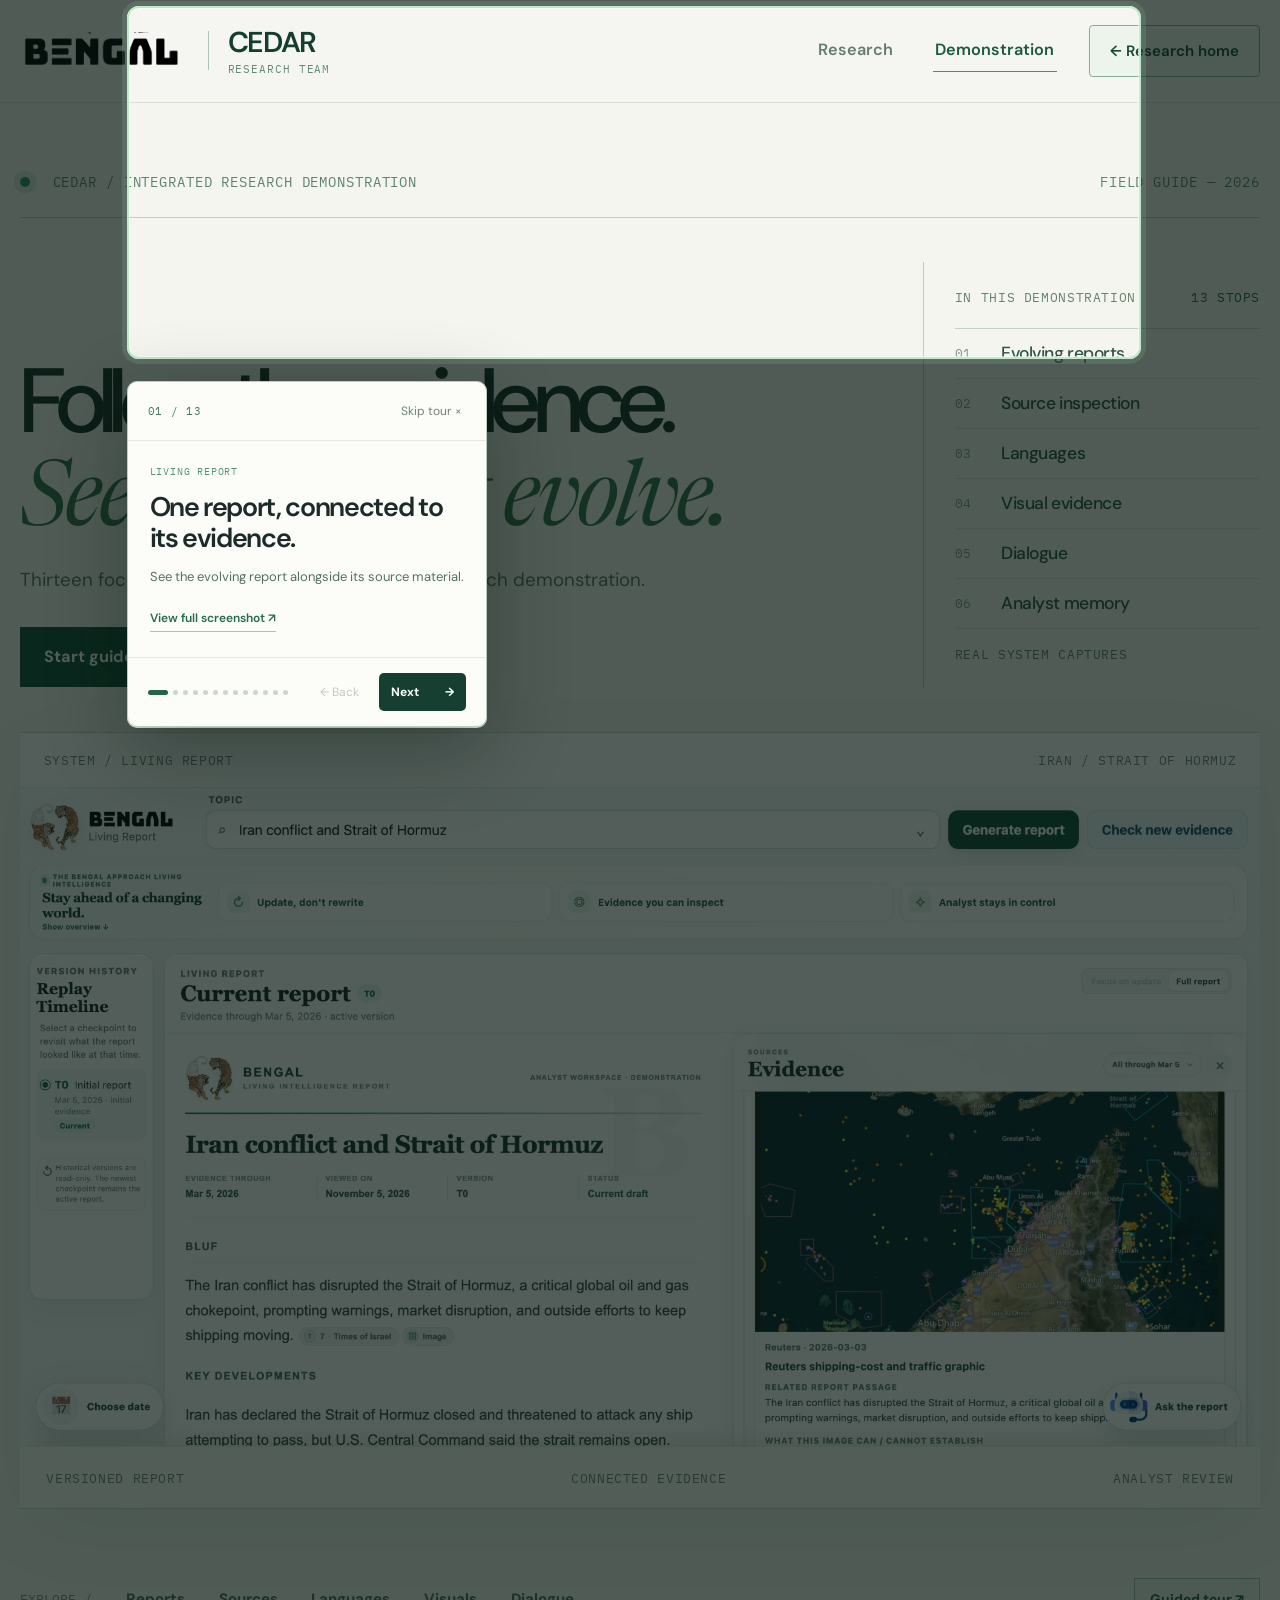
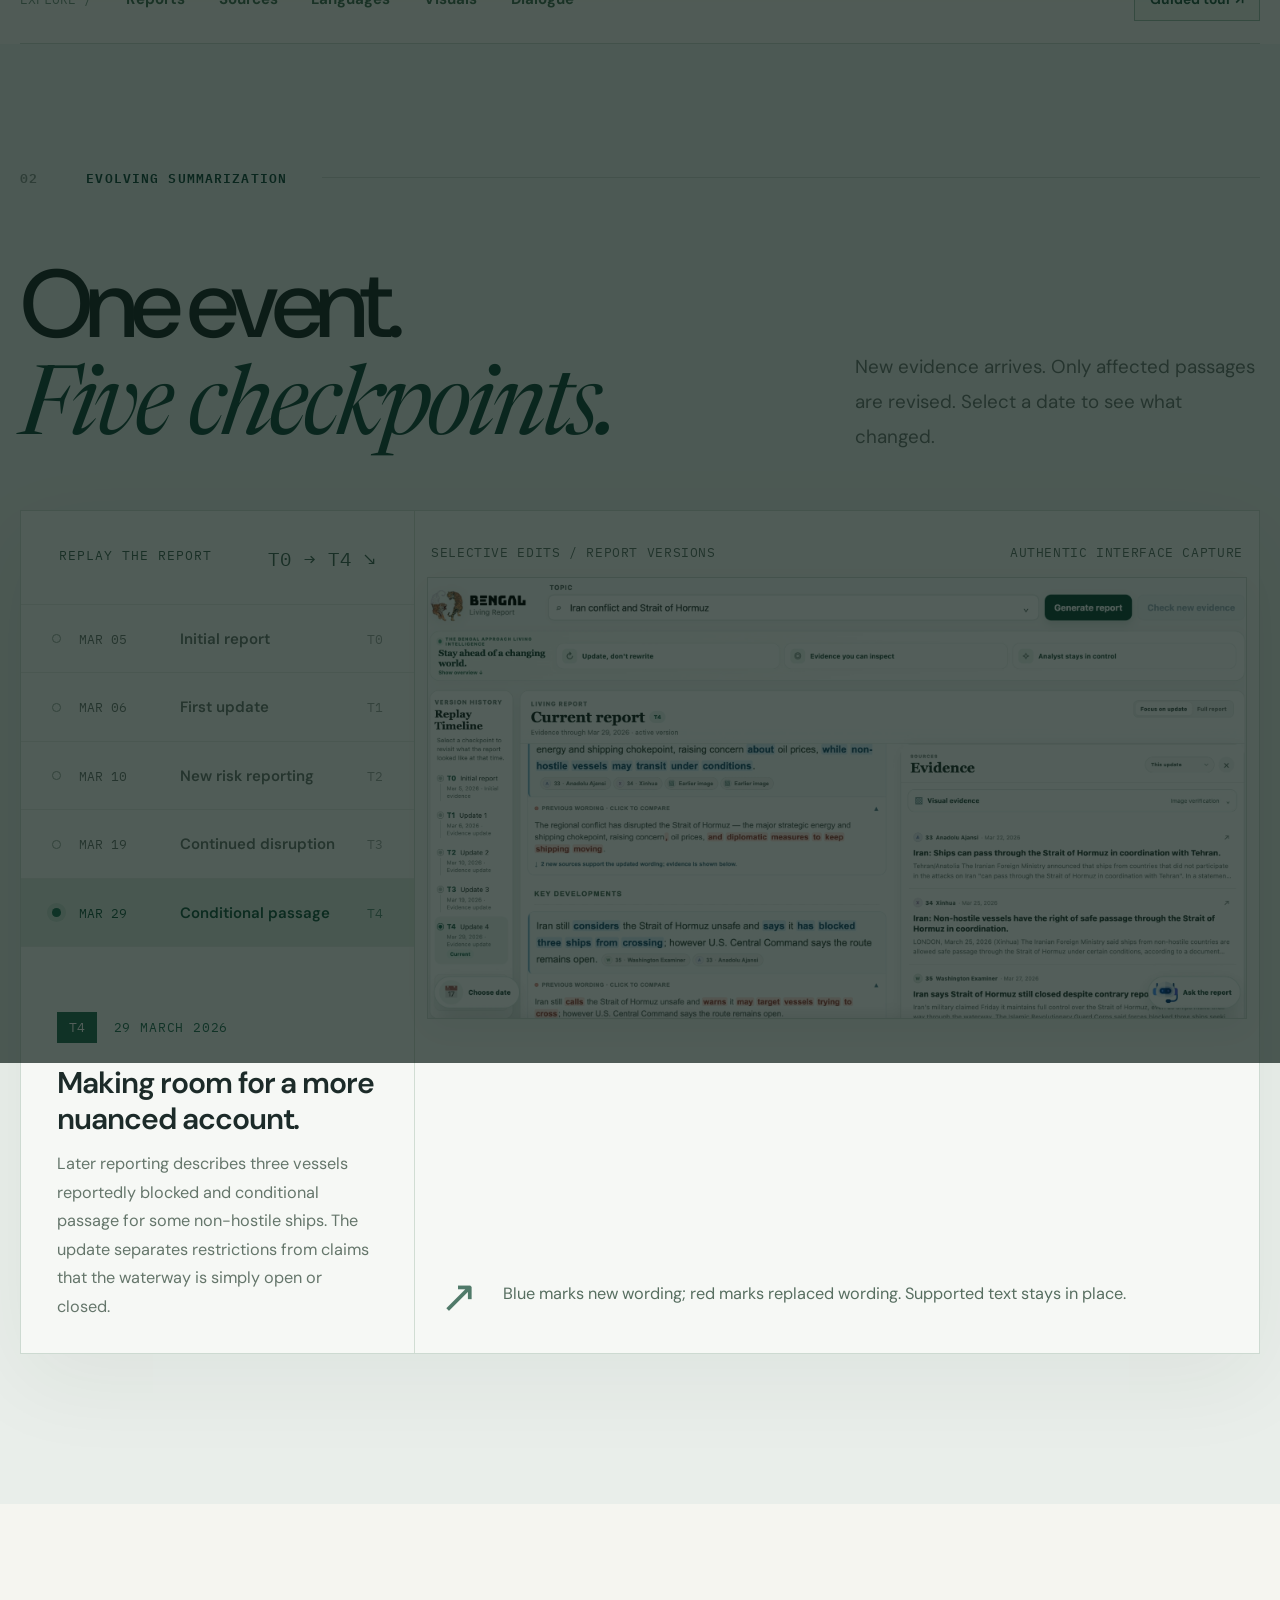
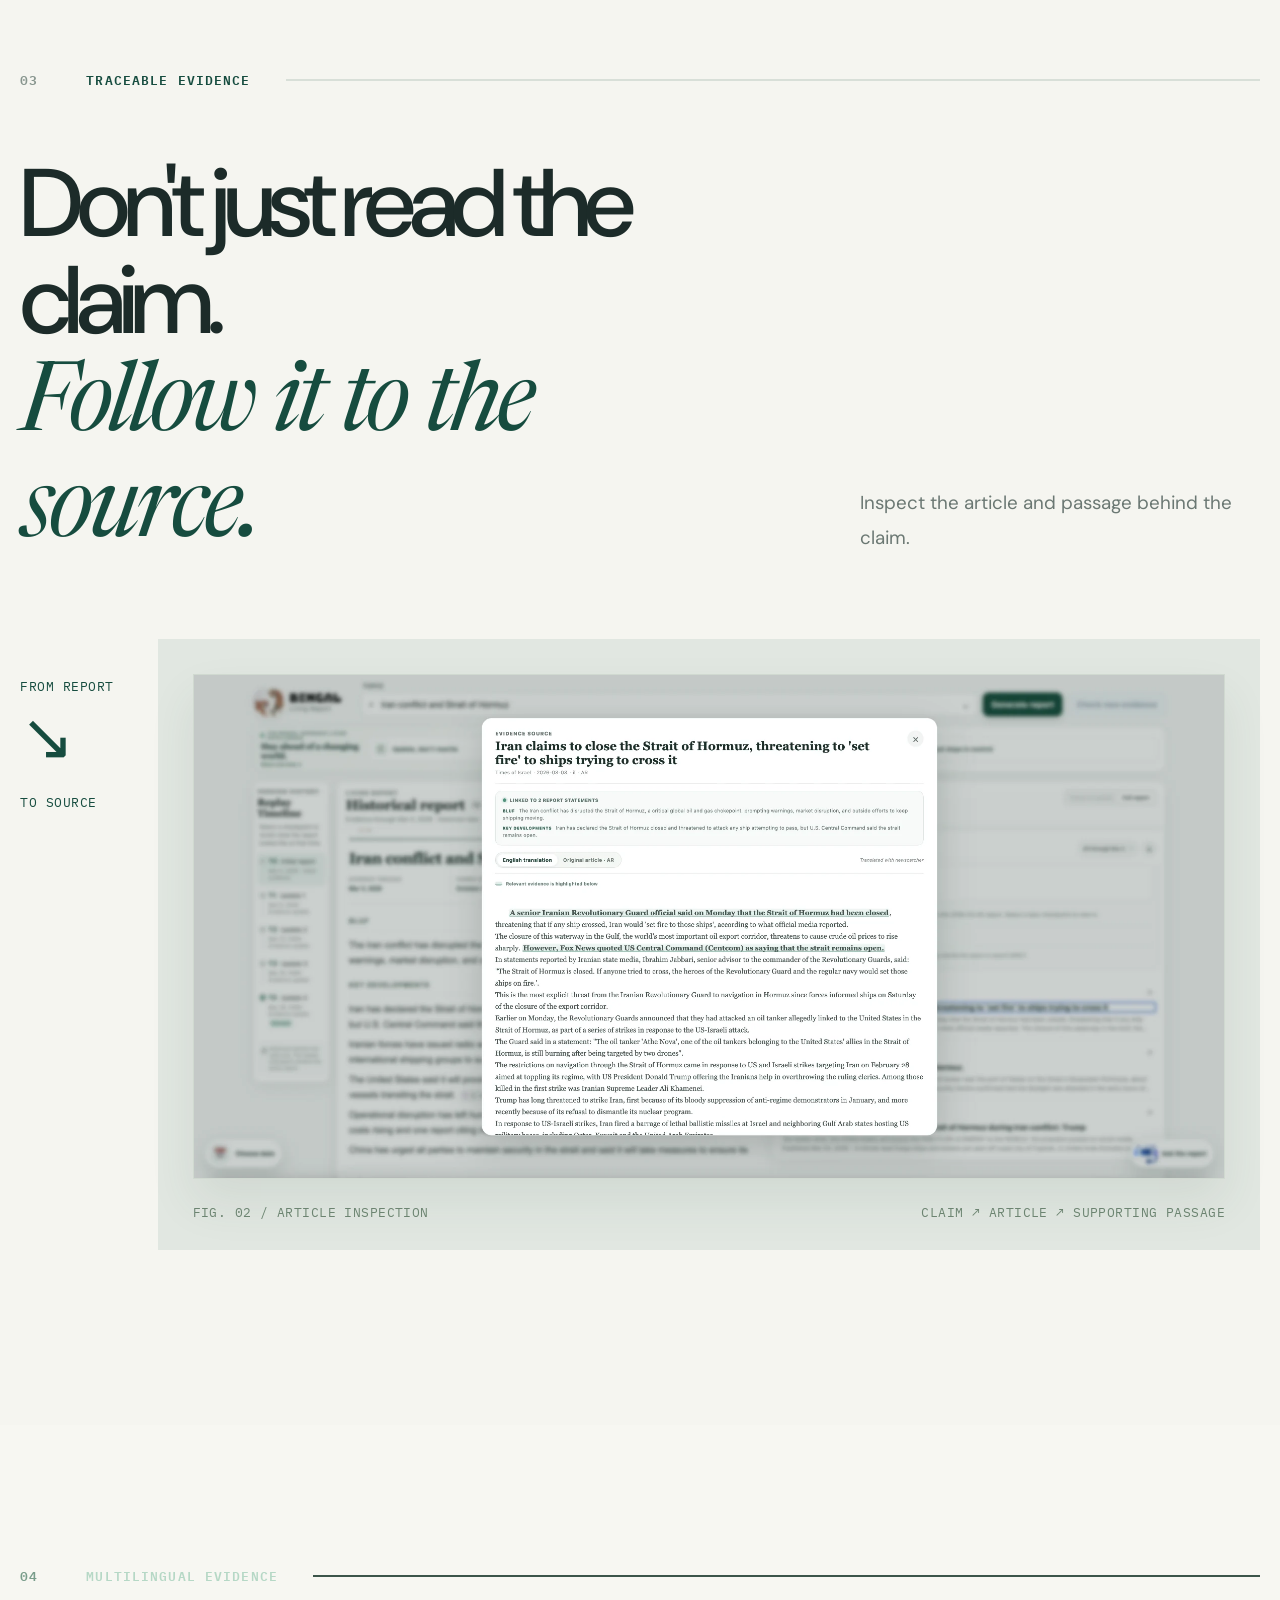
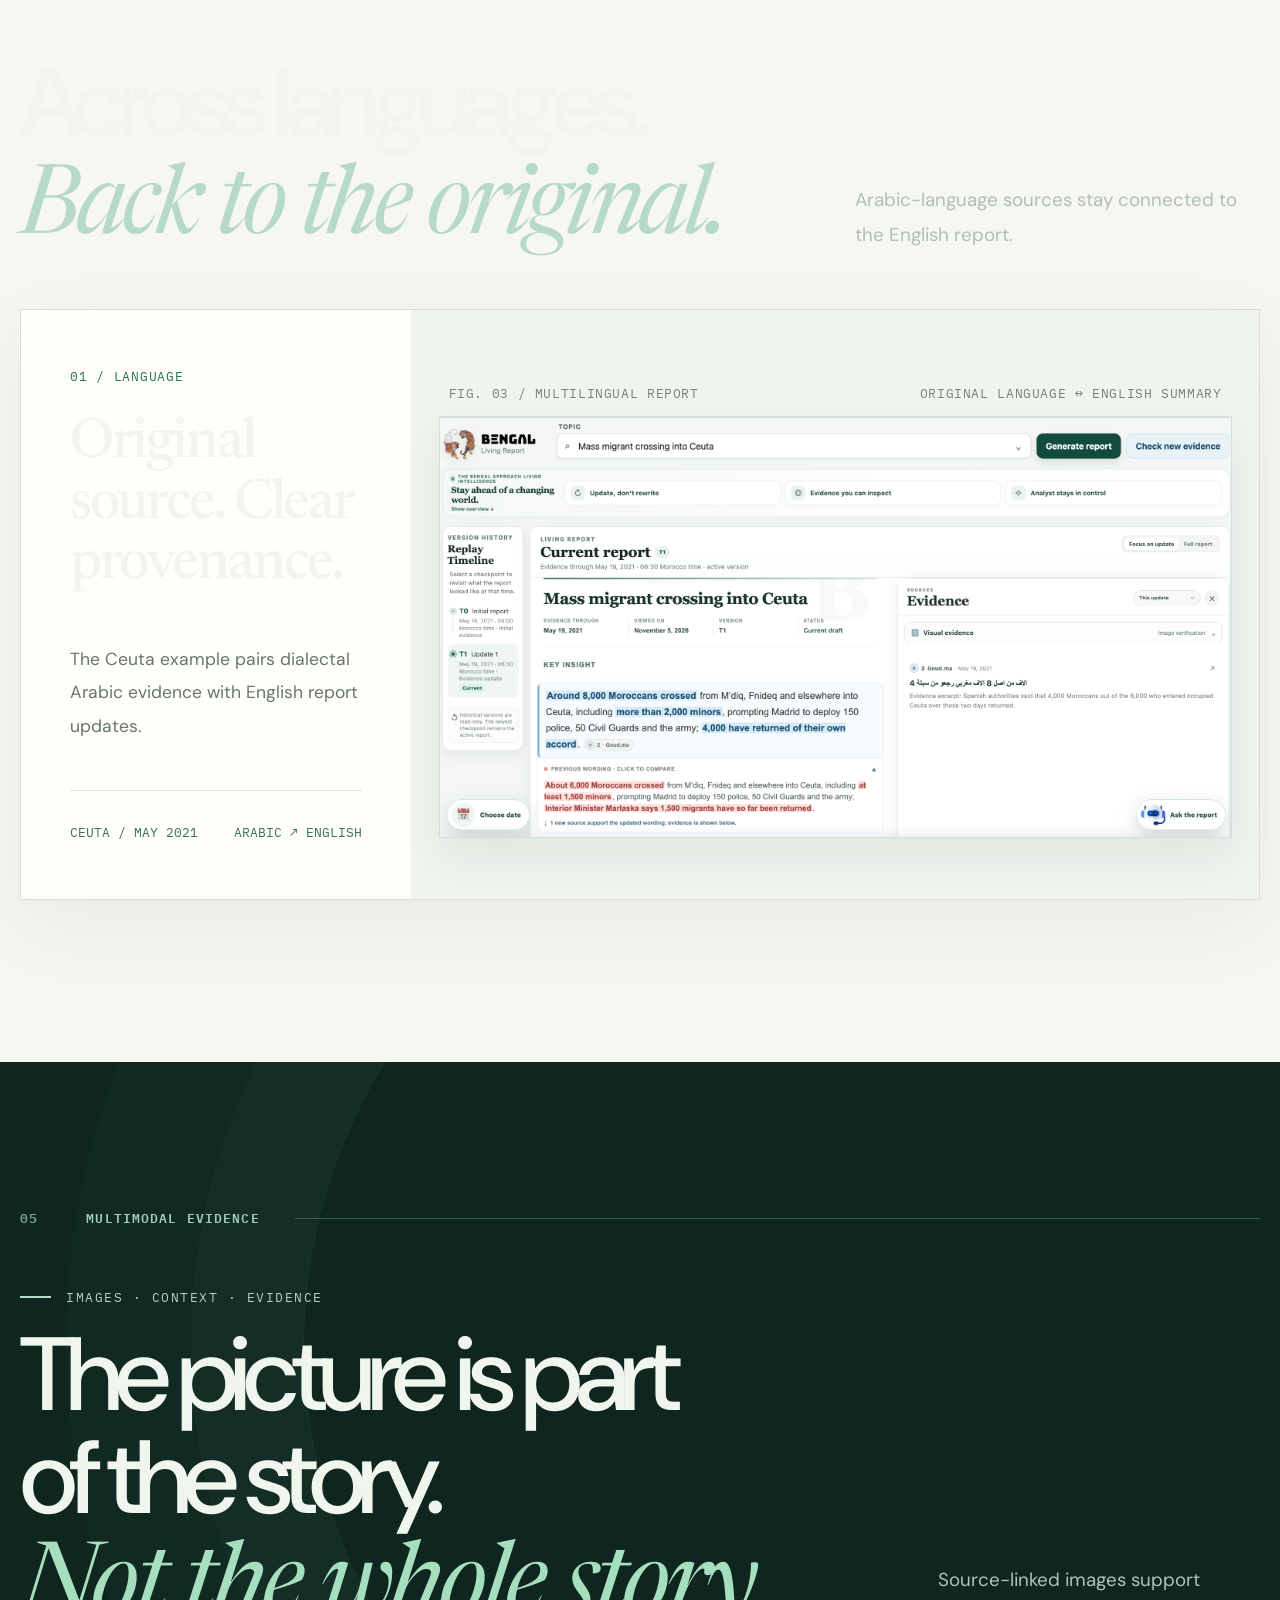
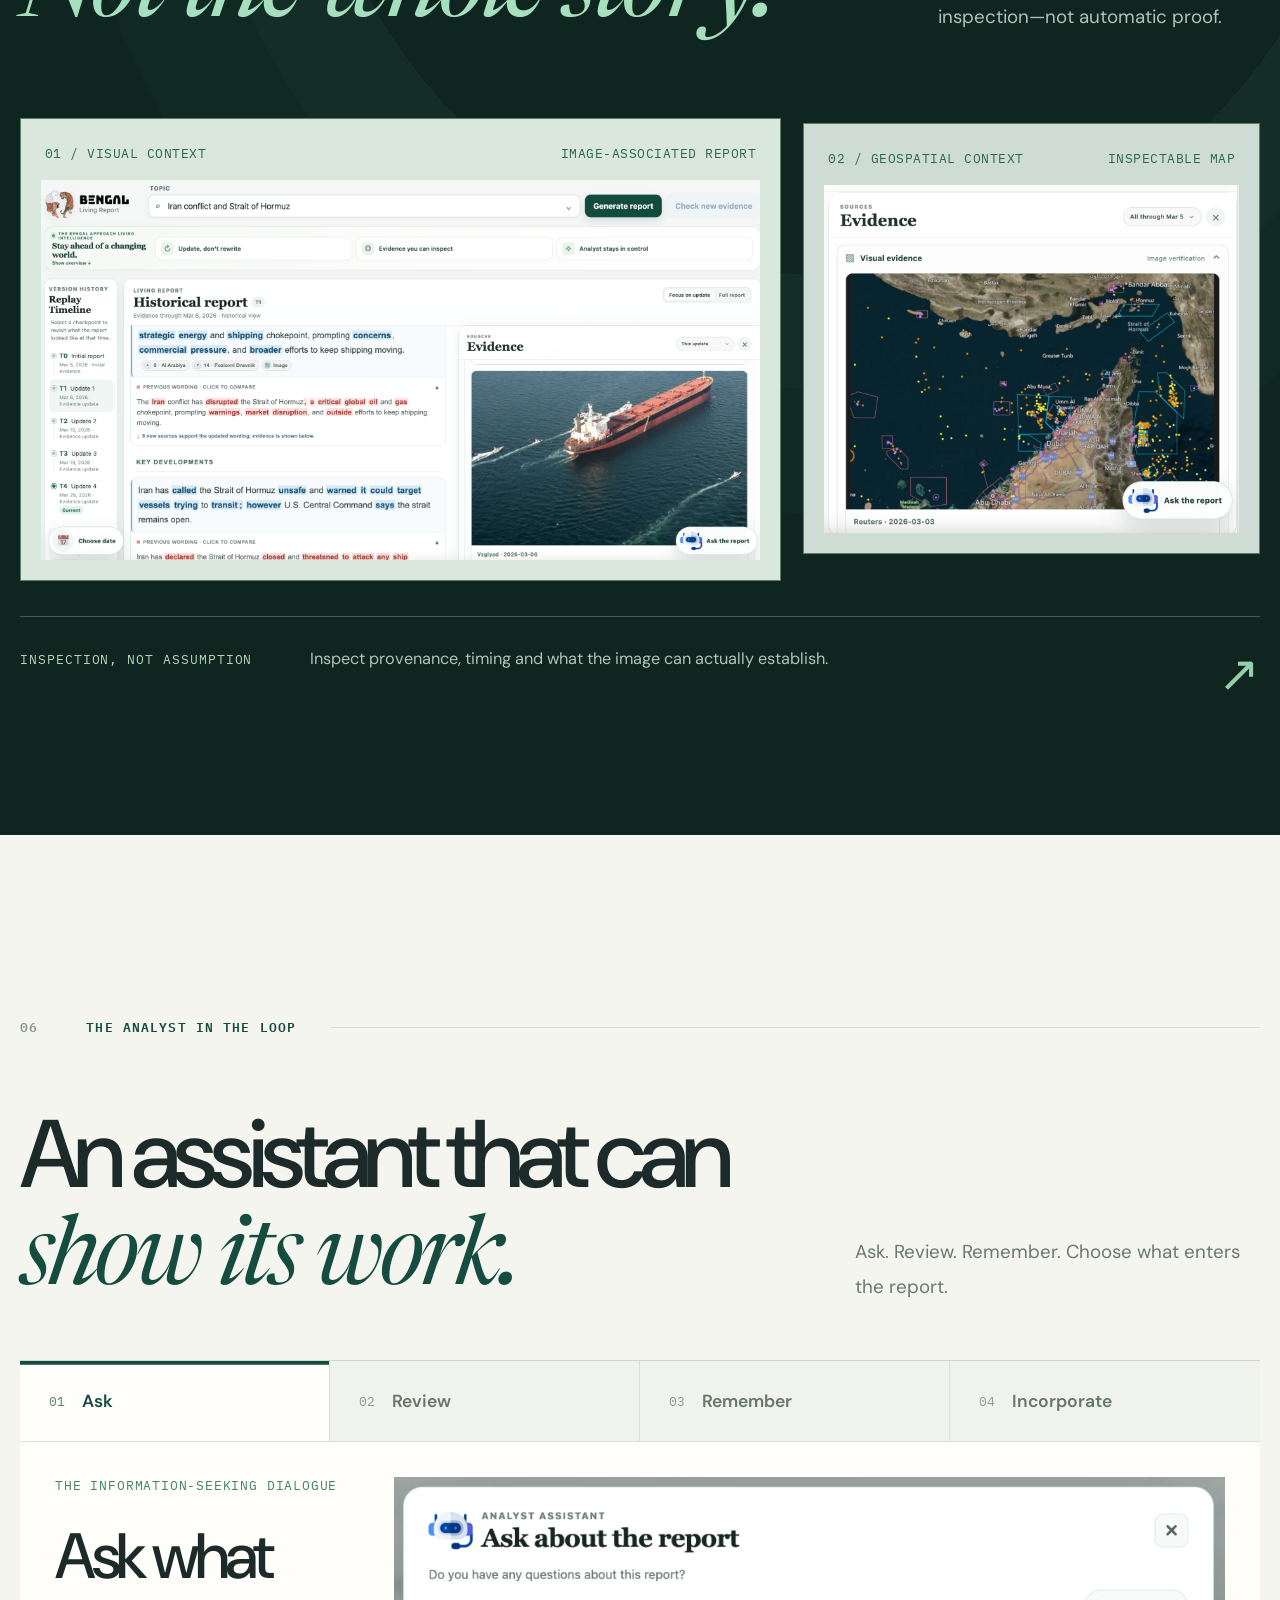
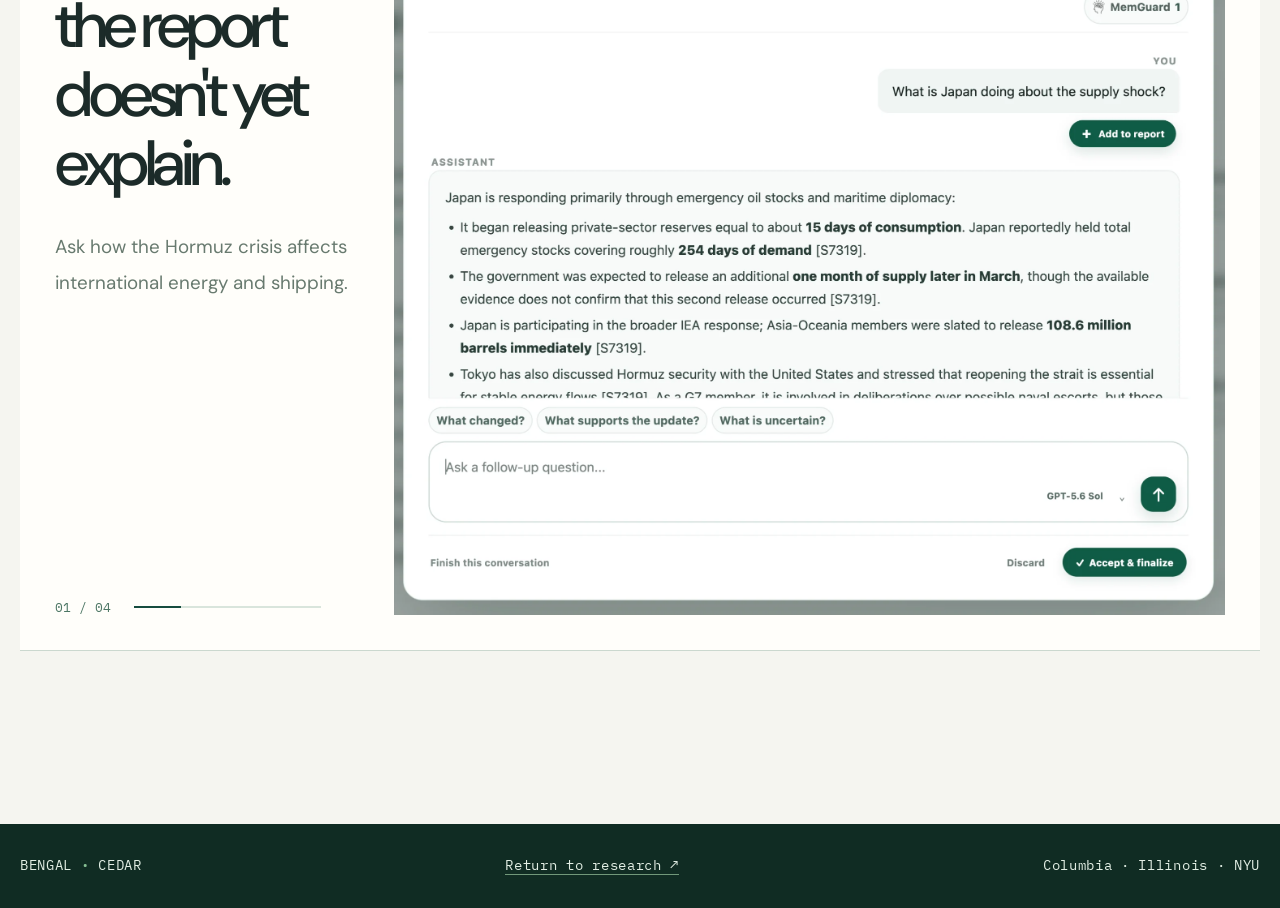
==== demo.html @ 1799f56c "Improve timeline screenshot sizing and remove letterboxing" ====
<!doctype html><html lang="en"><head><meta charset="utf-8"><meta name="viewport" content="width=device-width,initial-scale=1"><meta name="theme-color" content="#f5f5f0"><meta name="description" content="A guided visual tour of the CEDAR Living Report research demonstration."><title>Living Report / Demo — BENGAL · CEDAR</title><link rel="icon" href="./assets/identity/favicon.png"><link rel="preconnect" href="https://fonts.googleapis.com"><link rel="preconnect" href="https://fonts.gstatic.com" crossorigin><link href="https://fonts.googleapis.com/css2?family=DM+Sans:wght@400;500;600;700&family=IBM+Plex+Mono:wght@400;500;600&family=Newsreader:opsz,wght@6..72,400;6..72,500;6..72,600&display=swap" rel="stylesheet"><link rel="stylesheet" href="./styles.css"><link rel="stylesheet" href="./v2.css?v=2.9.2"><script defer src="./script.js?v=2.10.0"></script><script defer src="./tour.js?v=2.9.1"></script></head><body class="demo-page"><div id="scroll-progress" class="scroll-progress" aria-hidden="true"></div><a class="skip-link" href="#main">Skip to content</a><header class="site-header cedar-header" id="top"><div class="page-width nav-inner"><a class="cedar-brand" href="./index.html" aria-label="CEDAR research home"><img src="./assets/identity/bengal-wordmark.png" width="379" height="86" alt="BENGAL"><span class="brand-divider" aria-hidden="true"></span><span class="brand-cedar">CEDAR<span class="brand-tiny">RESEARCH TEAM</span></span></a><nav class="cedar-main-nav" aria-label="Main navigation"><a href="./index.html">Research</a><a class="active" href="./demo.html" aria-current="page">Demonstration</a></nav><a class="nav-cta cedar-nav-cta" href="./index.html">← Research home</a></div></header><main id="main"><section aria-labelledby="opening-title" class="demo-intro" id="overview">
<div class="page-width demo-intro-inner">
<div class="demo-overline"><span class="signal-dot"></span> CEDAR / INTEGRATED RESEARCH DEMONSTRATION <span>FIELD GUIDE — 2026</span></div>
<div class="demo-intro-grid">
<div><h1>Follow the evidence.<br/><em>See the report evolve.</em></h1><p>Thirteen focused stops through a real, evolving research demonstration.</p>
<div class="demo-actions"><button class="primary-action" id="tour-start" type="button">Start guided tour <span aria-hidden="true">↗</span></button><a class="quiet-action" href="#report" id="explore-free">Explore freely <span aria-hidden="true">↓</span></a></div>
</div><div class="demo-intro-aside" aria-label="Guide contents">
<div class="demo-guide-meta">
<span>IN THIS DEMONSTRATION</span><span>13 STOPS</span>
</div>
<ol class="demo-topic-index">
<li><span>01</span><strong>Evolving reports</strong></li>
<li><span>02</span><strong>Source inspection</strong></li>
<li><span>03</span><strong>Languages</strong></li>
<li><span>04</span><strong>Visual evidence</strong></li>
<li><span>05</span><strong>Dialogue</strong></li>
<li><span>06</span><strong>Analyst memory</strong></li>
</ol>
<span class="demo-guide-foot">REAL SYSTEM CAPTURES</span>
</div>
</div>
<div class="opening-visual reveal" id="overview-figure"><div class="figure-topline"><span>SYSTEM / LIVING REPORT</span><span>IRAN / STRAIT OF HORMUZ</span></div>
<button aria-label="Enlarge the living report interface" class="image-button" data-caption="CEDAR Living Report — Iran and the Strait of Hormuz, March 5, 2026." data-full-image="./assets/screenshots/hormuz_t0.webp?v=20261105-hd" type="button"><img alt="CEDAR Living Report interface with timeline, report and visual evidence, checkpoint T0" fetchpriority="high" height="995" src="./assets/screenshots/hormuz_t0.webp?v=20261105-hd" width="2048"/></button>
<div class="figure-bottomline"><span>VERSIONED REPORT</span><span>CONNECTED EVIDENCE</span><span>ANALYST REVIEW</span></div>
</div>
</div></section><nav class="demo-jump page-width" aria-label="Explore sections"><span>EXPLORE /</span><a href="#report">Reports</a><a href="#evidence">Sources</a><a href="#languages">Languages</a><a href="#visuals">Visuals</a><a href="#dialogue">Dialogue</a><button type="button" id="tour-again">Guided tour ↗</button></nav>
<section aria-labelledby="report-title" class="chapter report-chapter" id="report">
<div class="page-width"><div class="section-index"><span>02</span><span>EVOLVING SUMMARIZATION</span></div>
<div class="chapter-heading reveal"><h2 id="report-title">One event.<br/><em>Five checkpoints.</em></h2><p>New evidence arrives. Only affected passages are revised. Select a date to see what changed.</p></div>
<div class="story-workspace" id="walkthrough">
<div class="story-left reveal"><div class="story-kicker">REPLAY THE REPORT <span aria-hidden="true">T0 → T4 ↘</span></div>
<div aria-label="Iran Strait of Hormuz report checkpoints" class="timeline-list" role="group">
<button aria-pressed="false" class="timeline-item" data-t="0" type="button"><span class="timeline-dot"></span><span class="timeline-date">MAR 05</span><span class="timeline-name">Initial report</span><span class="timeline-id">T0</span></button>
<button aria-pressed="false" class="timeline-item" data-t="1" type="button"><span class="timeline-dot"></span><span class="timeline-date">MAR 06</span><span class="timeline-name">First update</span><span class="timeline-id">T1</span></button>
<button aria-pressed="false" class="timeline-item" data-t="2" type="button"><span class="timeline-dot"></span><span class="timeline-date">MAR 10</span><span class="timeline-name">New risk reporting</span><span class="timeline-id">T2</span></button>
<button aria-pressed="false" class="timeline-item" data-t="3" type="button"><span class="timeline-dot"></span><span class="timeline-date">MAR 19</span><span class="timeline-name">Continued disruption</span><span class="timeline-id">T3</span></button>
<button aria-pressed="true" class="timeline-item active" data-t="4" type="button"><span class="timeline-dot"></span><span class="timeline-date">MAR 29</span><span class="timeline-name">Conditional passage</span><span class="timeline-id">T4</span></button>
</div>
<div aria-live="polite" class="story-detail"><div class="story-detail-label"><span id="story-id">T4</span><span id="story-date">29 MARCH 2026</span></div><h3 id="story-title">Making room for a more nuanced account.</h3><p id="story-body">Later reporting describes three vessels reportedly blocked and conditional passage for some non-hostile ships. The update separates restrictions from claims that the waterway is simply open or closed.</p></div>
</div>
<div class="story-right reveal"><div class="figure-topline dark"><span>SELECTIVE EDITS / REPORT VERSIONS</span><span>AUTHENTIC INTERFACE CAPTURE</span></div><button aria-label="Enlarge report update screenshot" class="image-button story-image" data-caption="A BENGAL report checkpoint with highlighted changes to the text." data-full-image="./assets/screenshots/hormuz_t4.webp?v=20261105-hd" id="checkpoint-figure" type="button"><img alt="CEDAR Living Report showing the actual March 29, 2026 T4 checkpoint with updated text and sources." height="986" loading="lazy" src="./assets/screenshots/hormuz_t4.webp?v=20261105-hd" width="2048"/></button><div class="story-note"><span class="arrow-sigil">↗</span><p>Blue marks new wording; red marks replaced wording. Supported text stays in place.</p></div></div>
</div>
</div>
</section>
<section aria-labelledby="evidence-title" class="chapter evidence-chapter page-width" id="evidence"><div class="section-index"><span>03</span><span>TRACEABLE EVIDENCE</span></div><div class="evidence-heading reveal"><h2 id="evidence-title">Don't just read the claim.<br/><em>Follow it to the source.</em></h2><p>Inspect the article and passage behind the claim.</p></div><div class="evidence-visual reveal"><div class="evidence-stamp"><span>FROM REPORT</span><span class="stamp-arrow">↘</span><span>TO SOURCE</span></div><button aria-label="Enlarge article evidence screenshot" class="image-button" data-caption="BENGAL's source article reader exposes the article text and supporting passage." data-full-image="./assets/screenshots/p03_2.webp" type="button"><img alt="Source article inspection modal opened over the report, showing cited news text." height="999" loading="lazy" src="./assets/screenshots/p03_2.webp" width="2048"/></button><div class="under-figure"><span>FIG. 02 / ARTICLE INSPECTION</span><span>CLAIM ↗ ARTICLE ↗ SUPPORTING PASSAGE</span></div></div></section>
<section aria-labelledby="beyond-title" class="chapter beyond-chapter" id="languages">
<div class="page-width">
<div class="section-index"><span>04</span><span>MULTILINGUAL EVIDENCE</span></div>
<div class="chapter-heading reveal"><h2 id="beyond-title">Across languages.<br/><em>Back to the original.</em></h2><p>Arabic-language sources stay connected to the English report.</p></div>
<div class="language-feature reveal">
<div class="language-caption"><span class="language-number">01 / LANGUAGE</span><h3>Original source. Clear provenance.</h3><p>The Ceuta example pairs dialectal Arabic evidence with English report updates.</p><div class="language-meta"><span>CEUTA / MAY 2021</span><span>ARABIC ↗ ENGLISH</span></div></div>
<div class="language-visual"><div class="figure-topline"><span>FIG. 03 / MULTILINGUAL REPORT</span><span>ORIGINAL LANGUAGE ↔ ENGLISH SUMMARY</span></div><button aria-label="Enlarge multilingual evidence demonstration screenshot" class="image-button" data-caption="The Ceuta migration report with multilingual source material and selective revisions." data-full-image="./assets/screenshots/p04_2.webp?v=20261105-hd-refresh" type="button"><img alt="Ceuta migration: BENGAL report with revisions and Arabic-language source evidence" height="1085" loading="lazy" src="./assets/screenshots/p04_2.webp?v=20261105-hd-refresh" width="2048"/></button></div>
</div>
</div>
</section>
<section aria-labelledby="visual-title" class="chapter visual-chapter" id="visuals">
<div class="page-width">
<div class="section-index section-index-light"><span>05</span><span>MULTIMODAL EVIDENCE</span></div>
<div class="visual-opening reveal"><div><div class="visual-kicker"><span class="visual-spark"></span> IMAGES · CONTEXT · EVIDENCE</div><h2 id="visual-title">The picture is part<br/>of the story.<br/><em>Not the whole story.</em></h2></div><p>Source-linked images support inspection—not automatic proof.</p></div>
<div class="visual-showcase reveal"><div class="visual-panel-main"><div class="visual-panel-meta"><span>01 / VISUAL CONTEXT</span><span>IMAGE-ASSOCIATED REPORT</span></div><button aria-label="Enlarge visual evidence workspace" class="image-button" data-caption="A report and its source-associated maritime image, presented together in the BENGAL evidence workspace." data-full-image="./assets/screenshots/p01_1.webp?v=20261105-hd-refresh" type="button"><img alt="BENGAL report showing a ship photograph and contextual evidence in the evidence panel" height="1085" loading="lazy" src="./assets/screenshots/p01_1.webp?v=20261105-hd-refresh" width="2048"/></button></div>
<div class="visual-panel-secondary"><div class="visual-panel-meta"><span>02 / GEOSPATIAL CONTEXT</span><span>INSPECTABLE MAP</span></div><button aria-label="Enlarge map and report screenshot" class="image-button" data-caption="Geospatial visual context displayed beside the Strait of Hormuz report." data-full-image="./assets/screenshots/p05_2.webp?v=20261105-hd-refresh" type="button"><img alt="Maritime map evidence view next to the Iran conflict report" height="1062" loading="lazy" src="./assets/screenshots/p05_2.webp?v=20261105-hd-refresh" width="1264"/></button></div></div>
<div class="visual-bottomline reveal"><div><span>INSPECTION, NOT ASSUMPTION</span><p>Inspect provenance, timing and what the image can actually establish.</p></div><span aria-hidden="true" class="visual-corner-mark">↗</span></div>
</div>
</section>
<section aria-labelledby="dialogue-title" class="chapter dialogue-chapter" id="dialogue"><div class="page-width"><div class="section-index"><span>06</span><span>THE ANALYST IN THE LOOP</span></div><div class="chapter-heading reveal"><h2 id="dialogue-title">An assistant that can<br/><em>show its work.</em></h2><p>Ask. Review. Remember. Choose what enters the report.</p></div>
<div class="dialogue-module reveal"><div aria-label="Analyst assistant capabilities" class="dialogue-controls" role="tablist"><button aria-controls="dialogue-content" aria-selected="true" class="dialogue-tab active" data-panel="ask" id="dialogue-tab-ask" role="tab" type="button"><span>01</span> Ask</button><button aria-controls="dialogue-content" aria-selected="false" class="dialogue-tab" data-panel="review" id="dialogue-tab-review" role="tab" tabindex="-1" type="button"><span>02</span> Review</button><button aria-controls="dialogue-content" aria-selected="false" class="dialogue-tab" data-panel="remember" id="dialogue-tab-remember" role="tab" tabindex="-1" type="button"><span>03</span> Remember</button><button aria-controls="dialogue-content" aria-selected="false" class="dialogue-tab" data-panel="incorporate" id="dialogue-tab-incorporate" role="tab" tabindex="-1" type="button"><span>04</span> Incorporate</button></div>
<div aria-labelledby="dialogue-tab-ask" class="dialogue-body" id="dialogue-content" role="tabpanel"><div class="dialogue-copy"><span class="dialogue-label" id="dialogue-label">THE INFORMATION-SEEKING DIALOGUE</span><h3 id="dialogue-heading">Ask what the report doesn't yet explain.</h3><p id="dialogue-description">Explore a developing story with questions about the report and its supporting evidence, rather than treating a single summary as the end of the analysis.</p><div class="dialogue-counter"><span id="dialogue-count">01 / 04</span><div class="count-line"><span id="count-progress"></span></div></div></div><button aria-label="Enlarge analyst assistant screenshot" class="image-button dialogue-image" data-caption="The BENGAL analyst assistant answering a question about the current report." data-full-image="./assets/screenshots/p06_1.webp" id="dialogue-image-button" type="button"><img alt="BENGAL analyst assistant with a question about Japan and a response about oil supply shocks." height="1819" id="dialogue-image" loading="lazy" src="./assets/screenshots/p06_1.webp" width="2048"/></button></div>
</div>
</div></section></main><footer class="demo-footer"><div class="page-width demo-footer-inner"><span>BENGAL <b>·</b> CEDAR</span><a href="./index.html">Return to research ↗</a><span>Columbia · Illinois · NYU</span></div></footer><dialog aria-label="Enlarged demonstration screenshot" class="image-dialog" id="image-dialog"><div class="dialog-top"><span>FIELD NOTE / DEMONSTRATION CAPTURE</span><button aria-label="Close enlarged image" id="dialog-close" type="button">CLOSE ×</button></div><div class="dialog-image-wrap"><img alt="" id="dialog-large-image" src=""/></div><p id="dialog-caption"></p></dialog><div id="tour-layer" class="tour-layer" hidden aria-hidden="true"><div id="tour-focus" class="tour-focus"></div><div id="tour-ring" class="tour-ring"></div><section id="tour-card" class="tour-card" role="dialog" aria-modal="true" aria-labelledby="tour-heading" aria-describedby="tour-copy" tabindex="-1"><div class="tour-top"><span id="tour-count">01 / 13</span><button type="button" id="tour-skip" class="tour-skip">Skip tour <span aria-hidden="true">×</span></button></div><div class="tour-copy-wrap"><div id="tour-eyebrow" class="tour-eyebrow">THE LIVING REPORT</div><h2 id="tour-heading">One report. Connected evidence.</h2><p id="tour-copy">A single workspace connects reports, updates, and sources.</p></div><div class="tour-bottom"><div id="tour-dots" class="tour-dots" aria-label="Tour progress"></div><div class="tour-controls"><button type="button" id="tour-prev" aria-label="Previous step">← Back</button><button type="button" id="tour-next" class="tour-next">Next <span aria-hidden="true">→</span></button></div></div></section></div><button id="tour-restart" class="tour-restart" type="button" hidden>↗ Restart tour</button></body></html>
---- styles.css ----
:root{
  --paper:#f5f5f0;--white:#fffefa;--ink:#1c2b29;--muted:#6b7873;--line:#d8dfd8;--forest:#164c3f;--forest-light:#255f51;--soft:#e8efeb;--dark:#152c28;--mono:'IBM Plex Mono',ui-monospace,monospace;--sans:'DM Sans',Arial,sans-serif;--serif:'Newsreader',Georgia,serif;
}
*{box-sizing:border-box}
html{scroll-behavior:smooth;scroll-padding-top:84px}
body{margin:0;background:var(--paper);color:var(--ink);font-family:var(--sans);-webkit-font-smoothing:antialiased;overflow-x:hidden}
button,a{ -webkit-tap-highlight-color:transparent}
a{color:inherit;text-decoration:none} button{font:inherit}
button:focus-visible,a:focus-visible{outline:3px solid #5aab94;outline-offset:4px}
::selection{background:#bddbd0;color:#172c27}
.page-width{width:min(100% - 108px,1330px);margin-inline:auto}
.scroll-progress{position:fixed;height:3px;left:0;top:0;width:100%;transform:scaleX(0);transform-origin:left center;background:#609d89;z-index:50;pointer-events:none}
.skip-link{position:fixed;top:-80px;left:15px;padding:12px 20px;background:#fff;z-index:120}.skip-link:focus{top:15px}
.site-header{height:80px;position:sticky;top:0;z-index:40;background:rgba(245,245,240,.96);border-bottom:1px solid rgba(26,49,43,.12);backdrop-filter:blur(16px)}
.nav-inner{height:100%;display:flex;align-items:center;gap:38px}
.brand{display:inline-flex;align-items:center;gap:11px;white-space:nowrap}
.brand-name{font-weight:700;font-size:26px;letter-spacing:-.095em}.brand-dot{color:#36836b}.brand-emblem{width:25px;height:27px;display:flex;align-items:flex-end;gap:3px;transform:skew(-9deg)}.brand-emblem span{width:6px;background:var(--forest);display:block;border-radius:1px}.brand-emblem span:nth-child(1){height:16px}.brand-emblem span:nth-child(2){height:26px}.brand-emblem span:nth-child(3){height:21px}
.desktop-nav{display:flex;align-items:center;justify-content:center;gap:30px;margin-left:auto}.desktop-nav a{font-size:13px;color:#52635d;font-weight:600;transition:color .2s}.desktop-nav a:hover,.desktop-nav a.is-current{color:var(--forest)}.desktop-nav a.is-current::after{content:'';height:3px;background:var(--forest);display:block;margin-top:5px}
.nav-cta{background:var(--forest);color:#fff;padding:13px 16px;display:inline-flex;align-items:center;gap:24px;border:1px solid var(--forest);font-size:12px;font-weight:600;white-space:nowrap;transition:background .2s,transform .2s}.nav-cta:hover{background:#286f59;transform:translateY(-1px)}.nav-cta span{font-size:17px}
.menu-toggle{display:none;border:0;background:none;width:42px;height:38px;align-items:center;justify-content:center;flex-direction:column;gap:7px;cursor:pointer}.menu-toggle span{width:23px;height:2px;background:var(--ink)}.mobile-nav{display:none}
.opening{position:relative;overflow:hidden;padding:80px 0 27px;background:var(--paper)}.opening-ornament{position:absolute;right:0;top:0;height:240px;width:25%;border-left:1px solid #e3e8e2;pointer-events:none;display:flex;align-items:flex-start;justify-content:space-between;padding:22px 35px 0 25px;font:9px var(--mono);color:#a1aaa2;letter-spacing:.05em;transform:rotate(0deg)}.opening-ornament:before,.opening-ornament:after{content:'';position:absolute;right:20px;top:84px;height:1px;width:260px;transform:rotate(-28deg);background:rgba(25,71,55,.05)}.opening-ornament:after{top:116px}.opening-ornament span:last-child{writing-mode:vertical-rl}
.eyebrow{font-family:var(--mono);font-size:10px;letter-spacing:.095em;color:var(--forest);font-weight:500;display:flex;align-items:center;gap:13px}.eyebrow-rule{height:1px;width:29px;background:#a1b9a9}.live-mark{height:7px;width:7px;background:#48977b;border-radius:50%;box-shadow:0 0 0 4px #dcece3}
.opening-grid{display:grid;grid-template-columns:minmax(0,1.65fr) minmax(300px,.65fr);gap:45px;align-items:end;margin-top:52px;margin-bottom:67px}
.opening h1{margin:0;font-size:clamp(64px,7.05vw,123px);line-height:.94;letter-spacing:-.085em;font-weight:500;max-width:1050px}.opening h1 em{font-family:var(--serif);font-weight:400;letter-spacing:-.065em;color:var(--forest);white-space:nowrap}
.opening-side{padding-left:14px;padding-bottom:7px}.opening-side p{font-size:16px;line-height:1.85;max-width:350px;margin:0 0 36px;color:#566862}.round-link{display:flex;align-items:center;gap:15px;font-size:13px;font-weight:700;color:var(--forest);width:max-content}.round-link .round-arrow{border:1px solid #b8c9bf;border-radius:50%;width:43px;height:43px;display:grid;place-items:center;font-size:22px;transition:background .25s,color .25s,transform .25s}.round-link:hover .round-arrow{background:var(--forest);color:white;transform:rotate(-45deg)}
.opening-visual{border:1px solid #ccd6cd;background:#fff;box-shadow:0 18px 65px rgba(31,54,44,.08);position:relative}.figure-topline,.figure-bottomline{font:10px var(--mono);letter-spacing:.05em;color:#75837b;display:flex;align-items:center;justify-content:space-between;gap:25px}.figure-topline{padding:15px 19px;border-bottom:1px solid #e7ece8;background:#fff}.figure-bottomline{padding:18px 21px;background:#fafbf9;border-top:1px solid #e8ece8}.image-button{display:block;width:100%;padding:0;margin:0;border:0;background:transparent;text-align:left;cursor:zoom-in;overflow:hidden}.image-button img{display:block;width:100%;height:auto;transition:transform .65s cubic-bezier(.2,.8,.2,1),filter .4s}.image-button:hover img{transform:scale(1.018)}.opening .image-button img{aspect-ratio:2048/997;object-fit:cover}
.opening-foot{display:flex;justify-content:space-between;margin-top:22px;font:10px var(--mono);color:#87958b;letter-spacing:.05em}.opening-foot span span{color:var(--forest);font-size:14px}
.section-index{display:flex;gap:18px;align-items:center;font:10px var(--mono);letter-spacing:.09em;font-weight:600;color:var(--forest);white-space:nowrap}.section-index span:first-child{width:35px;color:#87958e}.section-index::after{content:'';height:1px;flex:1;background:var(--line);margin-left:10px}
.thesis{padding-top:138px;padding-bottom:110px}.thesis-grid{display:grid;grid-template-columns:1.28fr .62fr;gap:90px;padding-top:63px}.thesis h2{font-size:clamp(47px,5.1vw,88px);font-weight:500;line-height:1.09;letter-spacing:-.065em;margin:0}.thesis h2 i{font-family:var(--serif);font-weight:400;color:var(--forest)}.thesis-copy{padding-top:15px}.thesis-copy p{font-size:15px;line-height:1.9;color:#5e6d65;margin:0 0 20px}.principle{font:10px var(--mono);letter-spacing:.04em;color:var(--forest);padding-top:25px;margin-top:38px;border-top:1px solid #cdd9d0;line-height:2}.principle span{display:block;font-weight:700;letter-spacing:.05em}.hairline{height:1px;width:100%;background:var(--line);margin-top:95px}
.chapter{padding:112px 0}.chapter-heading{display:flex;justify-content:space-between;align-items:end;gap:65px;margin:55px 0 65px}.chapter-heading h2,.evidence-heading h2{font-size:clamp(53px,6vw,96px);line-height:1.01;letter-spacing:-.07em;font-weight:500;margin:0;max-width:850px}.chapter-heading h2 em,.evidence-heading h2 em{font-family:var(--serif);font-style:italic;font-weight:400;letter-spacing:-.045em;color:var(--forest)}.chapter-heading>p,.evidence-heading>p{width:min(100%,320px);font-size:15px;line-height:1.87;color:var(--muted);margin:0 4px 5px 0}
.report-chapter{background:#e9eeea;padding-top:98px;padding-bottom:120px}.report-chapter .section-index::after{background:#ccd6cd}
.story-workspace{display:grid;grid-template-columns:355px minmax(0,1fr);border:1px solid #cddad1;background:#f6f8f5;min-height:675px;box-shadow:0 22px 70px rgba(27,52,42,.06)}
.story-left{padding:29px 0 25px;border-right:1px solid #d1ddd3;display:flex;flex-direction:column}.story-kicker{font:10px var(--mono);color:#456858;letter-spacing:.08em;margin:0 30px 26px;display:flex;justify-content:space-between}.story-kicker span{font-size:15px}.timeline-list{display:flex;flex-direction:column}.timeline-item{cursor:pointer;background:transparent;border:0;border-top:1px solid #e2e9e2;display:grid;grid-template-columns:12px 72px 1fr 22px;align-items:center;gap:9px;text-align:left;padding:19px 25px;color:#6a7970;transition:background .2s,color .2s}.timeline-item:last-child{border-bottom:1px solid #e2e9e2}.timeline-item:hover{background:#ebf3ed;color:var(--forest)}.timeline-item.active{background:#dce9de;color:#1b5c45}.timeline-dot{width:7px;height:7px;border:1px solid #95a69b;border-radius:50%}.timeline-item.active .timeline-dot{border:0;background:#25765a;box-shadow:0 0 0 4px #c6dacd}.timeline-date,.timeline-id{font:10px var(--mono);white-space:nowrap}.timeline-name{font-size:12px;font-weight:600}.timeline-id{text-align:right;opacity:.65}.story-detail{margin:auto 29px 0;padding-top:40px}.story-detail-label{display:flex;align-items:center;gap:13px;color:#277157;font:10px var(--mono);letter-spacing:.065em}.story-detail-label span:first-child{background:#277157;color:#fff;padding:6px 9px}.story-detail h3{font-size:24px;line-height:1.21;letter-spacing:-.035em;font-weight:600;margin:18px 0 10px}.story-detail p{font-size:13px;color:#65766b;line-height:1.76;margin:0;min-height:90px}
.story-right{display:flex;flex-direction:column;min-width:0;padding:22px 23px 23px}.figure-topline.dark{background:transparent;padding:8px 3px 14px;color:#5d7569;border-bottom:0}.story-image{background:#fff;border:1px solid #ced9d1;box-shadow:0 8px 25px #1b3d300e}.story-image img{aspect-ratio:2048/997;object-fit:cover}.story-note{margin-top:auto;padding:24px 10px 2px;display:flex;gap:20px;align-items:flex-start}.story-note p{color:#576e60;font-size:13px;line-height:1.8;max-width:565px;margin:0}.story-note .removed{color:#a64741}.story-note .added{color:#2b618a}.arrow-sigil{font:36px var(--serif);line-height:1;color:#507a69}
.evidence-chapter{padding-top:132px;padding-bottom:140px}.evidence-heading{display:grid;grid-template-columns:minmax(0,1fr) 320px;gap:70px;align-items:end;margin-top:52px;margin-bottom:62px}.evidence-visual{position:relative;margin-left:110px;background:#e1e7e1;padding:28px 28px 0}.evidence-visual .image-button{background:#fff;border:1px solid #d0d9d0;box-shadow:0 18px 35px #324e4017}.evidence-stamp{position:absolute;left:-110px;top:30px;width:100px;display:flex;flex-direction:column;font:10px var(--mono);color:var(--forest);line-height:1.5;letter-spacing:.04em}.evidence-stamp .stamp-arrow{font:52px var(--serif);line-height:1.5}.under-figure{display:flex;justify-content:space-between;padding:20px 0 24px;font:10px var(--mono);color:#6c8471;letter-spacing:.035em}
.beyond-chapter{background:var(--dark);color:#f2f4ed;padding-bottom:130px}.beyond-chapter .section-index{color:#b6d8c6}.beyond-chapter .section-index span:first-child{color:#799d8b}.beyond-chapter .section-index::after{background:#3c554a}.beyond-chapter .chapter-heading h2 em{color:#b7d9c7}.beyond-chapter .chapter-heading>p{color:#aebfb5}.split-stories{display:grid;grid-template-columns:1fr 1fr;gap:28px}.split-story{background:#1d3831;border:1px solid #35554a;padding:32px 32px 26px;display:flex;flex-direction:column;min-width:0}.split-tag{color:#a4d0b8;font:10px var(--mono);letter-spacing:.08em;margin-bottom:24px}.split-story h3{font-weight:500;letter-spacing:-.05em;line-height:1.1;font-size:clamp(30px,3.4vw,50px);margin:0 0 17px}.split-story p{color:#b7c8bd;line-height:1.85;font-size:14px;max-width:500px;margin:0 0 38px;min-height:76px}.split-image{margin-top:auto;border:1px solid #608074;background:#fff}.split-image img{aspect-ratio:2.05;object-fit:cover}.split-caption{font:10px var(--mono);color:#89af9b;letter-spacing:.065em;padding-top:18px}
.dialogue-chapter{background:var(--paper);padding-top:145px;padding-bottom:138px}.dialogue-module{margin-top:35px;border:1px solid #cbd8cf;background:#fffefa;box-shadow:0 15px 45px #1e4c3810}.dialogue-controls{display:grid;grid-template-columns:repeat(4,1fr);border-bottom:1px solid #d8e2d8}.dialogue-tab{cursor:pointer;background:#f0f2ee;border:0;border-right:1px solid #d8e2d8;padding:23px 23px;display:flex;align-items:center;gap:14px;color:#66766a;font-size:14px;font-weight:600;text-align:left}.dialogue-tab:last-child{border-right:0}.dialogue-tab span{font:10px var(--mono);opacity:.7}.dialogue-tab.active{background:#fffefa;color:var(--forest);box-shadow:inset 0 3px var(--forest)}.dialogue-tab:not(.active):hover{background:#e8eee8;color:#275c4c}
.dialogue-body{padding:48px;display:grid;grid-template-columns:minmax(240px,.7fr) minmax(0,1.3fr);align-items:center;gap:60px;min-height:520px}.dialogue-copy{align-self:stretch;display:flex;flex-direction:column;justify-content:center}.dialogue-label{font:10px var(--mono);letter-spacing:.065em;color:#40846a}.dialogue-copy h3{font-size:clamp(33px,4vw,62px);line-height:1.08;letter-spacing:-.07em;font-weight:500;margin:23px 0 25px;max-width:430px}.dialogue-copy p{color:#687a6f;line-height:1.92;font-size:15px;max-width:430px;margin:0}.dialogue-counter{margin-top:auto;padding-top:42px;display:flex;gap:18px;align-items:center;color:#4c7664;font:10px var(--mono)}.count-line{flex:1;background:#d9e5dc;height:2px;max-width:150px}.count-line span{display:block;background:var(--forest);height:100%;width:25%;transition:width .3s}.dialogue-image{max-height:440px;border:1px solid #dce6df;background:#e7ece7;box-shadow:0 10px 42px #274b3917;display:flex;align-items:center;justify-content:center}.dialogue-image img{height:440px;max-height:100%;width:100%;object-fit:contain;object-position:center;transform:none !important}
.closing-statement{padding:0 0 132px}.closing-line{height:1px;background:#bacac0}.closing-statement .reveal{padding:64px 0 82px;display:grid;grid-template-columns:230px 1fr;gap:40px}.closing-kicker{font:11px var(--mono);color:var(--forest);padding-top:11px}.closing-statement p{font-size:clamp(49px,5.2vw,85px);line-height:1.14;letter-spacing:-.072em;font-weight:500;margin:0}.closing-statement p em{color:var(--forest);font-family:var(--serif);font-weight:400}
.research-chapter{background:#e1eae2;padding:100px 0 115px}.research-grid{display:grid;grid-template-columns:1fr 1fr;gap:110px}.research-chapter .section-index::after{display:none}.research-left h2{font-size:clamp(75px,8vw,130px);font-weight:500;letter-spacing:-.09em;line-height:.93;margin:60px 0 0}.research-left h2 em{font-family:var(--serif);font-weight:400;color:var(--forest)}.research-right{padding-top:59px}.research-right p{color:#51685b;font-size:17px;line-height:1.86;margin:0 0 26px;max-width:535px}.research-meta{border-top:1px solid #b6cab9;padding-top:24px;margin-top:43px;display:flex;flex-direction:column;gap:12px;color:#486956;font:10px var(--mono);letter-spacing:.045em}
.footer{background:#10241f;color:#e6eee6;padding:68px 0 40px}.footer-upper{display:flex;align-items:center;justify-content:space-between;padding-bottom:65px}.footer-brand{font-size:78px;font-weight:700;letter-spacing:-.11em;line-height:1}.footer-brand span{color:#91d0b4}.back-to-top{font:12px var(--mono);color:#a7cfb8}.footer-lower{display:flex;justify-content:space-between;gap:35px;border-top:1px solid #3a5147;padding-top:25px;color:#9bb3a5;font:10px var(--mono);letter-spacing:.05em}.footer-disclaimer{font-size:11px;line-height:1.7;color:#7f9c8c;margin-top:50px;max-width:700px}
.image-dialog{position:fixed;max-width:min(96vw,1600px);max-height:94vh;width:min(96vw,1600px);padding:0;border:1px solid #c9d9ca;background:#f6f7f3;color:var(--ink);box-shadow:0 25px 100px #091e1999}.image-dialog::backdrop{background:rgba(10,26,21,.83);backdrop-filter:blur(4px)}.dialog-top{display:flex;justify-content:space-between;align-items:center;gap:10px;padding:16px 20px;font:10px var(--mono);color:#597468;letter-spacing:.06em;border-bottom:1px solid #d8e3d8}.dialog-top button{background:none;border:0;font:12px var(--mono);cursor:pointer;color:var(--forest);font-weight:600}.dialog-image-wrap{overflow:auto;max-height:75vh;display:flex;justify-content:center;align-items:center;padding:18px}.dialog-image-wrap img{display:block;max-width:100%;max-height:72vh;width:auto;height:auto;object-fit:contain}.image-dialog p{font-size:12px;line-height:1.5;color:#617568;margin:0;padding:0 20px 18px}
.reveal{opacity:0;transform:translateY(20px);transition:opacity .8s ease,transform .8s cubic-bezier(.2,.78,.2,1)}.reveal.visible{opacity:1;transform:translateY(0)}
@media (max-width:1200px){.page-width{width:min(100% - 64px,1170px)}.desktop-nav{gap:17px}.desktop-nav a{font-size:12px}.nav-inner{gap:18px}.nav-cta{gap:10px}.opening-grid{grid-template-columns:1.45fr .75fr}.opening h1{font-size:clamp(58px,6.6vw,103px)}.thesis-grid{gap:35px}.story-workspace{grid-template-columns:300px 1fr}.timeline-item{padding-left:14px;padding-right:14px;grid-template-columns:10px 62px 1fr 20px;gap:5px}}
@media (max-width:900px){.desktop-nav,.nav-cta{display:none}.nav-inner{justify-content:space-between}.menu-toggle{display:flex}.mobile-nav:not([hidden]){display:flex;position:absolute;top:80px;left:0;right:0;flex-direction:column;gap:0;background:#f5f5f0;box-shadow:0 14px 25px #213e301c;border-bottom:1px solid var(--line);padding:14px 32px 25px}.mobile-nav a{font-weight:600;font-size:15px;padding:13px 0;border-bottom:1px solid #e0e6e0}.opening-grid{grid-template-columns:1fr;gap:25px}.opening h1{font-size:clamp(55px,9vw,96px)}.opening-side{padding:0;display:flex;justify-content:space-between;align-items:center;gap:40px}.opening-side p{margin:0;max-width:570px}.thesis-grid{grid-template-columns:1fr;gap:25px}.thesis h2{max-width:700px}.thesis-copy{max-width:670px}.chapter-heading,.evidence-heading{display:block}.chapter-heading>p,.evidence-heading>p{margin-top:30px;width:100%;max-width:600px}.story-workspace{grid-template-columns:1fr}.story-left{border-right:0;border-bottom:1px solid #d1ddd3}.timeline-list{display:grid;grid-template-columns:repeat(5,minmax(0,1fr));padding:0 15px}.timeline-item{display:flex;flex-direction:column;gap:8px;text-align:center;padding:12px 6px;min-height:96px;border-bottom:1px solid #e2e9e2}.timeline-id{display:none}.timeline-date{font-size:9px}.timeline-name{font-size:11px}.story-detail{margin:30px 25px 0;padding:0}.story-detail p{min-height:0}.evidence-visual{margin-left:0}.evidence-stamp{display:none}.dialogue-body{gap:28px;padding:28px}.dialogue-copy h3{font-size:42px}.research-grid{gap:40px}}
@media (max-width:640px){html{scroll-padding-top:69px}.page-width{width:calc(100% - 38px)}.site-header{height:68px}.mobile-nav:not([hidden]){top:68px}.brand-name{font-size:23px}.brand-emblem{transform:scale(.85) skew(-9deg)}.opening{padding:59px 0 20px}.opening-ornament{display:none}.eyebrow{font-size:8px;gap:7px;flex-wrap:wrap}.opening-grid{margin-top:35px;margin-bottom:44px}.opening h1{font-size:clamp(47px,12.3vw,75px);letter-spacing:-.077em;line-height:1.02}.opening h1 em{white-space:normal}.opening-side{display:block}.opening-side p{font-size:14px;line-height:1.8;margin-bottom:20px}.round-link .round-arrow{width:36px;height:36px}.figure-topline,.figure-bottomline{font-size:8px;gap:12px;padding:10px 9px}.figure-topline span:last-child{display:none}.figure-bottomline span{flex:1;text-align:center}.opening-foot{font-size:8px}.section-index{font-size:9px}.thesis{padding-top:85px;padding-bottom:50px}.thesis-grid{padding-top:35px}.thesis h2{font-size:clamp(41px,11vw,66px)}.thesis-copy p{font-size:14px}.hairline{margin-top:60px}.chapter{padding:78px 0}.chapter-heading{margin:40px 0}.chapter-heading h2,.evidence-heading h2{font-size:clamp(46px,12.2vw,68px)}.chapter-heading>p,.evidence-heading>p{font-size:14px;line-height:1.8}.report-chapter{padding-bottom:80px}.story-left{padding:21px 0}.story-kicker{margin:0 20px 18px}.timeline-list{gap:0;padding:0 7px}.timeline-item{min-height:89px;padding:10px 2px}.timeline-name{font-size:9px;line-height:1.25;max-width:62px}.timeline-date{font-size:8px}.story-detail{margin:27px 20px 0}.story-detail h3{font-size:23px}.story-detail p{font-size:12px}.story-right{padding:12px}.figure-topline.dark{font-size:8px}.story-note{padding:20px 0 7px;gap:9px}.story-note p{font-size:12px}.arrow-sigil{font-size:30px}.evidence-chapter{padding:95px 0}.evidence-heading{margin-top:37px;margin-bottom:43px}.evidence-visual{padding:9px 9px 0}.under-figure{font-size:8px;gap:8px}.under-figure span:last-child{display:none}.beyond-chapter{padding-bottom:90px}.split-stories{grid-template-columns:1fr}.split-story{padding:22px}.split-story p{min-height:0;margin-bottom:24px}.split-story h3{font-size:38px}.dialogue-controls{grid-template-columns:repeat(4,minmax(0,1fr))}.dialogue-tab{font-size:11px;padding:16px 5px;justify-content:center;gap:6px;flex-direction:column}.dialogue-tab span{font-size:9px}.dialogue-body{grid-template-columns:1fr;padding:22px;min-height:0;gap:23px}.dialogue-copy h3{font-size:40px;margin:15px 0}.dialogue-copy p{font-size:13px}.dialogue-counter{margin-top:0;padding-top:22px}.dialogue-image{height:390px}.dialogue-image img{height:390px}.closing-statement{padding-bottom:85px}.closing-statement .reveal{display:block;padding:40px 0 55px}.closing-kicker{display:block;margin-bottom:30px}.closing-statement p{font-size:clamp(44px,10vw,64px)}.research-chapter{padding:75px 0 90px}.research-grid{grid-template-columns:1fr;gap:30px}.research-left h2{font-size:83px;margin-top:35px}.research-right{padding-top:0}.research-right p{font-size:14px}.footer{padding:52px 0 33px}.footer-upper{padding-bottom:50px}.footer-brand{font-size:63px}.footer-lower{flex-direction:column;font-size:9px;gap:13px}.footer-disclaimer{margin-top:32px}.dialog-top span{display:none}.image-dialog{width:97vw;max-width:97vw;max-height:93vh}.dialog-image-wrap{padding:8px}}
@media (prefers-reduced-motion:reduce){html{scroll-behavior:auto}*,*:before,*:after{transition-duration:.01ms !important;animation-duration:.01ms !important}.reveal{opacity:1;transform:none}}

/* ═══ BENGAL WEBSITE V1.1 — INSTITUTIONAL EDITION ═══ */
.brand-official{gap:15px;min-width:0}.brand-official img{width:138px;height:auto;display:block;object-fit:contain}.brand-subtitle{border-left:1px solid #c5d4ca;padding-left:14px;display:block;font:600 9px/1.5 var(--mono);letter-spacing:.04em;color:#315f4f}.brand-subtitle small{font:400 8px/1.5 var(--mono);letter-spacing:0;color:#849188}.nav-inner{gap:26px}.desktop-nav{gap:22px}.desktop-nav a{font-size:12px}.nav-cta{font-size:11px;padding:11px 13px;gap:9px}
.collaboration-strip{margin-top:40px;border-top:1px solid #d4ded5;border-bottom:1px solid #d4ded5;padding:27px 0;display:grid;grid-template-columns:.8fr 1.7fr;gap:40px;align-items:center}.collaboration-copy{display:grid;gap:8px}.collaboration-kicker{font:10px var(--mono);color:#2d6855;letter-spacing:.06em}.collaboration-title{font:18px/1.3 var(--serif);font-weight:500;color:#2a3b33}.collaboration-logos{display:grid;grid-template-columns:1fr 1.4fr .7fr;gap:34px;align-items:center;justify-items:center}.institution{min-height:68px;display:flex;align-items:center;justify-content:center;width:100%;filter:saturate(.87);transition:filter .25s,transform .25s}.institution:hover{filter:saturate(1.05);transform:translateY(-3px)}.institution img{display:block;max-width:100%;height:auto;object-fit:contain}.institution-columbia img{width:148px;max-height:83px}.institution-illinois img{width:205px;max-height:53px}.institution-nyu img{width:84px;max-height:67px}.opening-foot{margin-top:20px}
.beyond-chapter{background:#f7f7f2}.language-feature{display:grid;grid-template-columns:.46fr 1fr;background:#fffefa;border:1px solid #d7dfd8;box-shadow:0 20px 58px #233b2a12;min-height:410px}.language-caption{padding:47px 39px;display:flex;flex-direction:column;align-items:flex-start;justify-content:center}.language-number{font:10px var(--mono);letter-spacing:.06em;color:#2a7559}.language-caption h3{font:500 clamp(35px,3.5vw,55px)/1.08 var(--serif);letter-spacing:-.038em;margin:24px 0}.language-caption p{font:14px/1.9 var(--sans);color:#66776b;max-width:345px}.language-meta{display:flex;flex-wrap:wrap;gap:12px;justify-content:space-between;padding-top:26px;margin-top:24px;border-top:1px solid #dce3db;width:100%;font:10px var(--mono);color:#39735d}.language-visual{min-width:0;display:flex;flex-direction:column;background:#eff4ef;justify-content:center;padding:22px}.language-visual .figure-topline{background:transparent;border-color:#dce3dd;padding:12px 8px}.language-visual .image-button{border:1px solid #d2dfd5;background:white;box-shadow:0 15px 35px #17392813}
.visual-chapter{background:#0e2520;color:#f0f6ee;position:relative;overflow:hidden;padding:116px 0 105px}.visual-chapter:before{position:absolute;content:'';top:-200px;right:-70px;width:850px;height:850px;border:1px solid #6ab39420;border-radius:50%;box-shadow:0 0 0 90px #70aa8c07,0 0 0 190px #70aa8c07;pointer-events:none}.section-index-light{color:#a2cfb7}.section-index-light span:first-child{color:#7caa92}.section-index-light:after{background:#34584a}.visual-opening{display:grid;grid-template-columns:1.45fr .55fr;gap:55px;align-items:end;margin:48px 0 63px}.visual-opening h2{font-size:clamp(62px,6.5vw,102px);line-height:.99;letter-spacing:-.073em;font-weight:500;margin:15px 0 0}.visual-opening h2 em{font:italic 400 1em var(--serif);letter-spacing:-.045em;color:#a6dfbd}.visual-opening>p{font-size:15px;line-height:1.95;color:#adc4b8;margin:0 0 7px}.visual-kicker{font:10px var(--mono);letter-spacing:.12em;color:#b0d4ba;display:flex;align-items:center;gap:12px}.visual-spark{width:25px;height:2px;background:#b2dec2}.visual-showcase{display:grid;grid-template-columns:1.5fr .9fr;gap:18px;align-items:stretch}.visual-panel-main,.visual-panel-secondary{min-width:0;padding:16px;background:#d9e7dc;border:1px solid #5b7d67;display:flex;flex-direction:column}.visual-panel-main{transform:translateY(-4px)}.visual-panel-secondary{background:#cfdcd3}.visual-panel-meta{font:10px var(--mono);color:#2c6650;display:flex;justify-content:space-between;padding:5px 3px 15px;gap:10px;letter-spacing:.04em}.visual-showcase .image-button{height:100%;display:flex;align-items:center;background:#fff}.visual-showcase .image-button img{width:100%;height:100%;min-height:270px;object-fit:cover;object-position:center}.visual-panel-secondary .image-button img{object-position:center;filter:saturate(.92)}.visual-bottomline{border-top:1px solid #3e604f;margin-top:45px;padding:22px 0 0;display:flex;justify-content:space-between;gap:30px}.visual-bottomline>div{display:grid;grid-template-columns:210px 1fr;align-items:baseline;gap:22px}.visual-bottomline span:first-child{font:10px var(--mono);color:#b6d6bb;letter-spacing:.075em}.visual-bottomline p{font-size:13px;line-height:1.75;color:#b0c5b8;max-width:660px;margin:0}.visual-corner-mark{font:40px var(--serif);color:#97cfac}
.research-chapter{background:#e6eee7;padding:112px 0 100px}.research-intro{display:grid;grid-template-columns:1.1fr .8fr;gap:140px;align-items:end;padding:63px 0 63px}.research-overline{font:10px var(--mono);letter-spacing:.09em;color:#39775e;margin-bottom:28px}.research-title-wrap h2{font-size:clamp(70px,7.8vw,123px);line-height:.95;letter-spacing:-.084em;margin:0;font-weight:500}.research-title-wrap h2 em{font:italic 400 1em var(--serif);color:#27654b;letter-spacing:-.047em}.research-intro-copy p{font-size:16px;line-height:1.87;color:#4c675a;margin:0 0 19px}.research-register{border-top:1px solid #8aab94;border-bottom:1px solid #8aab94}.research-register-title{display:flex;justify-content:space-between;padding:16px 0 18px;gap:15px;color:#47745e;font:10px var(--mono);letter-spacing:.075em}.register-row{display:grid;grid-template-columns:70px 1fr 150px 30px;gap:22px;align-items:center;border-top:1px solid #c3d4c6;padding:27px 0;transition:background .25s,padding .25s}.register-row:hover{background:#d9e9da;padding-inline:12px}.register-id{font:11px var(--mono);color:#58836c}.register-row h3{font-size:25px;line-height:1.22;letter-spacing:-.035em;font-weight:500;margin:0 0 8px}.register-row p{font-size:13px;line-height:1.68;color:#628070;margin:0;max-width:690px}.register-tag{font:10px var(--mono);color:#42755d;justify-self:end;text-align:right}.register-arrow{font:25px var(--serif);color:#437961;justify-self:end}.research-bottom{display:grid;grid-template-columns:1fr 1fr;gap:0;margin-top:50px;border:1px solid #b9cebf}.program-box,.research-boundary{padding:39px 43px}.program-box{background:#fbfcf7}.program-label{font:10px var(--mono);letter-spacing:.08em;color:#42765a}.program-box h3{font-size:31px;letter-spacing:-.04em;font-weight:500;margin:21px 0 14px}.program-box p,.research-boundary p{font-size:14px;line-height:1.85;color:#54705f;margin:0 0 19px}.program-link{font-size:12px;font-weight:700;color:#266e4c;border-bottom:1px solid #8ba998;padding-bottom:4px;display:inline-flex;gap:10px;margin-top:4px}.program-link:hover{color:#0d4732}.research-boundary{border-left:1px solid #b9cebf;background:#d8e6db;display:flex;flex-direction:column}.research-boundary p{margin:29px 0 30px}.research-boundary-foot{margin-top:auto;font:10px var(--mono);color:#5b816c}
.footer{background:#0a211b;color:#eff5ef;padding:0 0 38px;position:relative;overflow:hidden}.footer:before{content:'';position:absolute;right:-200px;bottom:-400px;width:840px;height:840px;border:1px solid #74a88a24;border-radius:50%;pointer-events:none}.footer-prelude{padding:29px 0;border-bottom:1px solid #3b5949;display:flex;justify-content:space-between;gap:15px;font:10px var(--mono);letter-spacing:.08em;color:#a0c5ab}.footer-main{display:grid;grid-template-columns:420px minmax(0,1fr);gap:100px;padding:80px 0 92px;align-items:center}.footer-art{position:relative}.footer-art-frame{background:#f8f8f5;padding:18px 23px 10px;max-width:400px;border:1px solid #8db09a;box-shadow:26px 24px 0 #1c4939,27px 25px 0 #4d7960;transform:rotate(-2deg);transition:transform .6s}.footer-art:hover .footer-art-frame{transform:rotate(0deg) translateY(-5px)}.footer-art-frame img{display:block;max-width:100%;height:auto;mix-blend-mode:multiply}.footer-art-note{display:block;margin-top:39px;font:10px var(--mono);color:#83b49a;letter-spacing:.08em}.footer-manifesto{padding:0 0 0 10px}.footer-kicker{font:10px var(--mono);letter-spacing:.14em;color:#91c9a9}.footer-manifesto h2{font-size:clamp(56px,5.7vw,94px);line-height:1.05;letter-spacing:-.072em;font-weight:500;margin:30px 0}.footer-manifesto h2 em{font:italic 400 1em var(--serif);letter-spacing:-.044em;color:#a6dab6}.footer-manifesto p{max-width:540px;font:15px/1.9 var(--sans);color:#acbdb0}.footer-return{display:inline-flex;gap:45px;margin-top:50px;padding:17px 0;border-top:1px solid #567966;border-bottom:1px solid #567966;font:11px var(--mono);color:#bbdfc4;letter-spacing:.05em;transition:gap .2s}.footer-return:hover{gap:66px}.footer-institutions{border-top:1px solid #3b5949;padding:28px 0 35px;display:grid;grid-template-columns:240px 1fr;gap:30px;align-items:baseline}.footer-institutions>span{font:10px var(--mono);color:#83ae93;letter-spacing:.06em}.footer-institutions>div{font:19px/1.6 var(--serif);letter-spacing:-.015em;color:#edf2e8}.footer-institutions b{font-weight:400;color:#77bb93;margin:0 9px}.footer-bottom{display:flex;justify-content:space-between;gap:20px;padding:21px 0 0;border-top:1px solid #3b5949;font:10px var(--mono);color:#9cbdaa;letter-spacing:.05em}.footer-bottom a{border-bottom:1px solid #729a80;padding-bottom:5px}.footer-disclaimer{max-width:900px;margin-top:45px;color:#799786;font-size:11px;line-height:1.7}
@media(max-width:1250px){.brand-subtitle{display:none}.footer-main{gap:55px;grid-template-columns:360px minmax(0,1fr)}.footer-manifesto h2{font-size:70px}.collaboration-strip{grid-template-columns:.75fr 1.7fr}.collaboration-logos{gap:20px}.visual-opening{grid-template-columns:1.2fr .7fr}.research-intro{gap:70px}}
@media(max-width:1000px){.desktop-nav{gap:11px}.desktop-nav a{font-size:11px}.nav-cta{display:none}.collaboration-strip{grid-template-columns:1fr;gap:16px}.collaboration-logos{grid-template-columns:repeat(3,1fr);gap:25px;max-width:720px}.language-feature{grid-template-columns:1fr}.language-caption{padding:36px}.language-caption p{max-width:650px}.visual-opening{grid-template-columns:1fr;gap:20px}.visual-opening>p{max-width:600px}.footer-main{grid-template-columns:300px 1fr;gap:55px}.footer-manifesto h2{font-size:64px}.research-intro{gap:35px}}
@media(max-width:900px){.visual-showcase{grid-template-columns:1fr}.visual-panel-main,.visual-panel-secondary{transform:none}.visual-showcase .image-button img{min-height:0;object-fit:contain}.footer-main{grid-template-columns:1fr}.footer-art{max-width:370px}.footer-manifesto{padding:0}.research-intro{grid-template-columns:1fr;gap:20px}.research-bottom{grid-template-columns:1fr}.research-boundary{border-left:0;border-top:1px solid #b9cebf}.register-row{grid-template-columns:40px 1fr 24px}.register-tag{display:none}.footer-institutions{grid-template-columns:1fr;gap:10px}.footer-art-frame{max-width:350px}.footer-manifesto h2{font-size:74px}}
@media(max-width:640px){.brand-official img{width:123px}.brand-subtitle{display:none}.collaboration-strip{margin-top:25px;padding:24px 0;gap:24px}.collaboration-logos{gap:11px}.institution{min-height:60px}.institution-columbia img{width:97px;max-height:65px}.institution-illinois img{width:128px;max-height:50px}.institution-nyu img{width:62px;max-height:49px}.collaboration-title{font-size:17px}.language-caption{padding:26px}.language-caption h3{font-size:39px;margin:17px 0}.language-caption p{font-size:13px}.language-visual{padding:9px}.language-visual .figure-topline{font-size:8px}.visual-chapter{padding:80px 0}.visual-opening{margin:38px 0}.visual-opening h2{font-size:clamp(45px,11.5vw,67px)}.visual-opening>p{font-size:14px}.visual-panel-main,.visual-panel-secondary{padding:8px}.visual-panel-meta{font-size:8px}.visual-bottomline>div{grid-template-columns:1fr;gap:8px}.research-chapter{padding:74px 0}.research-intro{padding:39px 0}.research-title-wrap h2{font-size:clamp(64px,15vw,95px)}.research-intro-copy p{font-size:14px}.research-register-title{font-size:9px}.register-row{padding:19px 0;gap:9px;align-items:start}.register-row h3{font-size:19px}.register-row p{font-size:12px}.register-arrow{font-size:20px}.program-box,.research-boundary{padding:26px}.program-box h3{font-size:26px}.program-box p,.research-boundary p{font-size:13px}.footer-prelude{font-size:9px;padding:18px 0}.footer-main{gap:53px;padding:60px 0}.footer-art{max-width:280px;margin:0 auto}.footer-art-frame{padding:14px;box-shadow:15px 13px 0 #1c4939,16px 14px 0 #4d7960}.footer-art-note{font-size:9px}.footer-manifesto h2{font-size:clamp(47px,12vw,65px)}.footer-manifesto p{font-size:14px}.footer-return{margin-top:28px}.footer-institutions>div{font-size:17px}.footer-bottom{flex-wrap:wrap;font-size:9px;line-height:1.9}.footer-disclaimer{font-size:10px}}
---- v2.css ----
/* CEDAR 2026 / two-level research and visual guide */
:root{--cedar-dark:#132b25;--cedar-green:#27654b;--cedar-line:#b9cbc0;--cedar-paper:#f5f6f1;--cedar-pale:#e6efe7}
html{scroll-padding-top:92px}
.sr-only{position:absolute!important;width:1px;height:1px;padding:0;margin:-1px;overflow:hidden;clip:rect(0,0,0,0);white-space:nowrap;border:0}
.cedar-header{height:82px;background:rgba(245,246,241,.96)}
.cedar-header .nav-inner{gap:26px;justify-content:space-between}
.cedar-brand{display:flex;align-items:center;gap:15px;white-space:nowrap;flex-shrink:0}
.cedar-brand img{width:135px;height:auto;display:block;mix-blend-mode:multiply}
.brand-divider{height:31px;width:1px;background:#abc3b4;display:block}
.brand-cedar{font:600 23px/1 var(--sans);letter-spacing:-.045em;display:flex;flex-direction:column;gap:5px;color:#163e30}
.brand-tiny{font:9px/1 var(--mono);letter-spacing:.08em;color:#638a74}
.cedar-main-nav{margin-left:auto;display:flex;gap:30px;align-items:center}
.cedar-main-nav a{font:600 13px/1 var(--sans);color:#657d6e;padding:10px 2px;border-bottom:1px solid transparent;transition:color .2s,border-color .2s}
.cedar-main-nav a:hover,.cedar-main-nav a.active{color:#1b5942;border-color:#4a9070}
.cedar-nav-cta{font-size:12px;padding:12px 16px;border:1px solid #afc8b6;background:transparent;border-radius:3px;white-space:nowrap;transition:background .2s,border-color .2s}
.cedar-nav-cta:hover{background:#e4efe7;border-color:#6da58b}
/* research home */
.home-page{background:#f5f6f1}
.home-content{overflow:hidden}
.home-opening{padding:80px 0 72px}
.home-eyebrow,.demo-overline{display:flex;justify-content:space-between;align-items:center;gap:15px;font:11px/1.4 var(--mono);letter-spacing:.065em;color:#5b846c;border-bottom:1px solid #bdcfc2;padding-bottom:20px}
.home-eyebrow >span:last-child{margin-left:auto;color:#7f9987}
.signal-dot{width:8px;height:8px;background:#2f9170;border-radius:50%;display:inline-block;box-shadow:0 0 0 5px #d9e9de;flex-shrink:0;margin-right:3px}
.home-open-grid{display:grid;grid-template-columns:1.45fr .66fr;gap:5vw;align-items:end;padding:50px 0 0}
.home-open-grid h1{font:500 clamp(65px,8vw,132px)/.94 var(--sans);letter-spacing:-.091em;margin:0;color:#182e29}
.home-open-grid h1 em{font:italic 400 1.02em/1.02 var(--serif);letter-spacing:-.055em;color:#2d7352}
.home-descriptor{padding-bottom:12px;max-width:380px}
.home-descriptor p{font-size:16px;line-height:1.7;margin:0 0 13px;color:#4b675a}
.home-descriptor p:first-child{color:#29473a;font-weight:600}
.home-action{margin-top:28px;display:flex;justify-content:space-between;align-items:center;gap:20px;color:#fff;background:#164f3c;max-width:325px;padding:18px 18px 18px 21px;font-size:13px;font-weight:700;box-shadow:8px 8px 0 #d3e3d6;transition:transform .25s,box-shadow .25s,background .2s}
.home-action:hover{transform:translate(3px,3px);box-shadow:5px 5px 0 #d3e3d6;background:#26674f}
.home-action b{font:25px var(--serif);font-weight:400}
.home-research{background:#e6efe7;padding:22px 0 60px}
.home-register-kicker{display:flex;justify-content:space-between;gap:15px;padding:18px 0 25px;border-bottom:1px solid #9eb9a5;font:11px/1.4 var(--mono);letter-spacing:.08em;color:#548269}
.research-accordion{border-bottom:1px solid #9eb9a5}
.research-entry{border-top:1px solid #bfd0c3}.research-entry:first-child{border-top:0}
.research-entry h3{margin:0}
.research-toggle{appearance:none;border:0;padding:29px 0 31px;background:transparent;width:100%;display:grid;grid-template-columns:90px 1fr 60px;align-items:center;gap:14px;text-align:left;color:var(--ink);cursor:pointer;transition:color .22s,transform .2s}
.research-toggle:hover .entry-title{color:#1f7c57;transform:translateX(6px)}
.entry-num{font:19px/1 var(--mono);color:#558a6e}
.entry-title{font-size:clamp(27px,3.15vw,49px);font-weight:500;letter-spacing:-.048em;line-height:1.17;transition:color .2s,transform .2s}
.entry-icon{font:40px/1 var(--serif);justify-self:end;color:#377556;transition:transform .25s}
.research-entry.is-open .entry-icon{transform:rotate(90deg)}
.research-entry.is-open .entry-title{color:#1e694d}
.research-panel[hidden]{display:none}
.research-panel{animation:cedar-reveal .27s ease-out both}
@keyframes cedar-reveal{from{opacity:0;transform:translateY(-8px)}to{opacity:1;transform:translateY(0)}}
.entry-content{margin:0 58px 33px 104px;padding:2px 0 8px;display:grid;grid-template-columns:1fr 1.1fr;gap:25px 7vw;align-items:start}
.entry-content>p{font:15px/1.8 var(--sans);color:#506c5b;max-width:440px;margin:0}
.publication{border-left:2px solid #8eaf98;padding-left:20px;min-width:0}
.publication>span{display:block;font:10px/1.6 var(--mono);color:#548168;letter-spacing:.06em;margin-bottom:8px}
.publication a{display:block;font:500 17px/1.45 var(--sans);color:#1c4636;max-width:490px}
.publication a:hover{text-decoration:underline;text-underline-offset:4px}
.publication b{font-weight:400;white-space:nowrap}
.research-demo-link{font:600 12px/1.5 var(--sans);color:#246b4b;align-self:start;grid-column:1/-1;justify-self:start;border-bottom:1px solid #6f9e7f;padding-bottom:5px}
.home-bottom{padding:50px 0 68px}
.home-bottom-head{border-top:1px solid #b5cabe;border-bottom:1px solid #ccd8ce;padding:18px 0;display:flex;justify-content:space-between;gap:15px;font:10px/1.5 var(--mono);letter-spacing:.07em;color:#557b66}
.home-bottom-head a:hover{color:#1a6647}
.home-bottom-grid{display:grid;grid-template-columns:1fr 255px;gap:50px;align-items:center;padding-top:40px}
.home-ident h2{font:500 clamp(32px,3.2vw,52px)/1.11 var(--sans);letter-spacing:-.055em;margin:0 0 35px}
.home-ident h2 em{font:italic 400 1.07em var(--serif);color:#337452}
.home-logo-row{display:flex;align-items:center;gap:28px;justify-content:flex-start}
.home-logo-row img{max-width:26%;width:auto;max-height:71px;object-fit:contain}
.home-logo-row img:nth-child(2){max-width:33%}
.home-logo-row img:nth-child(3){max-width:16%}
.home-tigers{border-left:1px solid #c8d9cc;padding-left:32px;display:flex;justify-content:center}
.home-tigers img{width:min(200px,100%);height:auto;mix-blend-mode:multiply}
.home-footer{background:#112b23;color:#d9e9db;padding:27px 0 24px}
.home-footer-grid{display:flex;justify-content:space-between;align-items:center;gap:15px;font:11px/1.6 var(--mono);letter-spacing:.03em}
.home-footer-grid>span:first-child{font:700 18px/1 var(--sans);letter-spacing:-.05em}.home-footer-grid b{color:#88bf98}
.home-footer-grid a{border-bottom:1px solid #659577;padding-bottom:4px}.home-footer-grid a:hover{color:#fff}
.home-disclaimer{font-size:10px;line-height:1.7;margin-top:28px;color:#8bafa0}
/* compact demonstration page */
.demo-page .site-header{height:82px}
.demo-intro{padding:56px 0 32px;background:var(--paper)}
.demo-overline span:last-child{margin-left:auto}
.demo-intro-grid{display:grid;grid-template-columns:1fr 270px;gap:50px;align-items:end;padding:35px 0 36px}
.demo-intro h1{font:500 clamp(45px,5.7vw,91px)/1.02 var(--sans);letter-spacing:-.075em;margin:0;color:#172f28}
.demo-intro h1 em{font:italic 400 1em var(--serif);color:#34734e;letter-spacing:-.04em}
.demo-intro-grid p{font-size:15px;color:#5b7164;margin:12px 0 0;line-height:1.7}
.demo-intro-aside{border-left:1px solid #b9cfc0;padding:22px 0 20px 25px;align-self:stretch;display:flex;flex-direction:column;justify-content:space-between}
.demo-intro-aside span{font:10px var(--mono);color:#65836c}
.demo-intro-aside p{font-size:17px;line-height:1.5;color:#355847;margin:22px 0}
.demo-actions{display:flex;align-items:center;gap:22px;margin:25px 0 0;flex-wrap:wrap}
.primary-action{border:0;background:#164f3c;color:#fff;padding:15px 18px 16px 19px;cursor:pointer;display:flex;gap:20px;align-items:center;justify-content:space-between;font-size:13px;font-weight:700;min-width:202px;transition:background .2s,transform .2s}
.primary-action:hover{background:#286f51;transform:translateY(-2px)}
.quiet-action{font-size:13px;font-weight:600;color:#366a4e;border-bottom:1px solid #8dae99;padding-bottom:4px}
.demo-intro .opening-visual{margin-top:0}
.demo-intro .opening-visual .image-button img{display:block;width:100%;height:auto}
.demo-jump{padding:23px 0 18px;display:flex;align-items:center;flex-wrap:wrap;gap:10px 27px;border-bottom:1px solid #c8d6ca;font-size:12px;font-weight:700;color:#477357}
.demo-jump>span{font:10px var(--mono);color:#769483}
.demo-jump a:hover{color:#144b33;text-decoration:underline;text-underline-offset:4px}
.demo-jump button{margin-left:auto;border:1px solid #9ebdaa;background:#eaf2e9;color:#285c45;padding:9px 12px;cursor:pointer;font-size:11px;font-weight:700}
.demo-page .story-right .story-image{min-height:0}
.demo-page .story-right .story-image img{width:100%;height:auto;object-fit:contain;display:block;max-height:none}
.demo-page .chapter-heading{margin-bottom:40px}
.demo-page .chapter-heading>p{max-width:340px}
.demo-footer{background:#102c23;color:#e2eee4;padding:26px 0}
.demo-footer-inner{display:flex;justify-content:space-between;gap:20px;font:11px var(--mono);letter-spacing:.05em}
.demo-footer b{color:#85be93}.demo-footer a{border-bottom:1px solid #71987a}
/* guided tour: spotlight is one fixed overlay. Does not intercept clicks outside the card. */
.tour-layer[hidden],.tour-restart[hidden]{display:none!important}
.tour-layer{position:fixed;inset:0;z-index:950;pointer-events:auto}
.tour-focus{position:fixed;border-radius:12px;box-shadow:0 0 0 180vmax rgba(7,22,17,.69);pointer-events:auto;cursor:default;transition:top .25s,left .25s,width .25s,height .25s;border:1px solid rgba(239,255,244,.65);background:transparent;pointer-events:none}
.tour-ring{position:fixed;border:2px solid #c1e9cb;border-radius:12px;box-shadow:0 0 0 5px rgba(180,226,193,.13),inset 0 0 0 1px #f9fffa90;pointer-events:none;transition:top .25s,left .25s,width .25s,height .25s}
.tour-card{position:fixed;width:360px;max-width:calc(100vw - 28px);background:#fcfdf9;box-shadow:0 24px 80px #00150a55,0 1px 0 #dfeadf;border:1px solid #b8cfc0;border-radius:10px;pointer-events:auto;z-index:960;outline:0;overflow:hidden;transition:left .22s,top .22s}
.tour-top{padding:17px 20px;display:flex;justify-content:space-between;align-items:center;border-bottom:1px solid #e1e9e1}
.tour-top>span{font:11px var(--mono);color:#47745a;letter-spacing:.07em}
.tour-skip{border:0;background:none;color:#6d8475;font-size:12px;cursor:pointer;padding:4px}
.tour-skip:hover{color:#195d3d}
.tour-copy-wrap{padding:24px 22px 25px}
.tour-eyebrow{font:10px var(--mono);color:#569273;letter-spacing:.08em}
.tour-card h2{font-size:27px;letter-spacing:-.05em;line-height:1.15;font-weight:600;margin:13px 0}
.tour-card p{font-size:13px;line-height:1.65;color:#557061;margin:0}
.tour-full{margin:18px 0 0;padding:5px 0;border:0;border-bottom:1px solid #a9c4b0;background:none;color:#266b4c;font-size:12px;font-weight:600;cursor:pointer}
.tour-bottom{border-top:1px solid #e1e9e1;padding:15px 20px;display:flex;justify-content:space-between;gap:10px;align-items:center}
.tour-dots{display:flex;gap:5px}
.tour-dot{height:5px;width:5px;background:#cad7cb;border-radius:10px;transition:width .2s,background .2s}
.tour-dot.is-current{width:20px;background:#236747}
.tour-controls{display:flex;align-items:center;gap:8px}
.tour-controls button{border:0;background:none;cursor:pointer;font-size:12px;color:#56695b;padding:11px 12px}
.tour-controls button:disabled{opacity:.35;cursor:not-allowed}
.tour-controls .tour-next{background:#163f32;color:white;border-radius:5px;min-width:87px;font-weight:700;display:flex;justify-content:space-between;align-items:center;gap:12px}
.tour-controls .tour-next:hover{background:#2c6c4d}
.tour-restart{position:fixed;right:24px;bottom:22px;z-index:80;background:#194734;color:#fff;border:1px solid #a5c4aa;border-radius:40px;padding:14px 19px;font:12px var(--sans);font-weight:700;box-shadow:0 8px 22px #112b2142;cursor:pointer}
.tour-restart:hover{background:#2b7153}
body.tour-active{scroll-behavior:auto}
/* remove some of v1's heavy prose / retain full responsive controls */
.demo-page .visual-bottomline{margin-top:24px}
.demo-page .chapter{scroll-margin-top:88px}

.demo-topic-stack{display:grid;grid-template-columns:repeat(2,minmax(0,1fr));gap:10px 11px;margin:16px 0 18px;max-width:310px}
.demo-topic-pill{display:flex;align-items:center;min-height:39px;padding:0 12px;border:1px solid #c4d4c6;background:#eef4ee;color:#234937;font:600 12px/1 var(--sans);letter-spacing:-.01em;border-radius:999px;box-shadow:inset 0 1px 0 rgba(255,255,255,.7)}
.demo-topic-pill:nth-child(3n+1){justify-content:flex-start}.demo-topic-pill:nth-child(3n+2){justify-content:center}.demo-topic-pill:nth-child(3n+3){justify-content:flex-end}
@media(max-width:1150px){.cedar-main-nav{gap:18px}.home-open-grid{grid-template-columns:1.2fr .77fr}.home-open-grid h1{font-size:clamp(64px,7.4vw,104px)}}
@media(max-width:880px){.cedar-nav-cta{display:none}.home-open-grid{grid-template-columns:1fr;gap:29px}.home-descriptor{max-width:590px}.home-opening{padding-top:60px}.entry-content{grid-template-columns:1fr;gap:18px}.research-demo-link{grid-column:1}.home-bottom-grid{grid-template-columns:1fr 160px}.demo-intro-grid{grid-template-columns:1fr}.demo-intro-aside{display:block;margin-top:8px;padding:18px 0 0;border-top:1px solid #c8d6ca;border-left:0}.demo-topic-stack{max-width:520px}}
@media(max-width:640px){.cedar-header,.demo-page .site-header{height:68px}.cedar-brand{gap:9px}.cedar-brand img{width:98px}.brand-cedar{font-size:18px}.brand-tiny{font-size:7px}.brand-divider{height:25px}.cedar-main-nav{gap:10px}.cedar-main-nav a{font-size:11px;padding:6px 0}.home-opening{padding:45px 0 50px}.home-eyebrow,.demo-overline{font-size:9px}.home-eyebrow>span:last-child,.demo-overline span:last-child{display:none}.home-open-grid{padding-top:39px}.home-open-grid h1{font-size:clamp(53px,12.9vw,78px)}.home-descriptor p{font-size:14px}.home-action{margin-top:24px}.home-research{padding:14px 0 40px}.home-register-kicker{font-size:9px}.research-toggle{grid-template-columns:35px 1fr 24px;gap:10px;padding:23px 0 25px}.entry-num{font-size:12px}.entry-title{font-size:clamp(21px,6vw,30px)}.entry-icon{font-size:29px}.entry-content{margin:0 4px 29px 44px;padding:0}.entry-content>p{font-size:13px}.publication{padding-left:12px}.publication a{font-size:14px}.home-bottom{padding:35px 0 40px}.home-bottom-grid{grid-template-columns:1fr;gap:28px}.home-ident h2{font-size:34px}.home-tigers{display:none}.home-logo-row{gap:14px}.home-logo-row img{max-height:59px}.home-footer-grid{flex-wrap:wrap;line-height:1.7;font-size:9px}.home-footer-grid>span:nth-child(2){display:none}.demo-intro{padding-top:37px}.demo-intro h1{font-size:clamp(42px,10.6vw,64px)}.demo-overline{font-size:8px}.demo-actions{gap:14px}.demo-topic-stack{grid-template-columns:repeat(2,minmax(0,1fr));gap:8px 9px;max-width:none}.demo-topic-pill{min-height:34px;padding:0 10px;font-size:11px}.demo-jump{gap:13px 17px}.demo-jump button{margin-left:0}.demo-footer-inner{flex-wrap:wrap;font-size:10px}.tour-card{width:100vw!important;max-width:100vw!important;left:0!important;bottom:0!important;top:auto!important;border-radius:15px 15px 0 0;box-shadow:0 -13px 50px #01190c68;max-height:min(47vh,335px);overflow-y:auto}.tour-top{padding:11px 18px}.tour-copy-wrap{padding:13px 18px 12px}.tour-card h2{font-size:21px;margin:6px 0 8px}.tour-card p{font-size:12px;line-height:1.45}.tour-full{margin:9px 0 0}.tour-bottom{padding:9px 17px}.tour-controls button{padding:8px 9px}.tour-focus,.tour-ring{border-radius:7px}}
@media(prefers-reduced-motion:reduce){.research-panel{animation:none}.tour-focus,.tour-ring,.tour-card{transition:none!important}}

/* v2.1 — Public research register and principal investigators */
.cedar-header .cedar-nav-cta{color:#174936;background:#edf4ec;border-color:#86ad96;box-shadow:none;text-shadow:none}
.cedar-header .cedar-nav-cta:hover,.cedar-header .cedar-nav-cta:focus-visible{color:#fff;background:#19543d;border-color:#19543d}
.research-details{display:grid;gap:14px;min-width:0}
.paper-item{border-top:1px solid #c7d9cb;padding:13px 0 0;display:grid;grid-template-columns:123px minmax(0,1fr);gap:15px;align-items:start}
.paper-item:first-child{border-top:0;padding-top:0}
.paper-venue{font:10px/1.55 var(--mono);letter-spacing:.035em;color:#577c66;white-space:normal;padding-top:2px}
.paper-item a{font:500 14px/1.5 var(--sans);color:#204f3b;transition:color .2s}
.paper-item a span{font-weight:400;color:#53896c;white-space:nowrap}
.paper-item a:hover,.paper-item a:focus-visible{color:#0c8c5d;text-decoration:underline;text-underline-offset:4px}
.research-in-progress{margin:5px 0 0;font:12px/1.65 var(--sans);color:#647e6a}
.research-in-progress span{font:10px/1.4 var(--mono);color:#548168;letter-spacing:.05em;margin-right:8px}
.research-details .research-demo-link{justify-self:start;grid-column:auto;margin-top:6px;display:inline-block}
.pi-section{padding:64px 0 42px}
.pi-section-heading{display:flex;justify-content:space-between;gap:15px;align-items:baseline;border-top:1px solid #b5cabe;padding:21px 0 25px}
.pi-section-heading h2{font:500 clamp(22px,2.15vw,32px)/1.25 var(--sans);letter-spacing:-.04em;color:#203d31;margin:0}
.pi-section-heading>span{font:10px var(--mono);color:#6a8773;letter-spacing:.04em}
.pi-grid{display:grid;grid-template-columns:repeat(7,minmax(0,1fr));gap:13px}
.pi-person{margin:0;min-width:0}
.pi-person img{display:block;width:100%;aspect-ratio:1 / 1.05;object-fit:cover;object-position:center 28%;background:#dde6dd;filter:saturate(.83);transition:filter .25s ease,transform .25s ease}
.pi-person:hover img{filter:saturate(1);transform:translateY(-3px)}
.pi-person figcaption{display:flex;flex-direction:column;padding-top:11px;gap:4px}
.pi-person strong{font:600 12px/1.35 var(--sans);color:#1f4534}
.pi-person figcaption span{font:10px/1.3 var(--mono);color:#698777}
@media(max-width:950px){.pi-grid{grid-template-columns:repeat(4,minmax(0,1fr));gap:25px 15px}}
@media(max-width:640px){.paper-item{grid-template-columns:1fr;gap:4px;padding-top:12px}.paper-item a{font-size:13px}.research-details{gap:12px}.pi-section{padding:38px 0 20px}.pi-section-heading{display:block}.pi-section-heading>span{display:block;margin-top:9px}.pi-grid{grid-template-columns:repeat(2,minmax(0,1fr));gap:19px 13px}.pi-person strong{font-size:12px}.pi-person img{aspect-ratio:1.1 / 1}}

/* v2.2 — Institution-clustered PI directory */
.pi-section{padding:72px 0 68px}
.pi-section-heading{border-top:1px solid #b5cabe;padding:26px 0 42px;display:block}
.pi-section-heading .pi-label{display:block;font:10px/1.5 var(--mono);letter-spacing:.12em;color:#5c866f;margin-bottom:14px}
.pi-section-heading h2{font:500 clamp(34px,4.2vw,62px)/1.07 var(--sans);letter-spacing:-.065em;color:#1b372d;margin:0}
.pi-title-dot{color:#6eac83}
.pi-institutions{display:grid;grid-template-columns:minmax(0,4fr) minmax(0,2fr) minmax(0,1.2fr);gap:clamp(22px,3vw,43px);align-items:start}
.pi-university{min-width:0}
.pi-university:not(:first-child){border-left:1px solid #d2dfd5;padding-left:clamp(16px,2vw,28px)}
.pi-university-heading{display:flex;justify-content:space-between;align-items:baseline;gap:9px;border-top:1px solid #9fbba8;padding-top:14px;margin-bottom:26px;min-height:57px}
.pi-university-heading h3{margin:0;font:600 clamp(12px,1.12vw,15px)/1.35 var(--sans);letter-spacing:-.012em;color:#294c3b}
.pi-university-heading>span{font:10px/1.3 var(--mono);white-space:nowrap;color:#7a9b85}
.pi-people{display:grid;grid-template-columns:repeat(4,minmax(0,1fr));gap:clamp(9px,1.2vw,19px)}
.pi-university-illinois .pi-people{grid-template-columns:repeat(2,minmax(0,1fr))}
.pi-university-nyu .pi-people{grid-template-columns:minmax(0,1fr)}
.pi-profile{min-width:0;display:flex;flex-direction:column;align-items:flex-start;gap:13px}
.pi-photo-link{display:block;width:min(100%,130px);aspect-ratio:1;border-radius:50%;overflow:hidden;isolation:isolate;background:#dfe9df;outline:1px solid #bacdbc;outline-offset:4px;transition:outline-color .2s,outline-offset .2s,transform .25s}
.pi-photo-link img{width:100%;height:100%;object-fit:cover;display:block;transition:transform .4s ease,filter .25s ease}
.pi-profile:hover .pi-photo-link,.pi-photo-link:focus-visible{outline-color:#3d8c62;outline-offset:6px;transform:translateY(-2px)}
.pi-profile:hover .pi-photo-link img{transform:scale(1.045)}
.pi-name{display:inline-flex;align-items:baseline;gap:5px;max-width:100%;font:600 clamp(12px,1.06vw,15px)/1.38 var(--sans);letter-spacing:-.016em;color:#203d31;text-decoration:none;transition:color .2s}
.pi-name span{font:14px/1 var(--serif);color:#518969;opacity:0;transform:translate(-3px,2px);transition:opacity .2s,transform .2s}
.pi-name:hover,.pi-name:focus-visible{color:#236c49;text-decoration:underline;text-underline-offset:4px}
.pi-name:hover span,.pi-name:focus-visible span{opacity:1;transform:none}
.cedar-program-mark{border-top:1px solid #bfcec2;padding:19px 0 24px;display:flex;align-items:center;justify-content:space-between;gap:20px}
.cedar-program-copy{display:flex;flex-direction:column;gap:8px}
.cedar-program-copy>span{font:10px/1.4 var(--mono);letter-spacing:.07em;color:#718f7b}
.cedar-program-copy a{font:600 13px/1.5 var(--sans);color:#29553d}
.cedar-program-copy a:hover{text-decoration:underline;text-underline-offset:4px}
.cedar-program-copy b{font-weight:400;color:#548b6c;padding-left:4px}
.cedar-program-mark>img{width:76px;max-height:90px;object-fit:contain;mix-blend-mode:multiply}
@media(max-width:1100px){
 .pi-institutions{grid-template-columns:minmax(0,1.7fr) minmax(0,1fr);gap:35px}
 .pi-university-columbia{grid-column:1/-1}
 .pi-university-illinois{border-left:0!important;padding-left:0!important}
 .pi-university-nyu{grid-column:auto}
 .pi-people{gap:16px}
 .pi-photo-link{width:min(100%,124px)}
 .pi-university-heading{min-height:0}
}
@media(max-width:640px){
 .pi-section{padding:42px 0 38px}
 .pi-section-heading{padding:22px 0 33px}
 .pi-section-heading h2{font-size:clamp(32px,9vw,47px)}
 .pi-institutions{grid-template-columns:1fr;gap:37px}
 .pi-university-columbia,.pi-university-nyu{grid-column:auto}
 .pi-university{border-left:0!important;padding-left:0!important}
 .pi-university-heading{margin-bottom:24px}
 .pi-people{grid-template-columns:repeat(2,minmax(0,1fr));gap:27px 18px}
 .pi-university-illinois .pi-people{grid-template-columns:repeat(2,minmax(0,1fr))}
 .pi-photo-link{width:min(100%,116px)}
 .pi-name{font-size:13px}
 .cedar-program-mark{padding:19px 0 23px}
 .cedar-program-mark>img{width:61px}
}
@media(prefers-reduced-motion:reduce){.pi-photo-link,.pi-photo-link img,.pi-name,.pi-name span{transition:none!important}}



/* v2.4 / editorial tour index */

.demo-guide-meta {
  display:flex;
  justify-content:space-between;
  gap:12px;
  font:10px/1.5 var(--mono);
  letter-spacing:.05em;
  color:#577d68;
}

.demo-guide-meta span:last-child {
  color:#236747;
  white-space:nowrap;
}

.demo-topic-index {
  list-style:none;
  padding:0;
  margin:18px 0 14px;
  border-top:1px solid #c1d4c6;
}

.demo-topic-index li {
  display:grid;
  grid-template-columns:27px minmax(0,1fr);
  gap:10px;
  align-items:center;
  min-height:40px;
  padding:8px 0;
  border-bottom:1px solid #d4e0d6;
}

.demo-topic-index li>span {
  font:10px/1 var(--mono);
  color:#7d9b87;
}

.demo-topic-index li strong {
  font:500 14px/1.3 var(--sans);
  letter-spacing:-.025em;
  color:#2e5540;
}

.demo-guide-foot {
  font:10px/1.4 var(--mono);
  letter-spacing:.05em;
  color:#709482;
}

@media(max-width:880px) {
  .demo-page .demo-intro-aside {
    display:block;
    border-left:0;
    border-top:1px solid #c8d6ca;
    padding:18px 0 0;
    margin-top:8px;
  }

  .demo-page .demo-topic-index {
    max-width:580px;
  }
}

@media(max-width:640px) {
  .demo-page .demo-topic-index {
    display:grid;
    grid-template-columns:repeat(2,minmax(0,1fr));
    gap:0 14px;
    max-width:none;
  }

  .demo-page .demo-topic-index li {
    min-height:36px;
    grid-template-columns:23px 1fr;
    gap:6px;
  }

  .demo-page .demo-topic-index li strong {
    font-size:12px;
  }
}


/* =========================================
   CEDAR v2.6 — Expanded Demonstration
   ========================================= */

/* Allow the Demo to use the available screen width.
   Research homepage remains unchanged. */

@media (min-width: 960px) {

  .demo-page .page-width {
    width: min(calc(100% - 32px), 1920px);
  }

  /* Give screenshots more space than explanations. */

  .demo-page .dialogue-body {
    grid-template-columns:
      minmax(235px, 0.48fr)
      minmax(0, 1.52fr);

    gap: clamp(20px, 2.8vw, 48px);
    padding: clamp(20px, 2.2vw, 36px);
    min-height: 0;
  }

}

/* Remove unnecessary side borders. */

.demo-page .dialogue-module {
  border-left: 0;
  border-right: 0;
  box-shadow: none;
}

.demo-page .opening-visual {
  border-left: 0;
  border-right: 0;
}

/* Allow screenshots to expand naturally.
   Do not crop or artificially stretch images. */

.demo-page .dialogue-image {
  display: block;
  width: 100%;
  height: auto;
  min-height: 0;
  max-height: none;

  border: 0;
  background: transparent;
  box-shadow: none;
}

.demo-page .dialogue-image img {
  display: block;
  width: 100%;
  height: auto;
  max-height: none;

  object-fit: contain;
  object-position: center;
}

/* Maintain a simple stacked layout on smaller screens. */

@media (max-width: 959px) {

  .demo-page .dialogue-body {
    grid-template-columns: 1fr;
  }

}

/* =========================================
   End of CEDAR v2.6
   ========================================= */


/* ================================================
   CEDAR v2.7 — Desktop Scale and Image Fit
   ================================================ */

/*
 * Desktop presentation scale.
 *
 * Scale only the visible page sections.
 * The guided-tour overlay remains outside the
 * zoomed elements, preserving viewport coordinates.
 *
 * No visible zoom control.
 */

@media screen and (min-width: 1280px) {

  body.demo-page > header,
  body.demo-page > main,
  body.demo-page > footer {
    zoom: 1.25;
  }

}

/*
 * Multimodal evidence screenshots.
 *
 * Show the entire source image instead of
 * cropping it to fill the panel.
 */

.demo-page .visual-showcase {
  align-items: start;
}

.demo-page .visual-panel-main,
.demo-page .visual-panel-secondary {
  align-self: start;
}

.demo-page .visual-showcase .image-button {
  display: block;
  width: 100%;
  height: auto;
}

.demo-page .visual-showcase .image-button img {
  display: block;
  width: 100%;
  height: auto;
  min-height: 0;

  object-fit: contain;
  object-position: center;
}

/* End CEDAR v2.7 */


/* CEDAR v2.8 — focused guided tour */
.cedar-tour-arrow {
  position: fixed;
  inset: 0;
  width: 100vw;
  height: 100vh;
  pointer-events: none;
  z-index: 959;
  filter: drop-shadow(0 2px 3px #001b13);
}

.cedar-tour-arrow[hidden] {
  display: none;
}


/* ===========================================
   CEDAR TIMELINE IMAGE FIT 2026-11-05
   =========================================== */

/*
 * Previous CSS forced a 2048/997 aspect ratio.
 * New T0–T4 screenshots have different heights.
 * Use their natural aspect ratios instead.
 */

.demo-page #checkpoint-figure img,
.demo-page #overview-figure img {
    display: block;
    width: 100%;
    height: auto;
    aspect-ratio: auto;
    object-fit: contain;
    max-height: none;
}

/* Give the checkpoint screenshot more room. */

@media (min-width: 901px) {

    .demo-page .story-right {
        padding: 18px 10px 21px;
    }

}

/* Rebalance the desktop timeline columns. */

@media (min-width: 1280px) {

    .demo-page .story-workspace {
        grid-template-columns:
            315px minmax(0, 1fr);
    }

}

/* ===========================================
   END TIMELINE IMAGE FIT
   =========================================== */
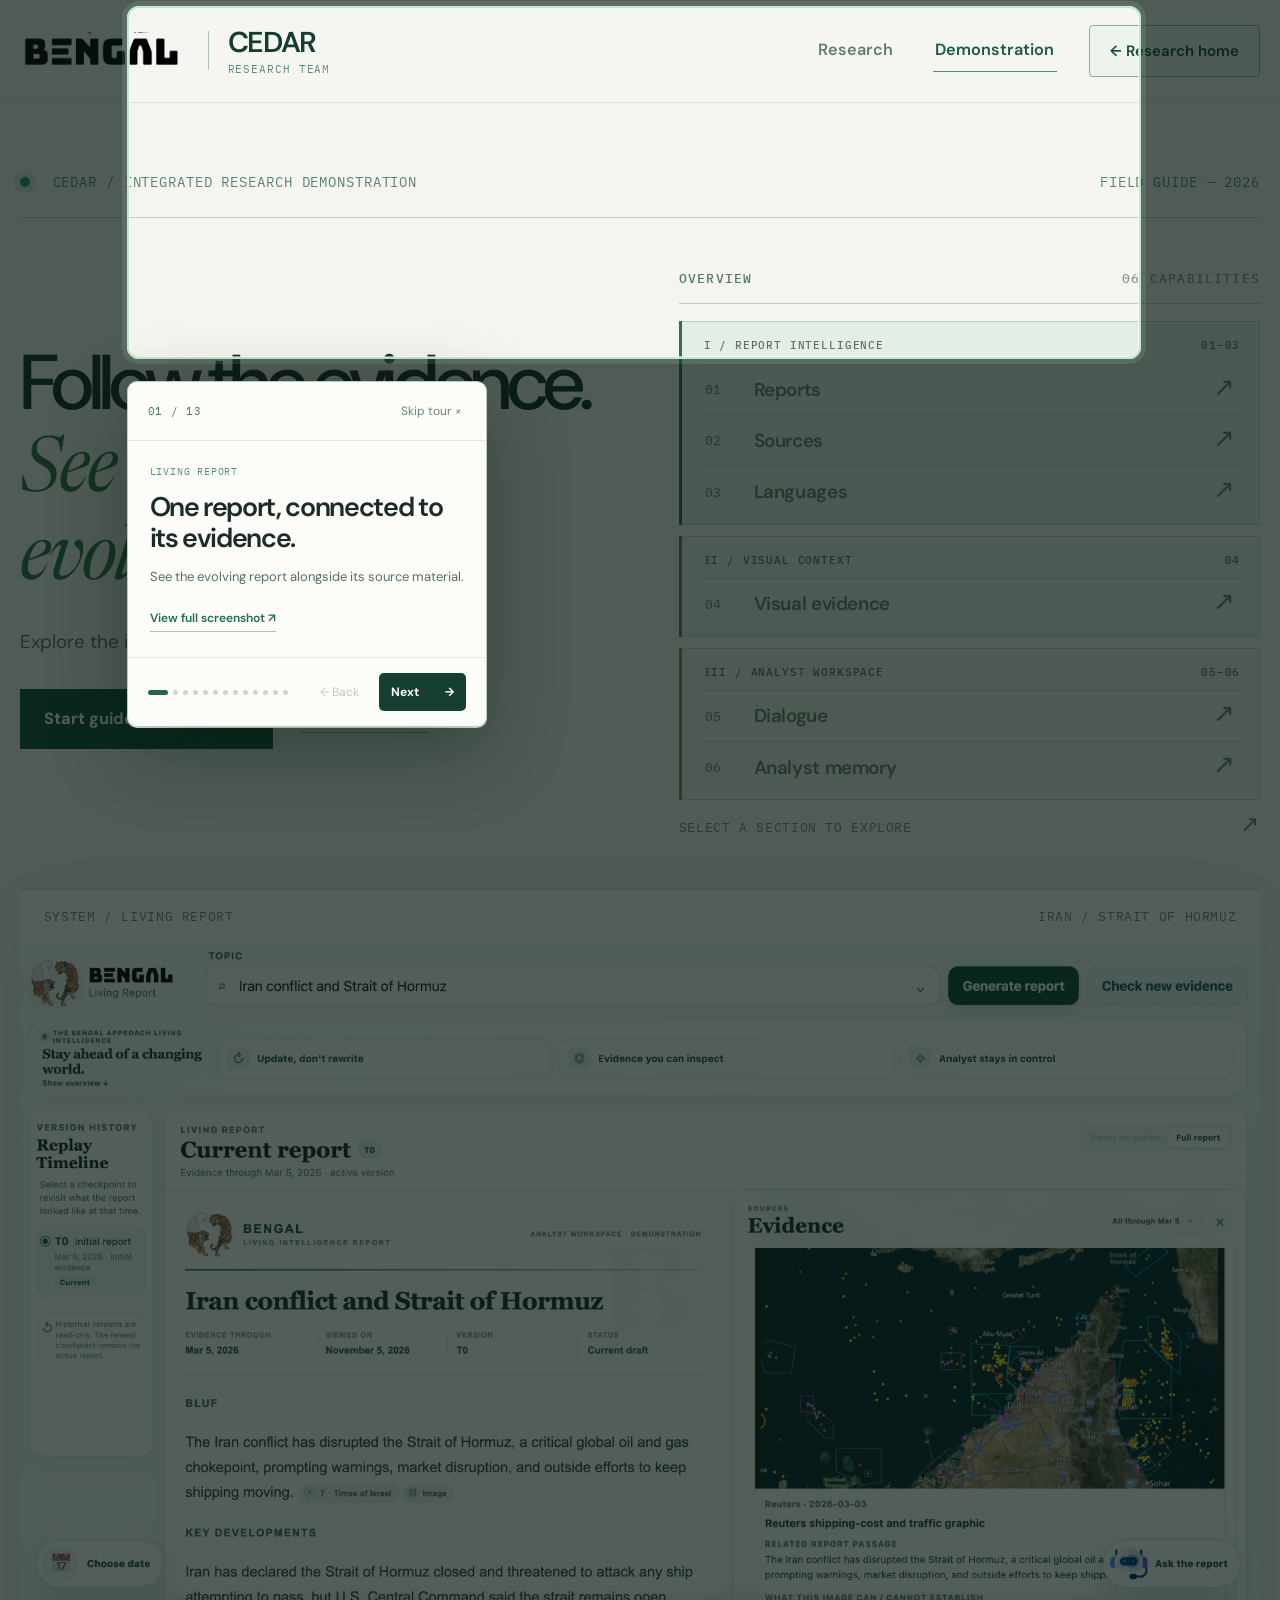
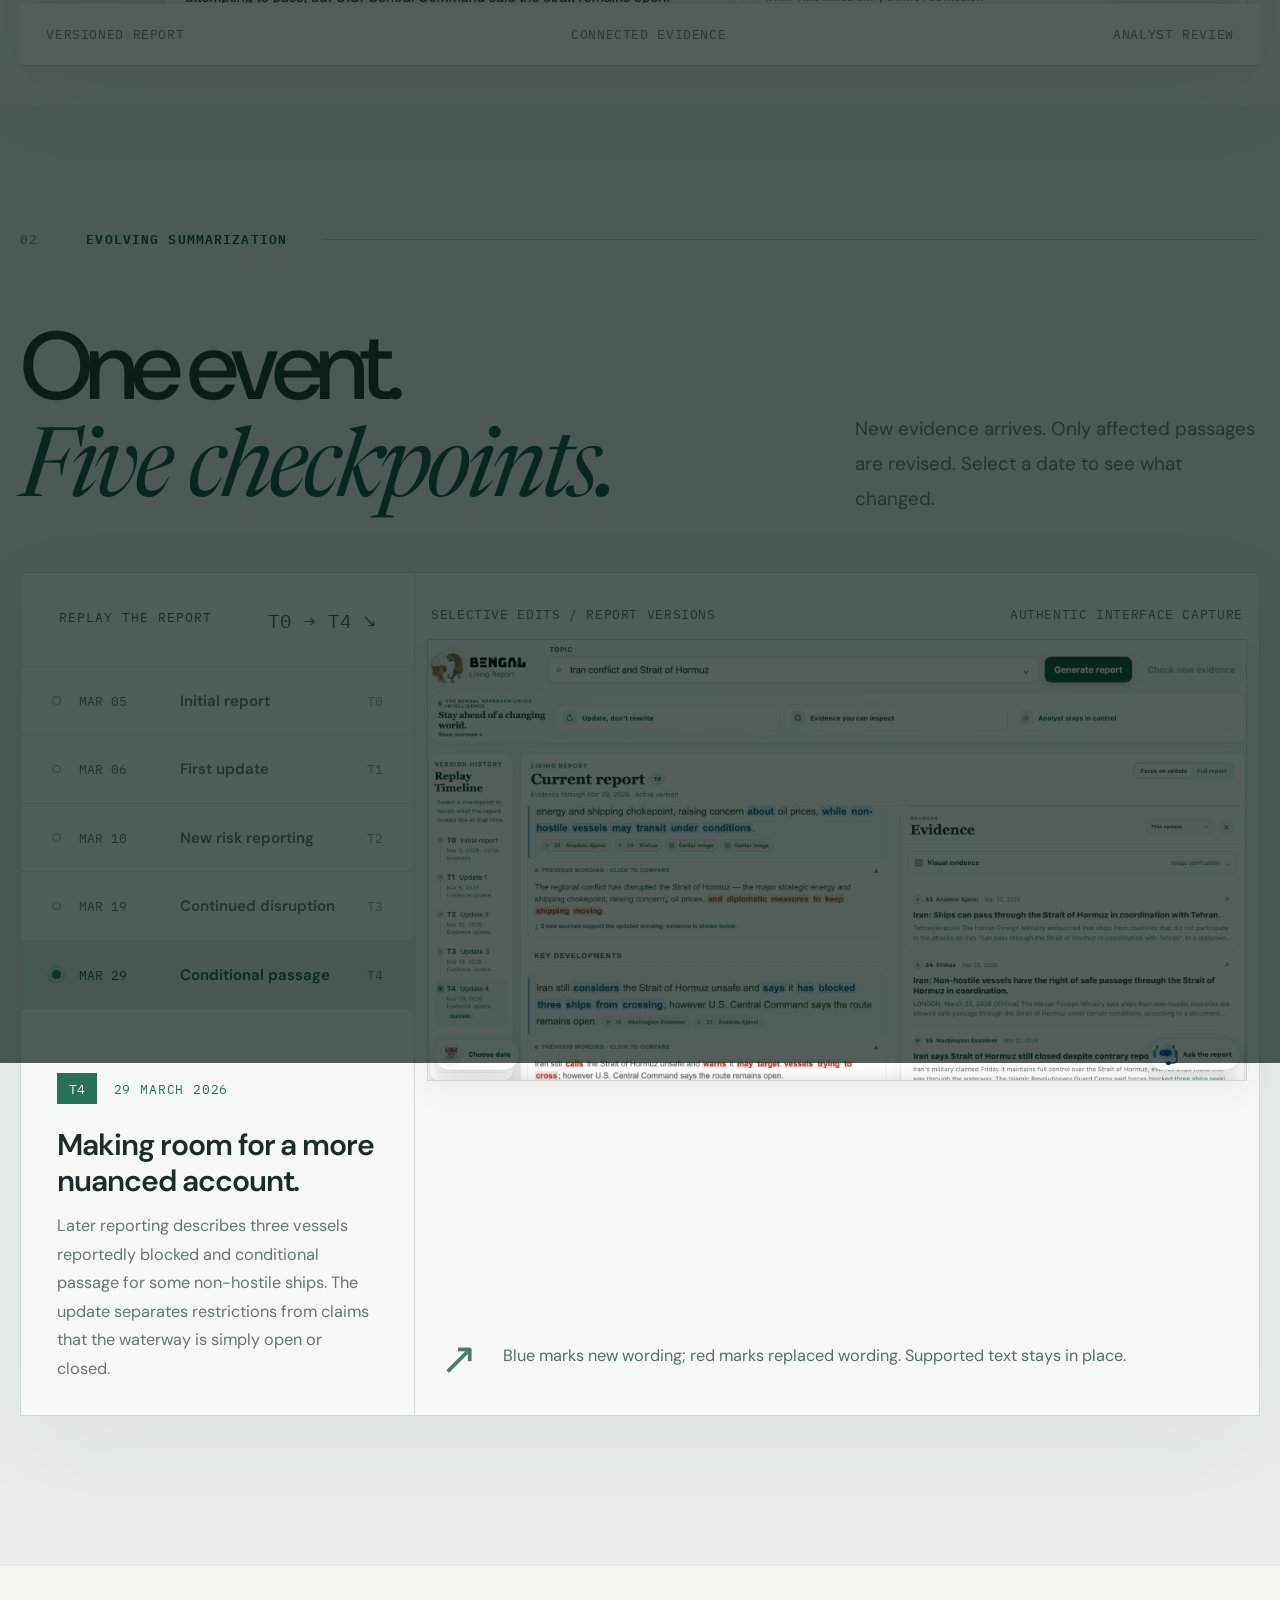
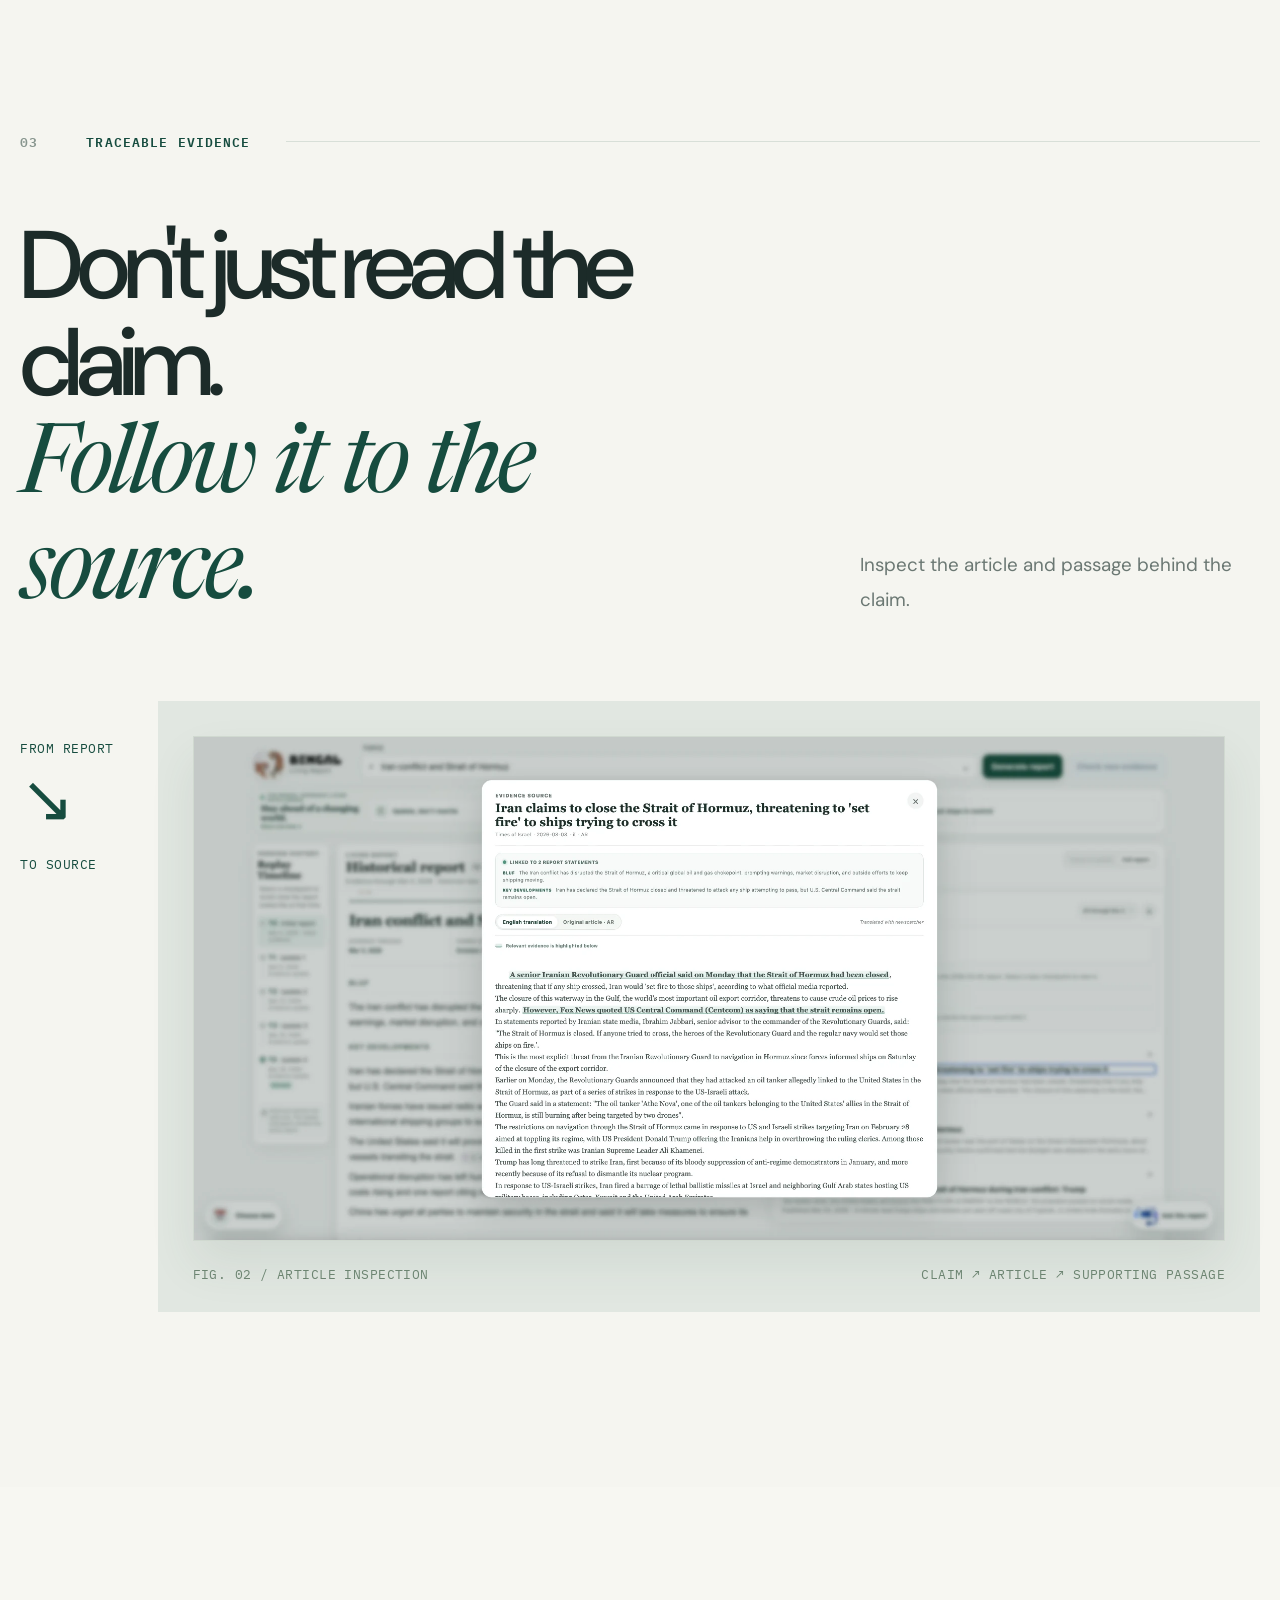
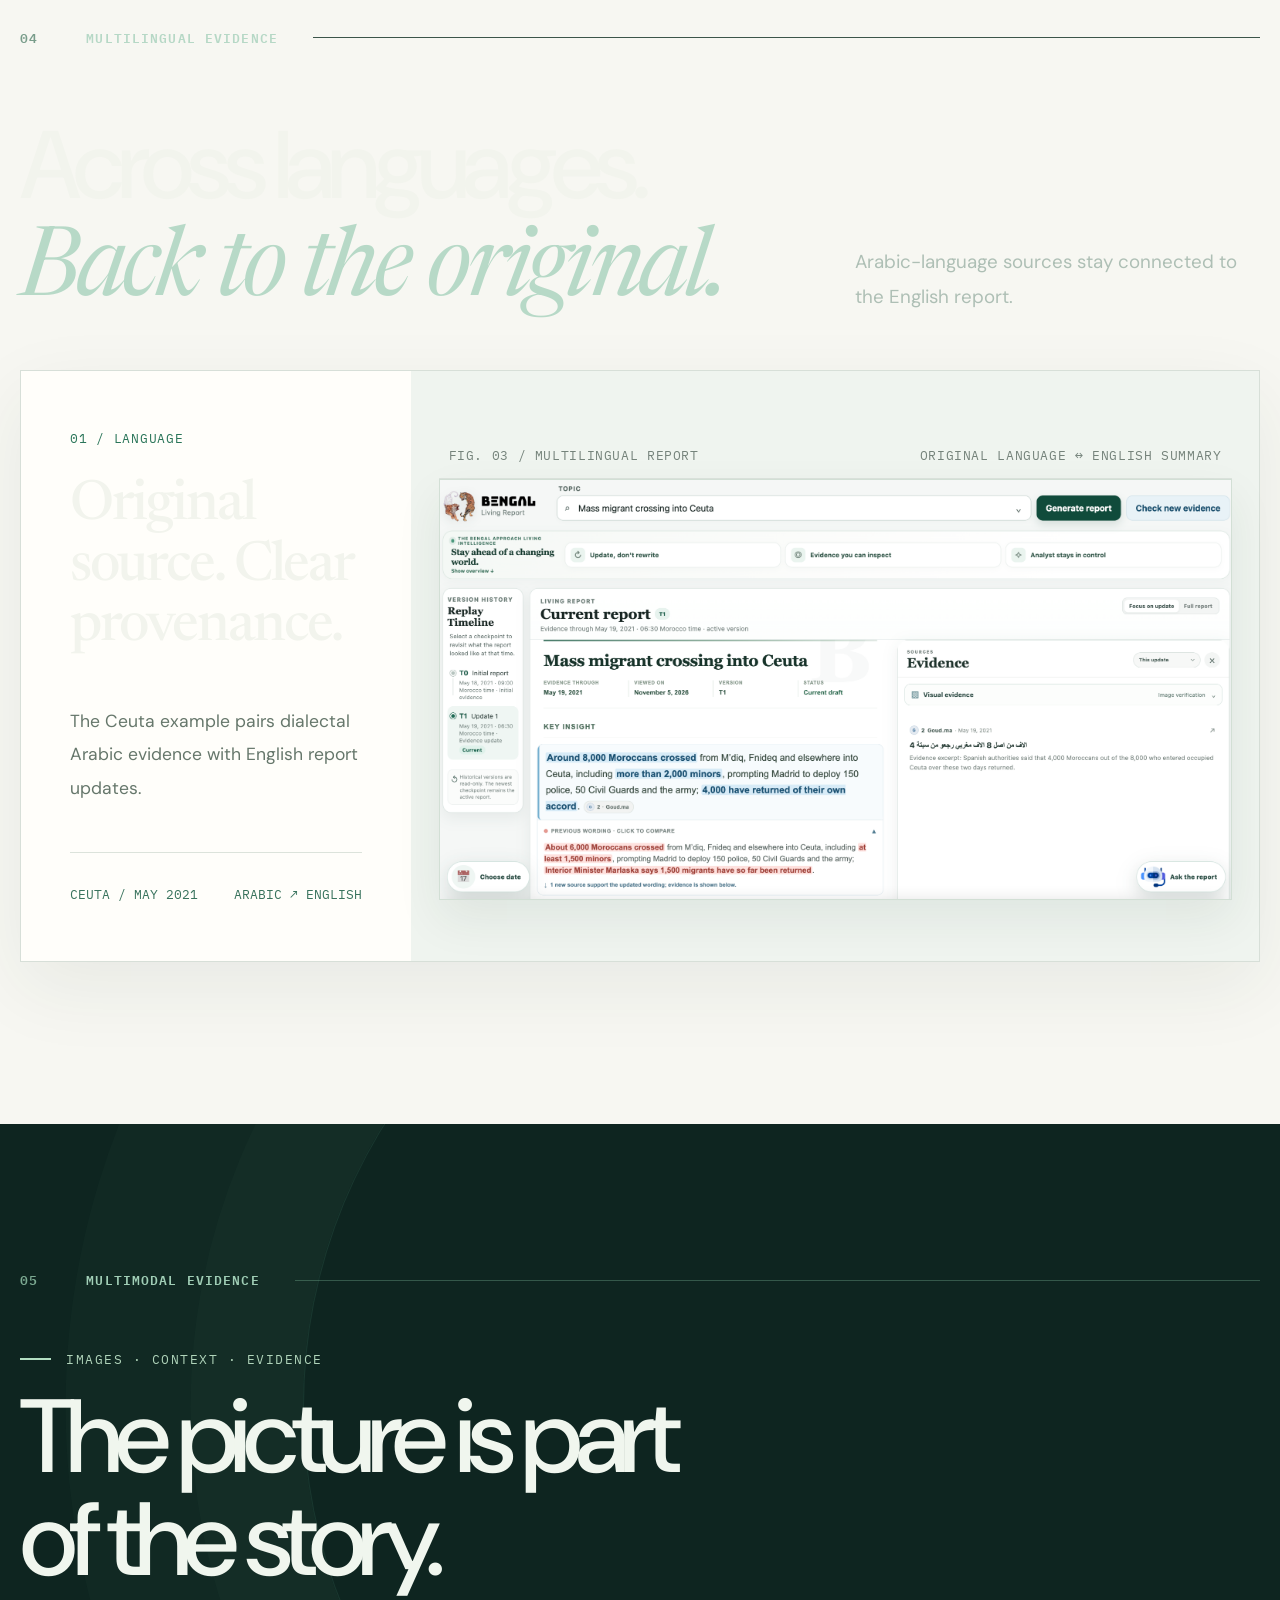
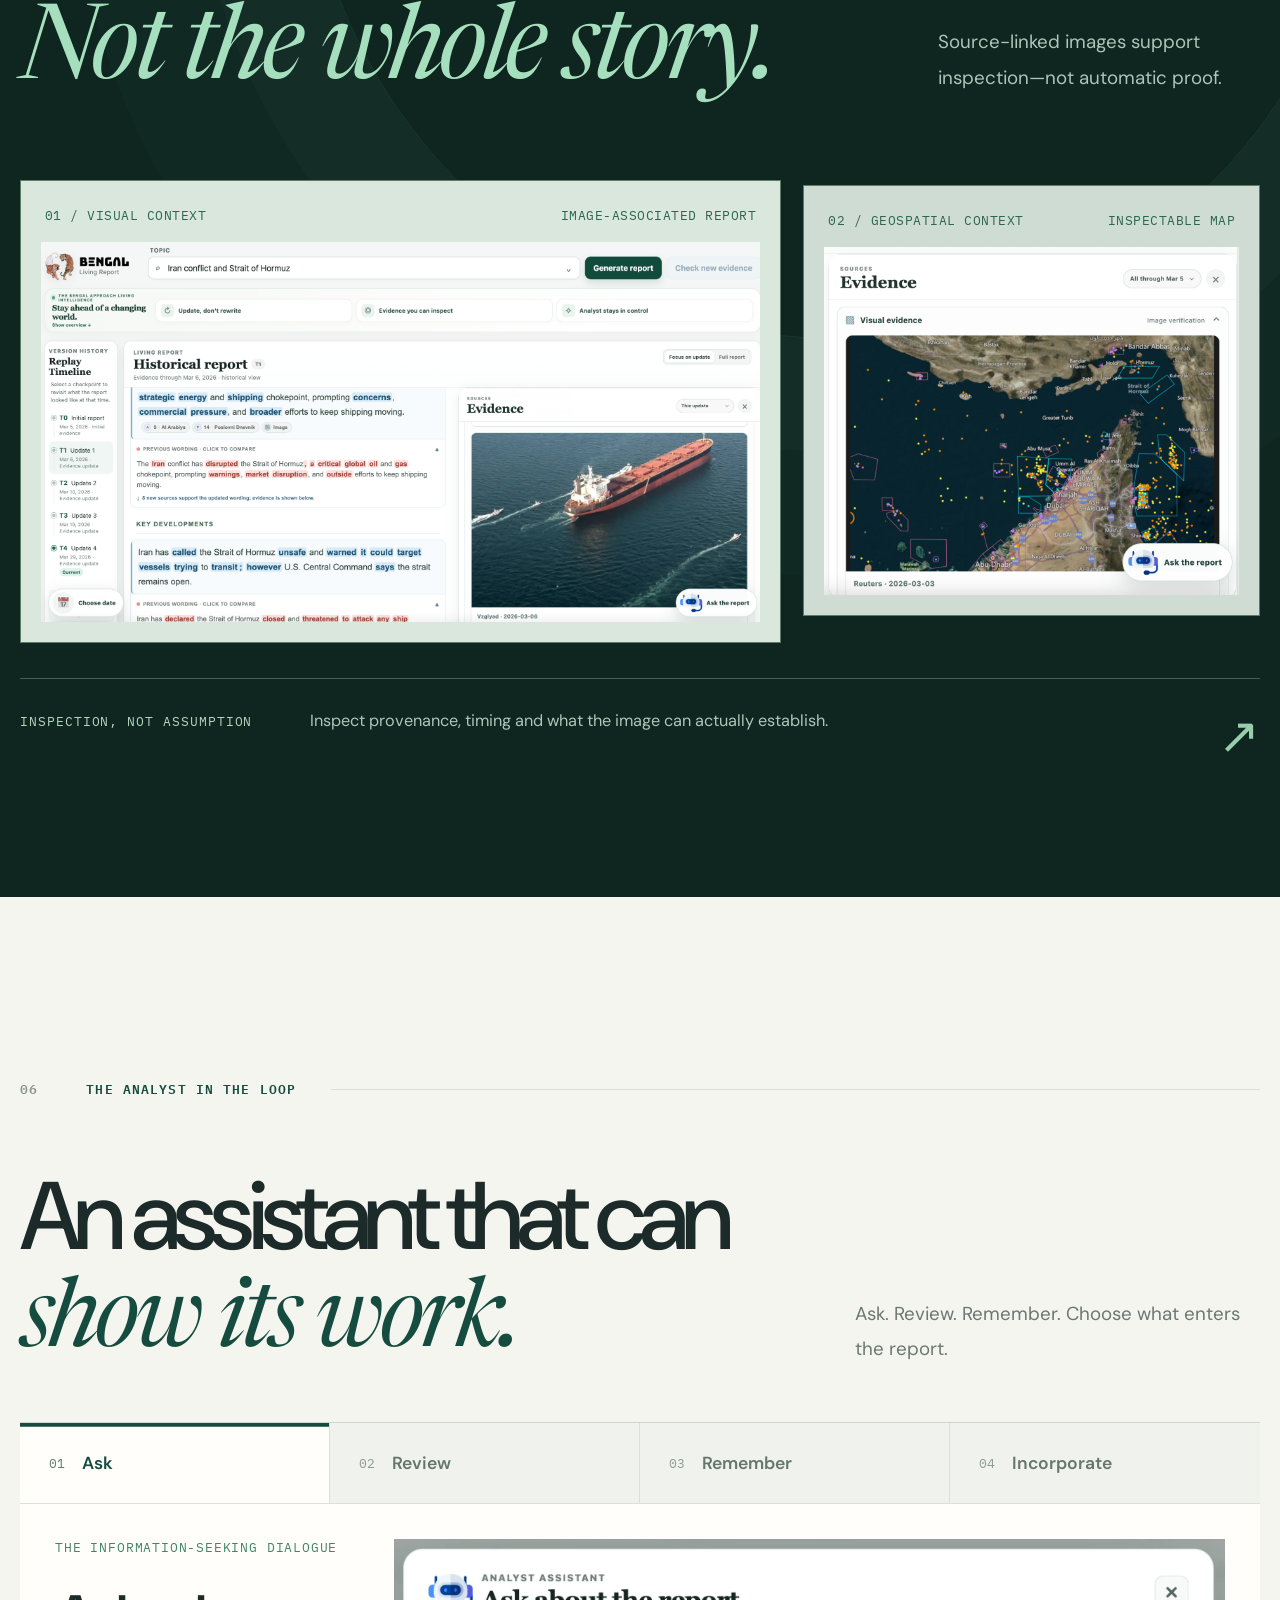
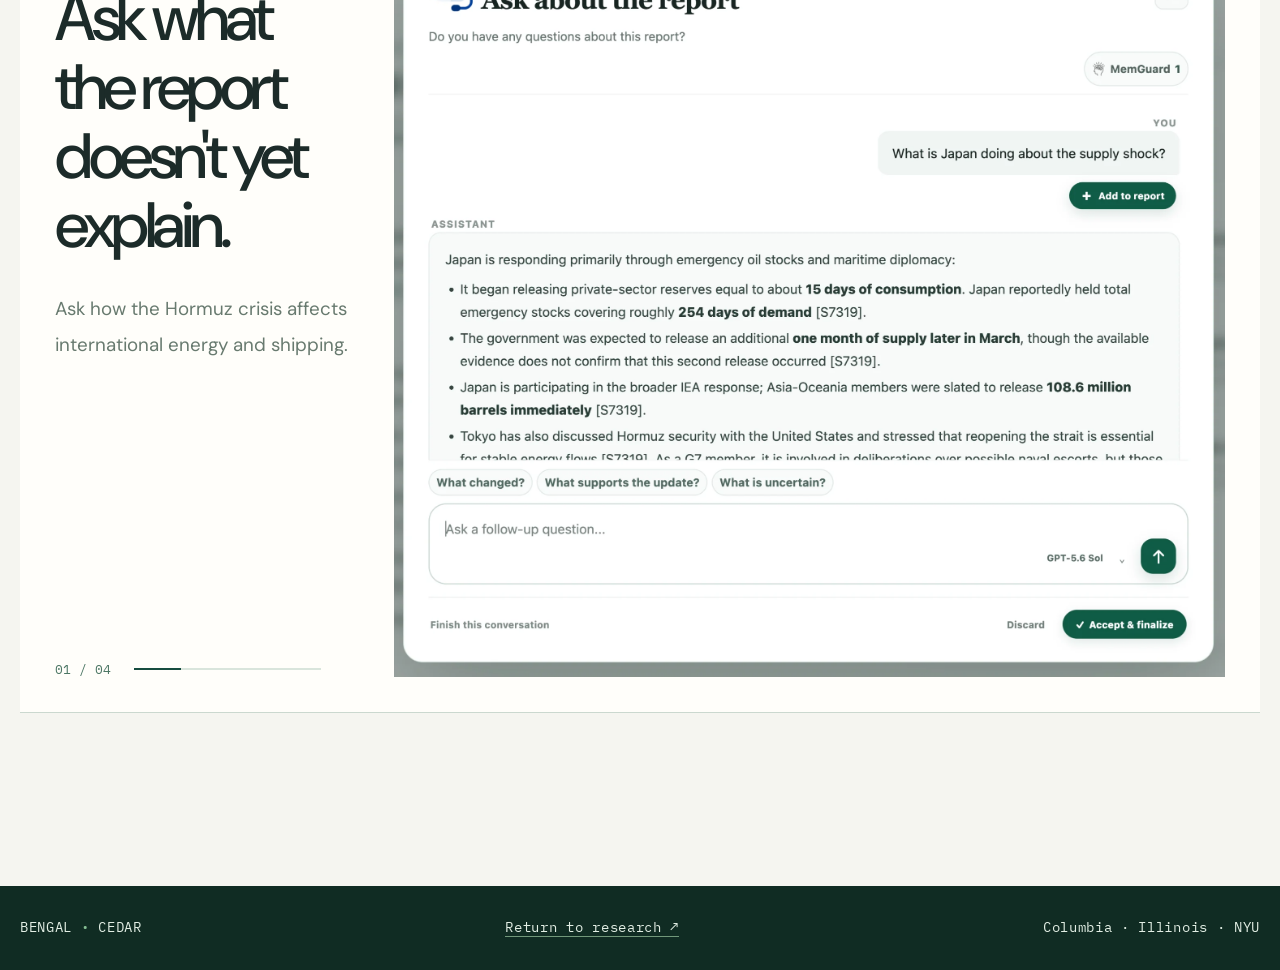
==== commit 2a2625bc: "Redesign demonstration overview with grouped interactive navigation" ====
--- a/demo.html
+++ b/demo.html
@@ -1,29 +1,42 @@
-<!doctype html><html lang="en"><head><meta charset="utf-8"><meta name="viewport" content="width=device-width,initial-scale=1"><meta name="theme-color" content="#f5f5f0"><meta name="description" content="A guided visual tour of the CEDAR Living Report research demonstration."><title>Living Report / Demo — BENGAL · CEDAR</title><link rel="icon" href="./assets/identity/favicon.png"><link rel="preconnect" href="https://fonts.googleapis.com"><link rel="preconnect" href="https://fonts.gstatic.com" crossorigin><link href="https://fonts.googleapis.com/css2?family=DM+Sans:wght@400;500;600;700&family=IBM+Plex+Mono:wght@400;500;600&family=Newsreader:opsz,wght@6..72,400;6..72,500;6..72,600&display=swap" rel="stylesheet"><link rel="stylesheet" href="./styles.css"><link rel="stylesheet" href="./v2.css?v=2.9.2"><script defer src="./script.js?v=2.10.0"></script><script defer src="./tour.js?v=2.9.1"></script></head><body class="demo-page"><div id="scroll-progress" class="scroll-progress" aria-hidden="true"></div><a class="skip-link" href="#main">Skip to content</a><header class="site-header cedar-header" id="top"><div class="page-width nav-inner"><a class="cedar-brand" href="./index.html" aria-label="CEDAR research home"><img src="./assets/identity/bengal-wordmark.png" width="379" height="86" alt="BENGAL"><span class="brand-divider" aria-hidden="true"></span><span class="brand-cedar">CEDAR<span class="brand-tiny">RESEARCH TEAM</span></span></a><nav class="cedar-main-nav" aria-label="Main navigation"><a href="./index.html">Research</a><a class="active" href="./demo.html" aria-current="page">Demonstration</a></nav><a class="nav-cta cedar-nav-cta" href="./index.html">← Research home</a></div></header><main id="main"><section aria-labelledby="opening-title" class="demo-intro" id="overview">
+<!doctype html><html lang="en"><head><meta charset="utf-8"><meta name="viewport" content="width=device-width,initial-scale=1"><meta name="theme-color" content="#f5f5f0"><meta name="description" content="A guided visual tour of the CEDAR Living Report research demonstration."><title>Living Report / Demo — BENGAL · CEDAR</title><link rel="icon" href="./assets/identity/favicon.png"><link rel="preconnect" href="https://fonts.googleapis.com"><link rel="preconnect" href="https://fonts.gstatic.com" crossorigin><link href="https://fonts.googleapis.com/css2?family=DM+Sans:wght@400;500;600;700&family=IBM+Plex+Mono:wght@400;500;600&family=Newsreader:opsz,wght@6..72,400;6..72,500;6..72,600&display=swap" rel="stylesheet"><link rel="stylesheet" href="./styles.css"><link rel="stylesheet" href="./v2.css?v=3.0.0"><script defer src="./script.js?v=3.0.0"></script><script defer src="./tour.js?v=3.0.0"></script></head><body class="demo-page"><div id="scroll-progress" class="scroll-progress" aria-hidden="true"></div><a class="skip-link" href="#main">Skip to content</a><header class="site-header cedar-header" id="top"><div class="page-width nav-inner"><a class="cedar-brand" href="./index.html" aria-label="CEDAR research home"><img src="./assets/identity/bengal-wordmark.png" width="379" height="86" alt="BENGAL"><span class="brand-divider" aria-hidden="true"></span><span class="brand-cedar">CEDAR<span class="brand-tiny">RESEARCH TEAM</span></span></a><nav class="cedar-main-nav" aria-label="Main navigation"><a href="./index.html">Research</a><a class="active" href="./demo.html" aria-current="page">Demonstration</a></nav><a class="nav-cta cedar-nav-cta" href="./index.html">← Research home</a></div></header><main id="main"><section aria-labelledby="opening-title" class="demo-intro" id="overview">
 <div class="page-width demo-intro-inner">
 <div class="demo-overline"><span class="signal-dot"></span> CEDAR / INTEGRATED RESEARCH DEMONSTRATION <span>FIELD GUIDE — 2026</span></div>
-<div class="demo-intro-grid">
-<div><h1>Follow the evidence.<br/><em>See the report evolve.</em></h1><p>Thirteen focused stops through a real, evolving research demonstration.</p>
-<div class="demo-actions"><button class="primary-action" id="tour-start" type="button">Start guided tour <span aria-hidden="true">↗</span></button><a class="quiet-action" href="#report" id="explore-free">Explore freely <span aria-hidden="true">↓</span></a></div>
-</div><div class="demo-intro-aside" aria-label="Guide contents">
-<div class="demo-guide-meta">
-<span>IN THIS DEMONSTRATION</span><span>13 STOPS</span>
+<div class="demo-intro-grid"><!-- CEDAR_OVERVIEW_V30 -->
+<div class="demo-intro-lead">
+  <h1>Follow the evidence.<br/><em>See the report evolve.</em></h1>
+  <p>Explore the integrated research demonstration.</p>
+  <div class="demo-actions">
+    <button class="primary-action" id="tour-start" type="button">Start guided tour <span aria-hidden="true">↗</span></button>
+    <a class="quiet-action" href="#report" id="explore-free">Explore freely <span aria-hidden="true">↓</span></a>
+  </div>
 </div>
-<ol class="demo-topic-index">
-<li><span>01</span><strong>Evolving reports</strong></li>
-<li><span>02</span><strong>Source inspection</strong></li>
-<li><span>03</span><strong>Languages</strong></li>
-<li><span>04</span><strong>Visual evidence</strong></li>
-<li><span>05</span><strong>Dialogue</strong></li>
-<li><span>06</span><strong>Analyst memory</strong></li>
-</ol>
-<span class="demo-guide-foot">REAL SYSTEM CAPTURES</span>
-</div>
+<nav class="demo-intro-aside cedar-overview" id="overview-navigation" aria-label="Explore demonstration capabilities">
+  <div class="demo-guide-meta"><span>OVERVIEW</span><span>06 CAPABILITIES</span></div>
+  <div class="cedar-overview-groups">
+    <div class="cedar-overview-group cedar-overview--reports">
+      <div class="cedar-overview-group-head"><span>I / REPORT INTELLIGENCE</span><span>01–03</span></div>
+      <a class="cedar-overview-link" href="#report" data-overview-target="report"><span class="overview-number">01</span><span class="overview-title">Reports</span><span class="overview-arrow" aria-hidden="true">↗</span></a>
+      <a class="cedar-overview-link" href="#evidence" data-overview-target="evidence"><span class="overview-number">02</span><span class="overview-title">Sources</span><span class="overview-arrow" aria-hidden="true">↗</span></a>
+      <a class="cedar-overview-link" href="#languages" data-overview-target="languages"><span class="overview-number">03</span><span class="overview-title">Languages</span><span class="overview-arrow" aria-hidden="true">↗</span></a>
+    </div>
+    <div class="cedar-overview-group cedar-overview--visual">
+      <div class="cedar-overview-group-head"><span>II / VISUAL CONTEXT</span><span>04</span></div>
+      <a class="cedar-overview-link" href="#visuals" data-overview-target="visuals"><span class="overview-number">04</span><span class="overview-title">Visual evidence</span><span class="overview-arrow" aria-hidden="true">↗</span></a>
+    </div>
+    <div class="cedar-overview-group cedar-overview--analyst">
+      <div class="cedar-overview-group-head"><span>III / ANALYST WORKSPACE</span><span>05–06</span></div>
+      <a class="cedar-overview-link" href="#dialogue" data-overview-target="dialogue" data-dialogue="ask"><span class="overview-number">05</span><span class="overview-title">Dialogue</span><span class="overview-arrow" aria-hidden="true">↗</span></a>
+      <a class="cedar-overview-link" href="#dialogue" data-overview-target="dialogue" data-dialogue="remember"><span class="overview-number">06</span><span class="overview-title">Analyst memory</span><span class="overview-arrow" aria-hidden="true">↗</span></a>
+    </div>
+  </div>
+  <div class="cedar-overview-foot">SELECT A SECTION TO EXPLORE <span aria-hidden="true">↗</span></div>
+</nav>
 </div>
 <div class="opening-visual reveal" id="overview-figure"><div class="figure-topline"><span>SYSTEM / LIVING REPORT</span><span>IRAN / STRAIT OF HORMUZ</span></div>
 <button aria-label="Enlarge the living report interface" class="image-button" data-caption="CEDAR Living Report — Iran and the Strait of Hormuz, March 5, 2026." data-full-image="./assets/screenshots/hormuz_t0.webp?v=20261105-hd" type="button"><img alt="CEDAR Living Report interface with timeline, report and visual evidence, checkpoint T0" fetchpriority="high" height="995" src="./assets/screenshots/hormuz_t0.webp?v=20261105-hd" width="2048"/></button>
 <div class="figure-bottomline"><span>VERSIONED REPORT</span><span>CONNECTED EVIDENCE</span><span>ANALYST REVIEW</span></div>
 </div>
-</div></section><nav class="demo-jump page-width" aria-label="Explore sections"><span>EXPLORE /</span><a href="#report">Reports</a><a href="#evidence">Sources</a><a href="#languages">Languages</a><a href="#visuals">Visuals</a><a href="#dialogue">Dialogue</a><button type="button" id="tour-again">Guided tour ↗</button></nav>
+</div></section>
 <section aria-labelledby="report-title" class="chapter report-chapter" id="report">
 <div class="page-width"><div class="section-index"><span>02</span><span>EVOLVING SUMMARIZATION</span></div>
 <div class="chapter-heading reveal"><h2 id="report-title">One event.<br/><em>Five checkpoints.</em></h2><p>New evidence arrives. Only affected passages are revised. Select a date to see what changed.</p></div>
--- a/v2.css
+++ b/v2.css
@@ -507,3 +507,107 @@
    END TIMELINE IMAGE FIT
    =========================================== */
 
+
+
+/* CEDAR_OVERVIEW_V30 — editorial, three-group overview navigator */
+.demo-page .demo-intro-grid {
+  grid-template-columns: minmax(0,1fr) minmax(340px, min(38vw, 465px));
+  align-items: start;
+  gap: clamp(30px, 4.5vw, 74px);
+  padding: 42px 0 40px;
+}
+.demo-page .demo-intro-lead { min-width: 0; padding-top: clamp(12px,4.5vw,64px); }
+.demo-page .demo-intro-lead h1 {
+  font-size: clamp(48px, 4.85vw, 82px);
+  line-height: 1.055;
+  letter-spacing: -.066em;
+}
+.demo-page .demo-intro-lead > p { max-width: 440px; margin-top: 21px; }
+.demo-page .cedar-overview {
+  padding: 0; margin: 0; border: 0; min-width: 0;
+  display: block; align-self: stretch;
+}
+.demo-page .cedar-overview .demo-guide-meta {
+  display: flex; align-items: baseline; justify-content: space-between;
+  gap: 16px; margin: 0 0 14px; padding: 0 0 12px;
+  border-bottom: 1px solid #b9cabe;
+}
+.demo-page .cedar-overview .demo-guide-meta span {
+  font: 500 10px/1.4 var(--mono); color: #527963; letter-spacing: .095em;
+}
+.demo-page .cedar-overview .demo-guide-meta span:last-child { color: #809888; }
+.demo-page .cedar-overview-groups { display: grid; gap: 9px; }
+.demo-page .cedar-overview-group {
+  --overview-bg: #e5eee6; --overview-rule: #bfcec2; --overview-accent: #2b7353;
+  position: relative; padding: 10px 13px 5px 17px;
+  background: var(--overview-bg); border: 1px solid var(--overview-rule);
+}
+.demo-page .cedar-overview-group::before {
+  content: ''; position: absolute; inset: -1px auto -1px -1px;
+  width: 3px; background: var(--overview-accent);
+}
+.demo-page .cedar-overview--visual {
+  --overview-bg: #e8efef; --overview-rule: #c5d5d4; --overview-accent: #547e88;
+}
+.demo-page .cedar-overview--analyst {
+  --overview-bg: #efeee7; --overview-rule: #d6d2c5; --overview-accent: #8a815e;
+}
+.demo-page .cedar-overview-group-head {
+  display: flex; justify-content: space-between; gap: 12px;
+  padding: 2px 2px 8px;
+}
+.demo-page .cedar-overview-group-head span {
+  font: 500 9px/1.45 var(--mono); letter-spacing: .075em;
+  color: #587366;
+}
+.demo-page .cedar-overview-link {
+  display: grid; grid-template-columns: 32px minmax(0,1fr) 20px;
+  align-items: center; gap: 7px; min-height: 41px;
+  padding: 8px 6px 8px 3px; color: #234436;
+  border-top: 1px solid rgba(68,106,79,.15);
+  transition: background .18s ease, color .18s ease;
+}
+.demo-page .cedar-overview-link .overview-number {
+  font: 10px/1.2 var(--mono); color: #63836d;
+}
+.demo-page .cedar-overview-link .overview-title {
+  font: 600 15px/1.27 var(--sans); letter-spacing: -.02em;
+}
+.demo-page .cedar-overview-link .overview-arrow {
+  font: 21px/1 var(--serif); justify-self: end;
+  transition: transform .18s ease;
+}
+.demo-page .cedar-overview-link:hover,
+.demo-page .cedar-overview-link:focus-visible,
+.demo-page .cedar-overview-link.is-current {
+  background: rgba(255,255,255,.61); color: #14523a;
+}
+.demo-page .cedar-overview-link:hover .overview-arrow,
+.demo-page .cedar-overview-link:focus-visible .overview-arrow {
+  transform: translate(2px,-2px);
+}
+.demo-page .cedar-overview-foot {
+  display: flex; justify-content: space-between; align-items: center;
+  margin-top: 13px;
+  font: 10px/1.4 var(--mono); color: #718b79; letter-spacing: .05em;
+}
+.demo-page .cedar-overview-foot span { font: 18px/1 var(--serif); }
+@media (max-width: 1100px) {
+  .demo-page .demo-intro-grid { grid-template-columns: 1fr; gap: 28px; padding-top: 30px; }
+  .demo-page .demo-intro-lead { padding-top: 0; }
+  .demo-page .cedar-overview { padding: 0; margin: 0; border: 0; }
+  .demo-page .cedar-overview-groups { grid-template-columns: 1.35fr .9fr 1.15fr; gap: 10px; }
+  .demo-page .cedar-overview-group { padding: 9px 10px 4px 13px; }
+  .demo-page .cedar-overview-link { grid-template-columns: 25px minmax(0,1fr) 16px; gap: 4px; }
+  .demo-page .cedar-overview-link .overview-title { font-size: 13px; }
+}
+@media (max-width: 700px) {
+  .demo-page .cedar-overview-groups { grid-template-columns: 1fr; }
+  .demo-page .demo-intro-lead h1 { font-size: clamp(41px, 9.3vw, 65px); }
+  .demo-page .cedar-overview-link .overview-title { font-size: 15px; }
+  .demo-page .cedar-overview-group { padding: 10px 13px 5px 17px; }
+}
+@media (prefers-reduced-motion: reduce) {
+  .demo-page .cedar-overview-link,
+  .demo-page .cedar-overview-link .overview-arrow { transition: none; }
+}
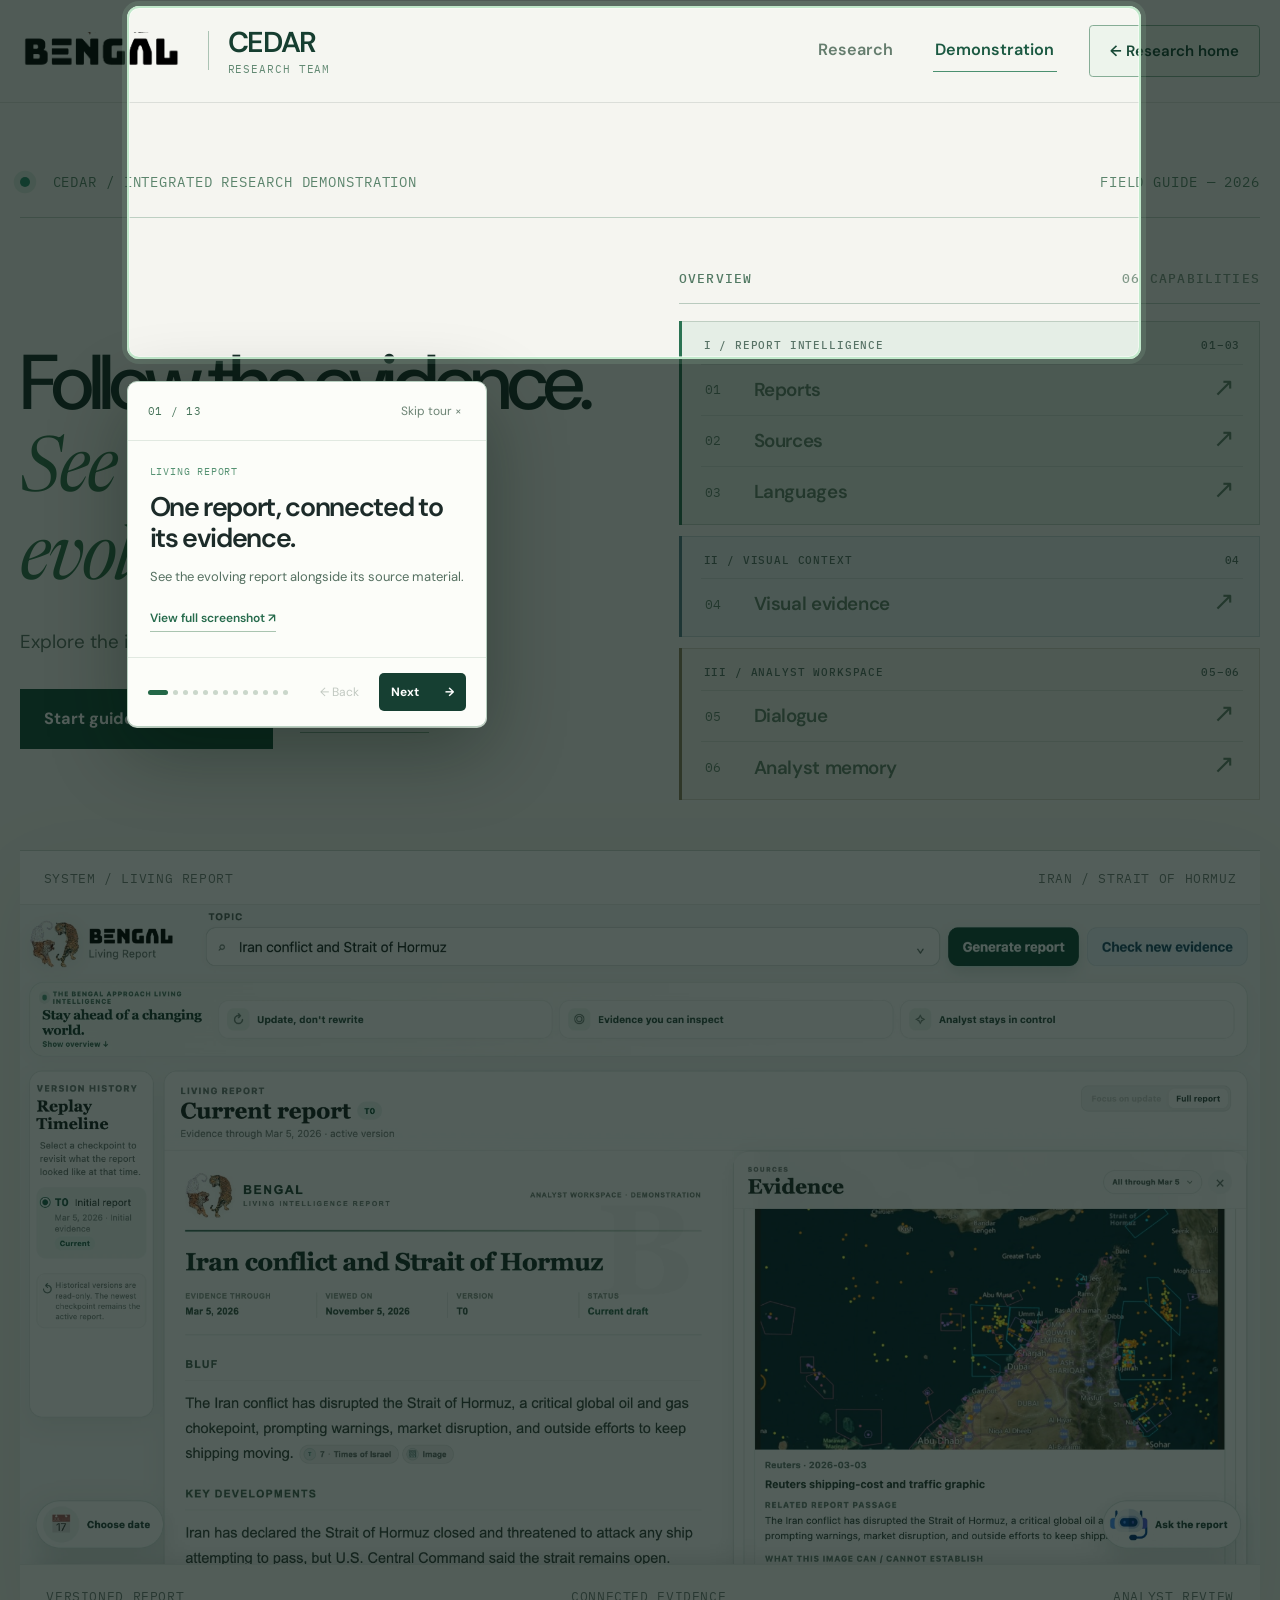
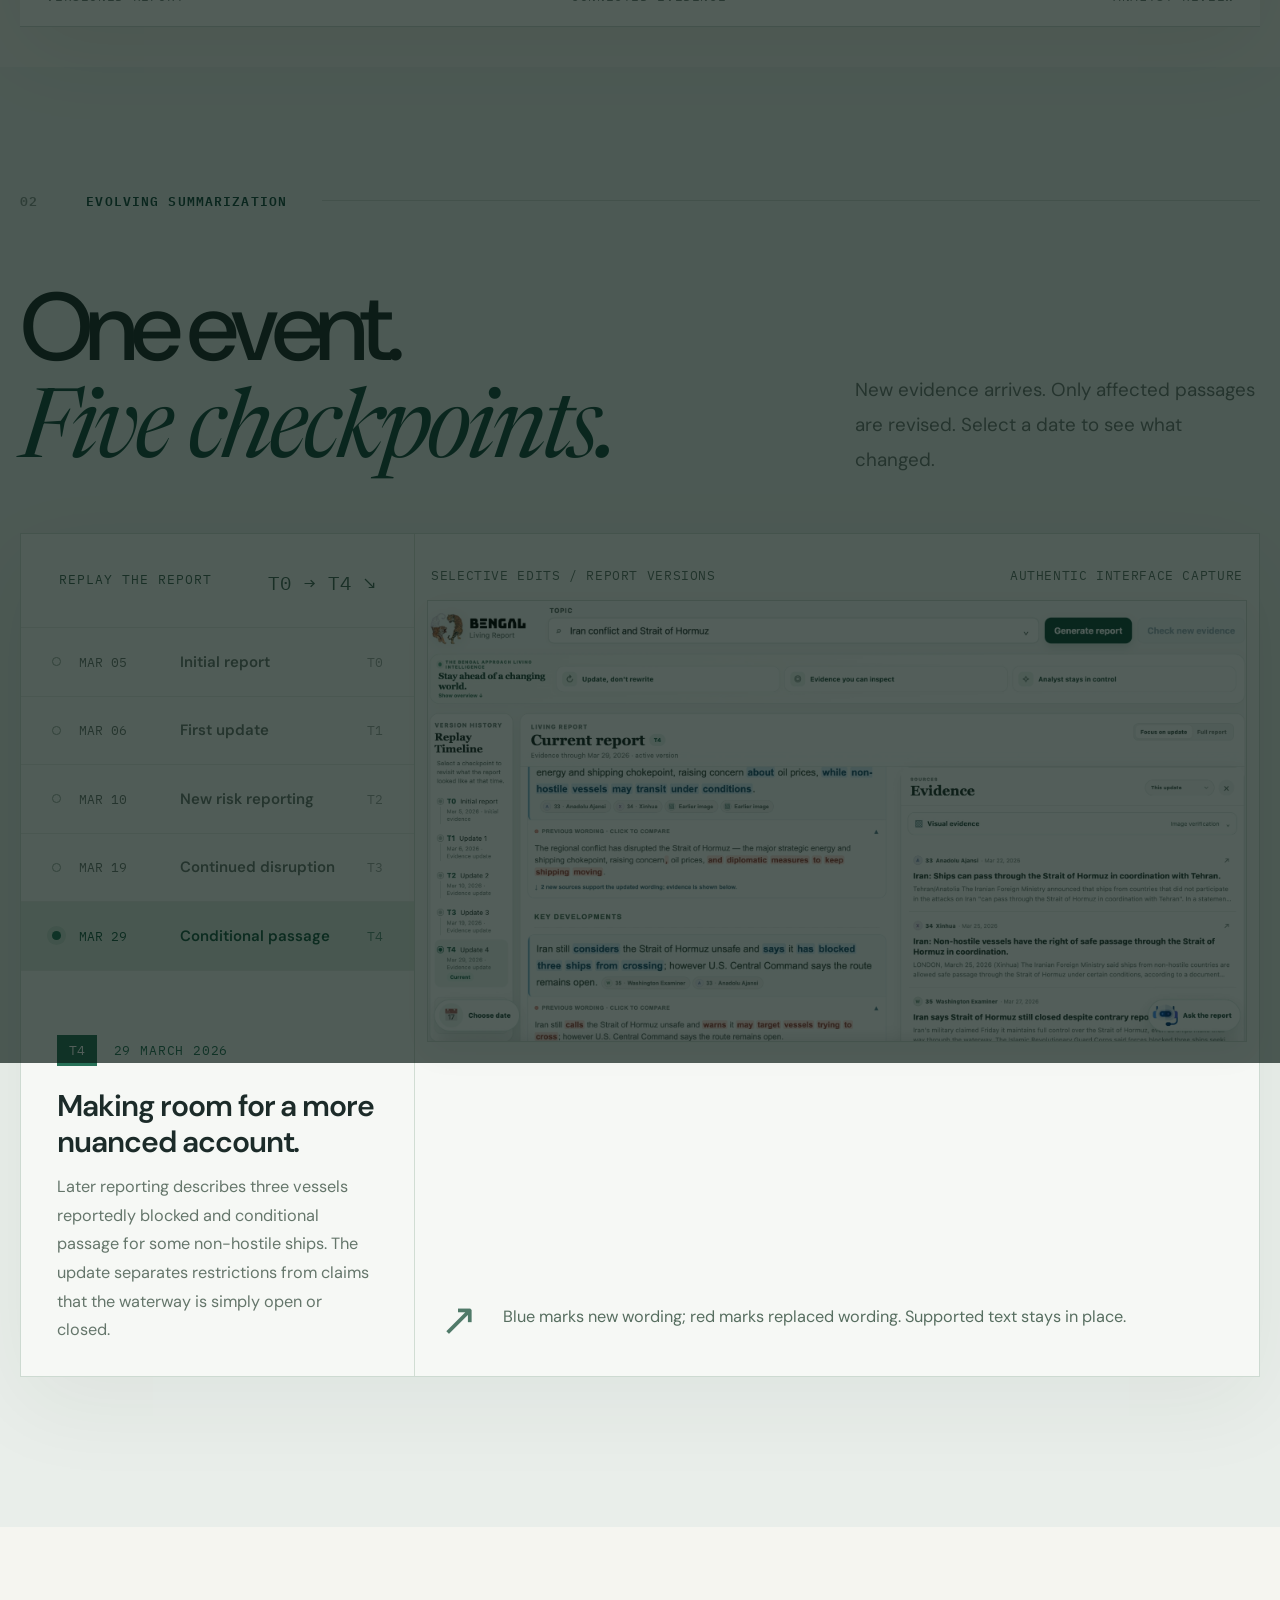
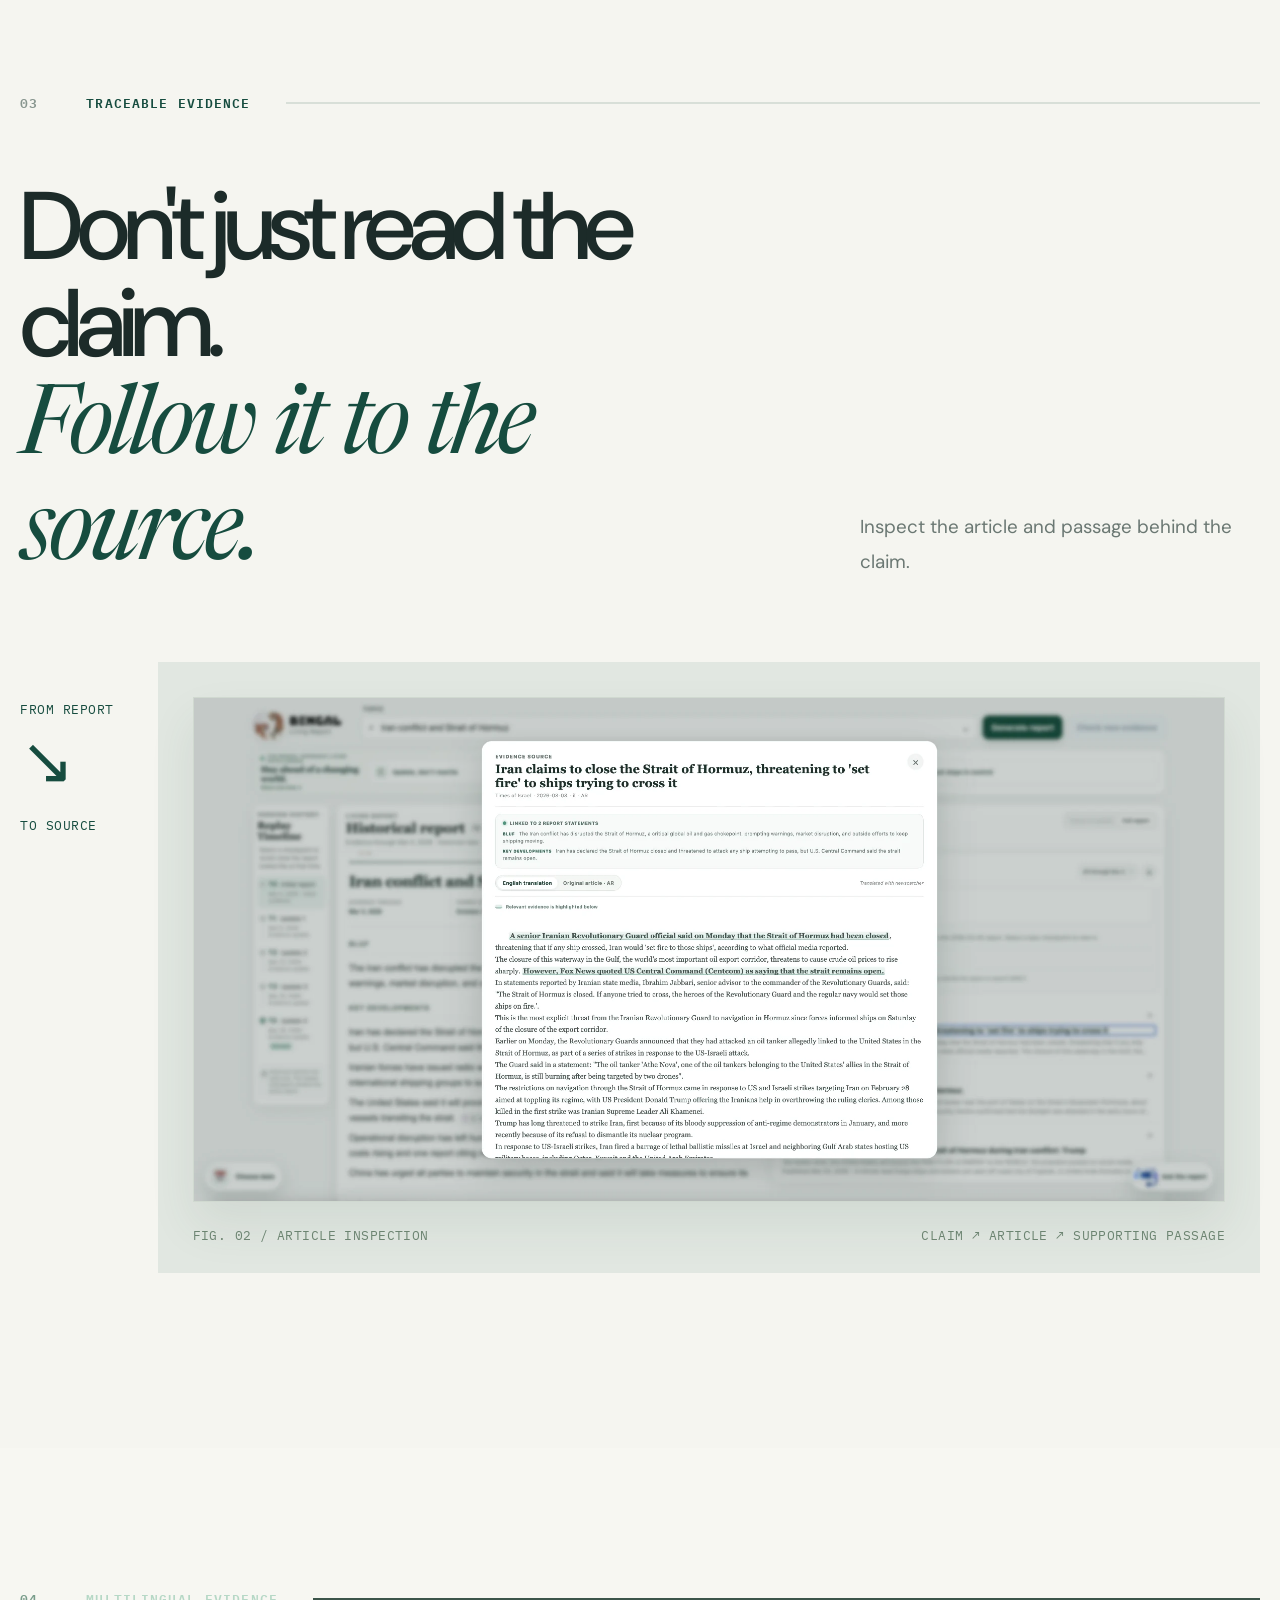
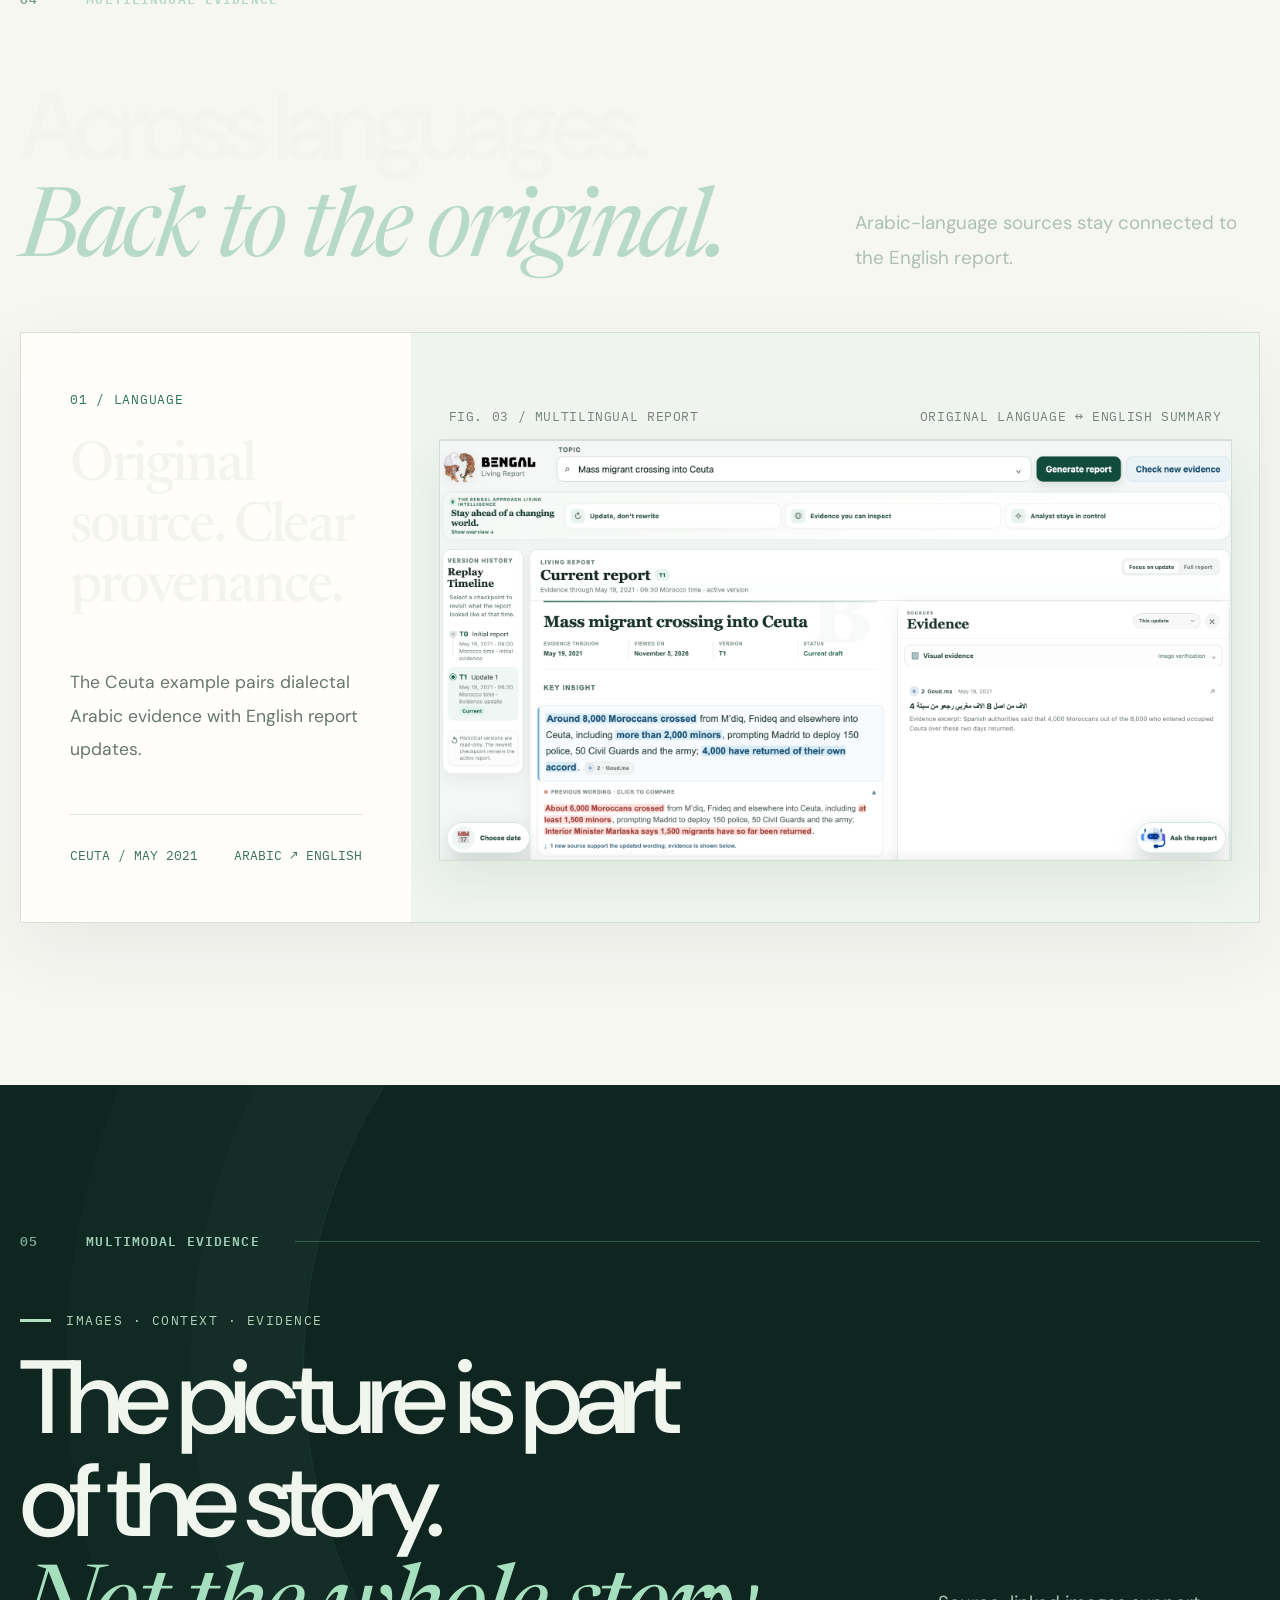
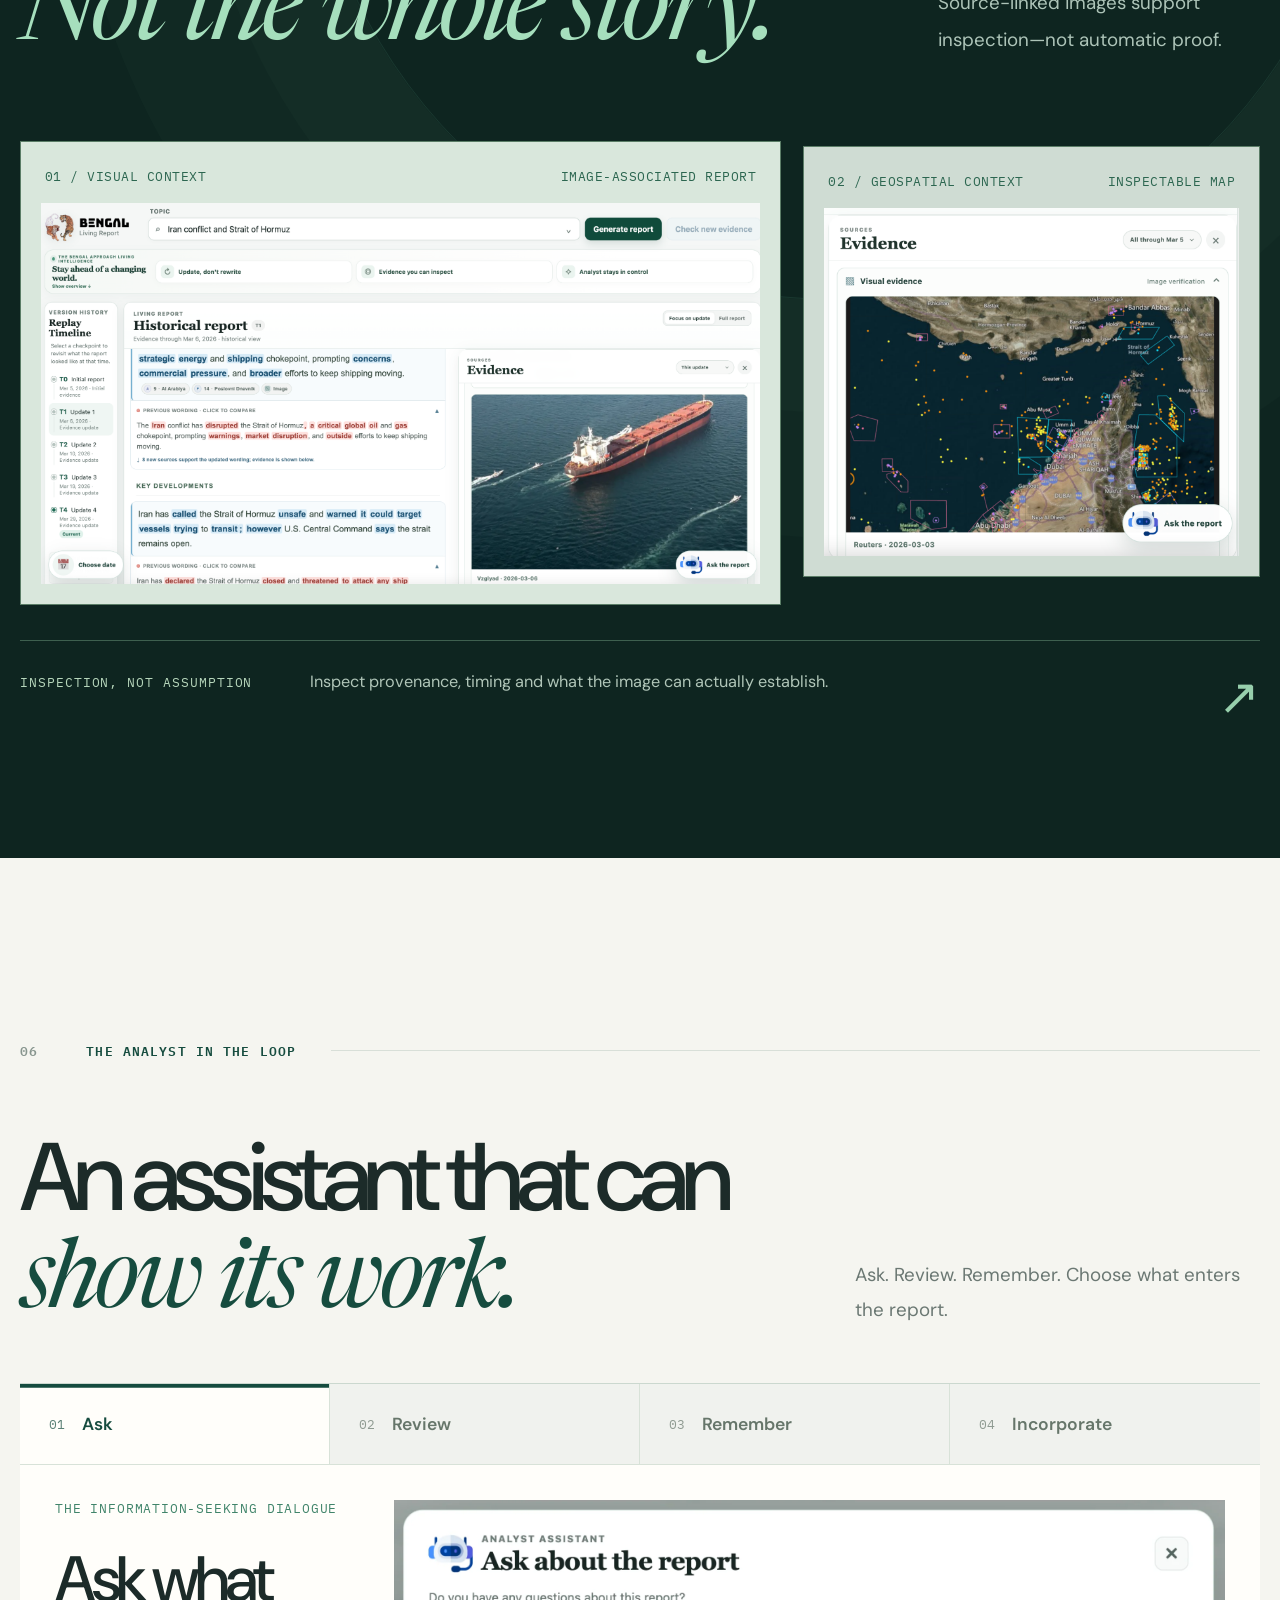
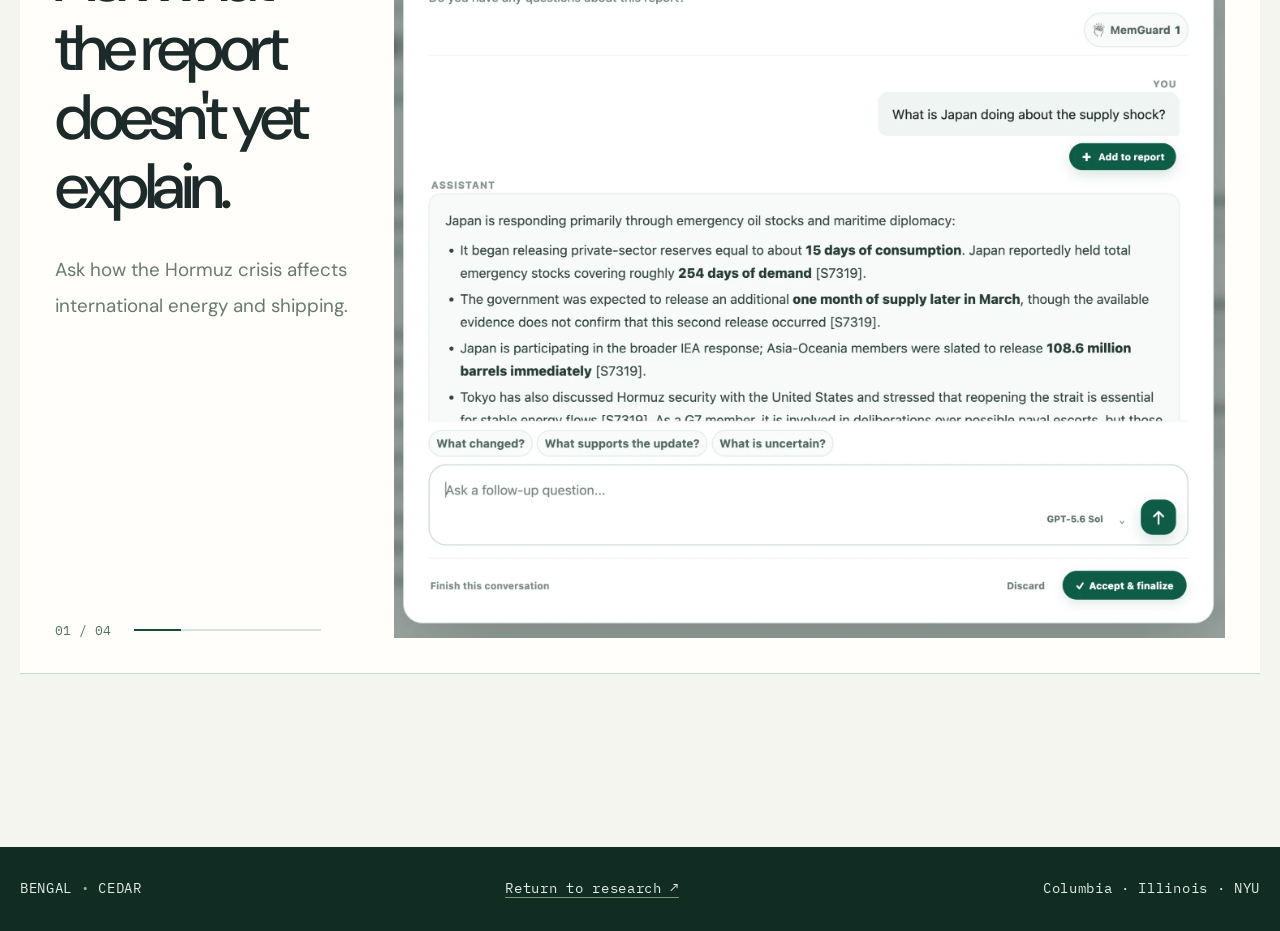
==== commit fcbf625c: "Finalize CEDAR overview navigation polish" ====
--- a/demo.html
+++ b/demo.html
@@ -1,4 +1,4 @@
-<!doctype html><html lang="en"><head><meta charset="utf-8"><meta name="viewport" content="width=device-width,initial-scale=1"><meta name="theme-color" content="#f5f5f0"><meta name="description" content="A guided visual tour of the CEDAR Living Report research demonstration."><title>Living Report / Demo — BENGAL · CEDAR</title><link rel="icon" href="./assets/identity/favicon.png"><link rel="preconnect" href="https://fonts.googleapis.com"><link rel="preconnect" href="https://fonts.gstatic.com" crossorigin><link href="https://fonts.googleapis.com/css2?family=DM+Sans:wght@400;500;600;700&family=IBM+Plex+Mono:wght@400;500;600&family=Newsreader:opsz,wght@6..72,400;6..72,500;6..72,600&display=swap" rel="stylesheet"><link rel="stylesheet" href="./styles.css"><link rel="stylesheet" href="./v2.css?v=3.0.0"><script defer src="./script.js?v=3.0.0"></script><script defer src="./tour.js?v=3.0.0"></script></head><body class="demo-page"><div id="scroll-progress" class="scroll-progress" aria-hidden="true"></div><a class="skip-link" href="#main">Skip to content</a><header class="site-header cedar-header" id="top"><div class="page-width nav-inner"><a class="cedar-brand" href="./index.html" aria-label="CEDAR research home"><img src="./assets/identity/bengal-wordmark.png" width="379" height="86" alt="BENGAL"><span class="brand-divider" aria-hidden="true"></span><span class="brand-cedar">CEDAR<span class="brand-tiny">RESEARCH TEAM</span></span></a><nav class="cedar-main-nav" aria-label="Main navigation"><a href="./index.html">Research</a><a class="active" href="./demo.html" aria-current="page">Demonstration</a></nav><a class="nav-cta cedar-nav-cta" href="./index.html">← Research home</a></div></header><main id="main"><section aria-labelledby="opening-title" class="demo-intro" id="overview">
+<!doctype html><html lang="en"><head><meta charset="utf-8"><meta name="viewport" content="width=device-width,initial-scale=1"><meta name="theme-color" content="#f5f5f0"><meta name="description" content="A guided visual tour of the CEDAR Living Report research demonstration."><title>Living Report / Demo — BENGAL · CEDAR</title><link rel="icon" href="./assets/identity/favicon.png"><link rel="preconnect" href="https://fonts.googleapis.com"><link rel="preconnect" href="https://fonts.gstatic.com" crossorigin><link href="https://fonts.googleapis.com/css2?family=DM+Sans:wght@400;500;600;700&family=IBM+Plex+Mono:wght@400;500;600&family=Newsreader:opsz,wght@6..72,400;6..72,500;6..72,600&display=swap" rel="stylesheet"><link rel="stylesheet" href="./styles.css"><link rel="stylesheet" href="./v2.css?v=3.2.0"><script defer src="./script.js?v=3.0.0"></script><script defer src="./tour.js?v=3.0.0"></script></head><body class="demo-page"><div id="scroll-progress" class="scroll-progress" aria-hidden="true"></div><a class="skip-link" href="#main">Skip to content</a><header class="site-header cedar-header" id="top"><div class="page-width nav-inner"><a class="cedar-brand" href="./index.html" aria-label="CEDAR research home"><img src="./assets/identity/bengal-wordmark.png" width="379" height="86" alt="BENGAL"><span class="brand-divider" aria-hidden="true"></span><span class="brand-cedar">CEDAR<span class="brand-tiny">RESEARCH TEAM</span></span></a><nav class="cedar-main-nav" aria-label="Main navigation"><a href="./index.html">Research</a><a class="active" href="./demo.html" aria-current="page">Demonstration</a></nav><a class="nav-cta cedar-nav-cta" href="./index.html">← Research home</a></div></header><main id="main"><section aria-labelledby="opening-title" class="demo-intro" id="overview">
 <div class="page-width demo-intro-inner">
 <div class="demo-overline"><span class="signal-dot"></span> CEDAR / INTEGRATED RESEARCH DEMONSTRATION <span>FIELD GUIDE — 2026</span></div>
 <div class="demo-intro-grid"><!-- CEDAR_OVERVIEW_V30 -->
@@ -29,7 +29,7 @@
       <a class="cedar-overview-link" href="#dialogue" data-overview-target="dialogue" data-dialogue="remember"><span class="overview-number">06</span><span class="overview-title">Analyst memory</span><span class="overview-arrow" aria-hidden="true">↗</span></a>
     </div>
   </div>
-  <div class="cedar-overview-foot">SELECT A SECTION TO EXPLORE <span aria-hidden="true">↗</span></div>
+  
 </nav>
 </div>
 <div class="opening-visual reveal" id="overview-figure"><div class="figure-topline"><span>SYSTEM / LIVING REPORT</span><span>IRAN / STRAIT OF HORMUZ</span></div>
--- a/v2.css
+++ b/v2.css
@@ -611,3 +611,274 @@
   .demo-page .cedar-overview-link,
   .demo-page .cedar-overview-link .overview-arrow { transition: none; }
 }
+
+
+/* CEDAR_STUDENT_DIRECTORY_V31 */
+
+.cedar-students {
+  padding: 12px 0 84px;
+}
+
+.cedar-students-header {
+  border-top: 1px solid #b4cbb9;
+  padding: 29px 0 34px;
+  display: flex;
+  align-items: end;
+  justify-content: space-between;
+  gap: 20px;
+}
+
+.cedar-students-kicker {
+  display: block;
+  margin-bottom: 14px;
+  font: 10px/1.5 var(--mono);
+  letter-spacing: .13em;
+  color: #59836c;
+}
+
+.cedar-students h2 {
+  margin: 0;
+  font: 500 clamp(30px,3.6vw,52px)/1.1 var(--sans);
+  letter-spacing: -.058em;
+  color: #1e3a30;
+}
+
+.cedar-students-headnote {
+  font: 10px/1.6 var(--mono);
+  color: #779181;
+  letter-spacing: .045em;
+  white-space: nowrap;
+}
+
+.cedar-student-institutions {
+  display: grid;
+  grid-template-columns: 1.3fr 1.3fr .72fr;
+  gap: clamp(20px,3vw,46px);
+  align-items: start;
+}
+
+.cedar-student-institution {
+  min-width: 0;
+}
+
+.cedar-student-institution + .cedar-student-institution {
+  border-left: 1px solid #d5e1d7;
+  padding-left: clamp(16px,2vw,29px);
+}
+
+.cedar-student-institution > h3 {
+  margin: 0 0 25px;
+  padding-top: 13px;
+  border-top: 1px solid #9dbba7;
+  color: #315744;
+  font: 600 13px/1.45 var(--sans);
+}
+
+.cedar-student-group {
+  margin-bottom: 30px;
+}
+
+.cedar-student-group-label {
+  margin: 0 0 16px;
+  font: 10px/1.5 var(--mono);
+  letter-spacing: .04em;
+  color: #718e7b;
+}
+
+.cedar-student-people {
+  display: grid;
+  grid-template-columns: repeat(3,minmax(0,1fr));
+  gap: 19px 12px;
+}
+
+.cedar-student-institution[data-campus="nyu"] .cedar-student-people {
+  grid-template-columns: 1fr;
+}
+
+.cedar-student-profile {
+  min-width: 0;
+  margin: 0;
+}
+
+.cedar-student-portrait {
+  display: block;
+  width: clamp(68px,6.4vw,88px);
+  aspect-ratio: 1;
+  border-radius: 50%;
+  overflow: hidden;
+  background: #e2eae1;
+  outline: 1px solid #c7d6ca;
+  outline-offset: 3px;
+  transition: transform .2s,outline-color .2s;
+}
+
+.cedar-student-portrait img {
+  display: block;
+  width: 100%;
+  height: 100%;
+  object-fit: cover;
+  object-position: center 31%;
+  filter: saturate(.88);
+  transition: transform .25s;
+}
+
+.cedar-student-profile:hover .cedar-student-portrait {
+  outline-color: #438864;
+  transform: translateY(-2px);
+}
+
+.cedar-student-profile:hover img {
+  transform: scale(1.04);
+}
+
+.cedar-student-name {
+  display: inline-block;
+  margin-top: 12px;
+  font: 600 12px/1.42 var(--sans);
+  color: #2b4939;
+  text-decoration: none;
+  overflow-wrap: anywhere;
+}
+
+.cedar-student-name:hover {
+  color: #20734f;
+  text-decoration: underline;
+  text-underline-offset: 3px;
+}
+
+.cedar-student-name span {
+  color: #488464;
+}
+
+.cedar-student-portrait:focus-visible,
+.cedar-student-name:focus-visible {
+  outline: 2px solid #2f825b;
+  outline-offset: 4px;
+}
+
+@media(max-width:1030px) {
+  .cedar-student-institutions {
+    grid-template-columns: 1fr 1fr;
+  }
+
+  .cedar-student-institution[data-campus="nyu"] {
+    grid-column: 1/-1;
+    border: 0;
+    padding: 0;
+  }
+
+  .cedar-student-institution[data-campus="nyu"] .cedar-student-people {
+    grid-template-columns: repeat(3,minmax(0,1fr));
+  }
+}
+
+@media(max-width:690px) {
+  .cedar-students {
+    padding-bottom: 45px;
+  }
+
+  .cedar-students-header {
+    display: block;
+  }
+
+  .cedar-students-headnote {
+    margin-top: 11px;
+  }
+
+  .cedar-student-institutions {
+    grid-template-columns: 1fr;
+    gap: 26px;
+  }
+
+  .cedar-student-institution,
+  .cedar-student-institution[data-campus="nyu"] {
+    grid-column: auto;
+    border: 0!important;
+    padding: 0!important;
+  }
+
+  .cedar-student-people {
+    grid-template-columns: repeat(3,minmax(0,1fr));
+  }
+
+  .cedar-student-portrait {
+    width: 72px;
+  }
+}
+
+@media(max-width:370px) {
+  .cedar-student-people {
+    grid-template-columns: repeat(2,minmax(0,1fr));
+  }
+}
+
+@media(prefers-reduced-motion:reduce) {
+  .cedar-student-portrait,
+  .cedar-student-portrait img {
+    transition: none;
+  }
+}
+
+
+/* CEDAR_OVERVIEW_HOVER_POLISH_V32 */
+
+/* Smooth, restrained navigation feedback. */
+
+.demo-page .cedar-overview-link {
+  transition:
+    background-color 180ms ease,
+    color 180ms ease,
+    box-shadow 180ms ease;
+}
+
+.demo-page .cedar-overview-link .overview-number {
+  transition: color 180ms ease;
+}
+
+.demo-page .cedar-overview-link .overview-arrow {
+  transition:
+    transform 180ms cubic-bezier(.22,1,.36,1),
+    color 180ms ease;
+}
+
+/* Subtle emphasis on the active navigation row. */
+
+@media (hover: hover) {
+
+  .demo-page .cedar-overview-link:hover {
+    background-color: rgba(255,255,255,.72);
+    box-shadow: inset 2px 0 0 var(--overview-accent);
+  }
+
+  .demo-page .cedar-overview-link:hover .overview-number {
+    color: var(--overview-accent);
+  }
+
+  .demo-page .cedar-overview-link:hover .overview-arrow {
+    color: var(--overview-accent);
+    transform: translate(3px,-2px);
+  }
+
+}
+
+/* Accessible keyboard focus. */
+
+.demo-page .cedar-overview-link:focus-visible {
+  outline: 2px solid var(--overview-accent);
+  outline-offset: -2px;
+}
+
+/* Respect reduced-motion preferences. */
+
+@media (prefers-reduced-motion: reduce) {
+
+  .demo-page .cedar-overview-link,
+  .demo-page .cedar-overview-link .overview-number,
+  .demo-page .cedar-overview-link .overview-arrow {
+    transition: none;
+  }
+
+}
+
+/* END CEDAR_OVERVIEW_HOVER_POLISH_V32 */
+
